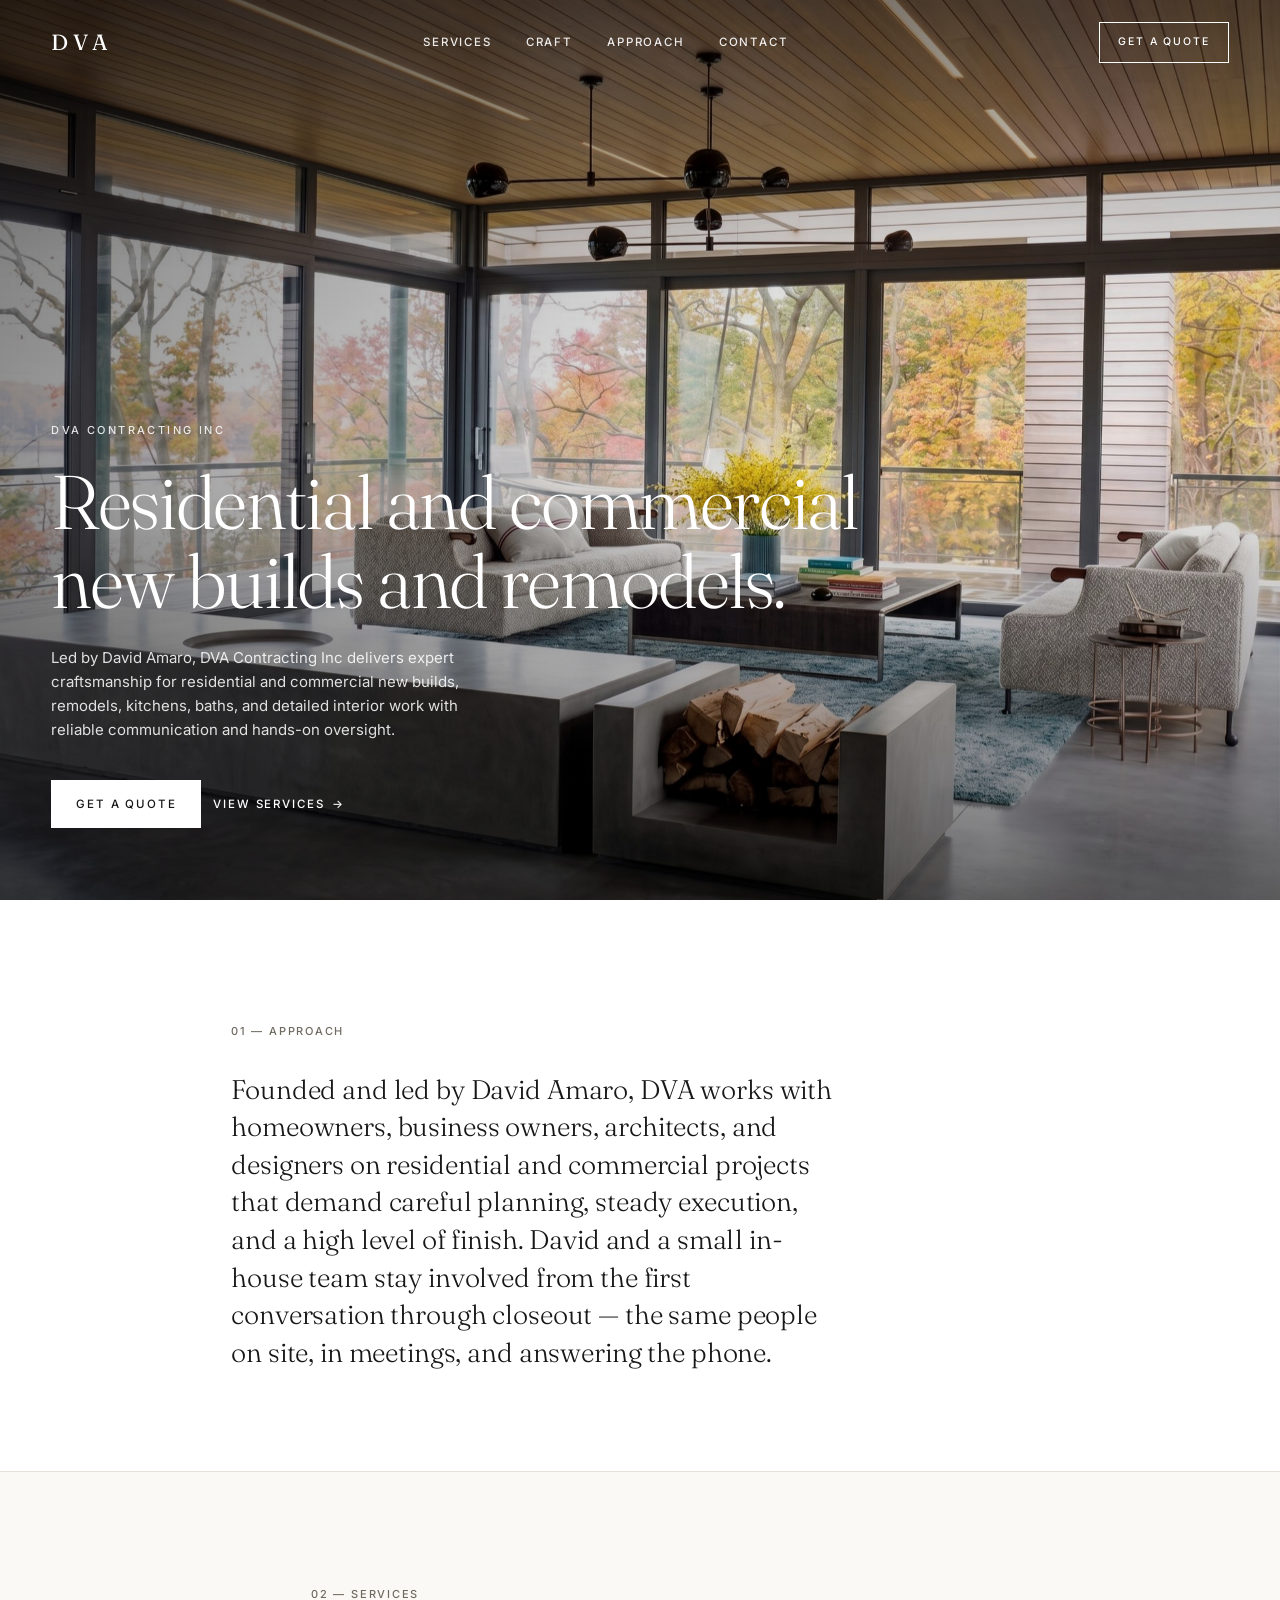
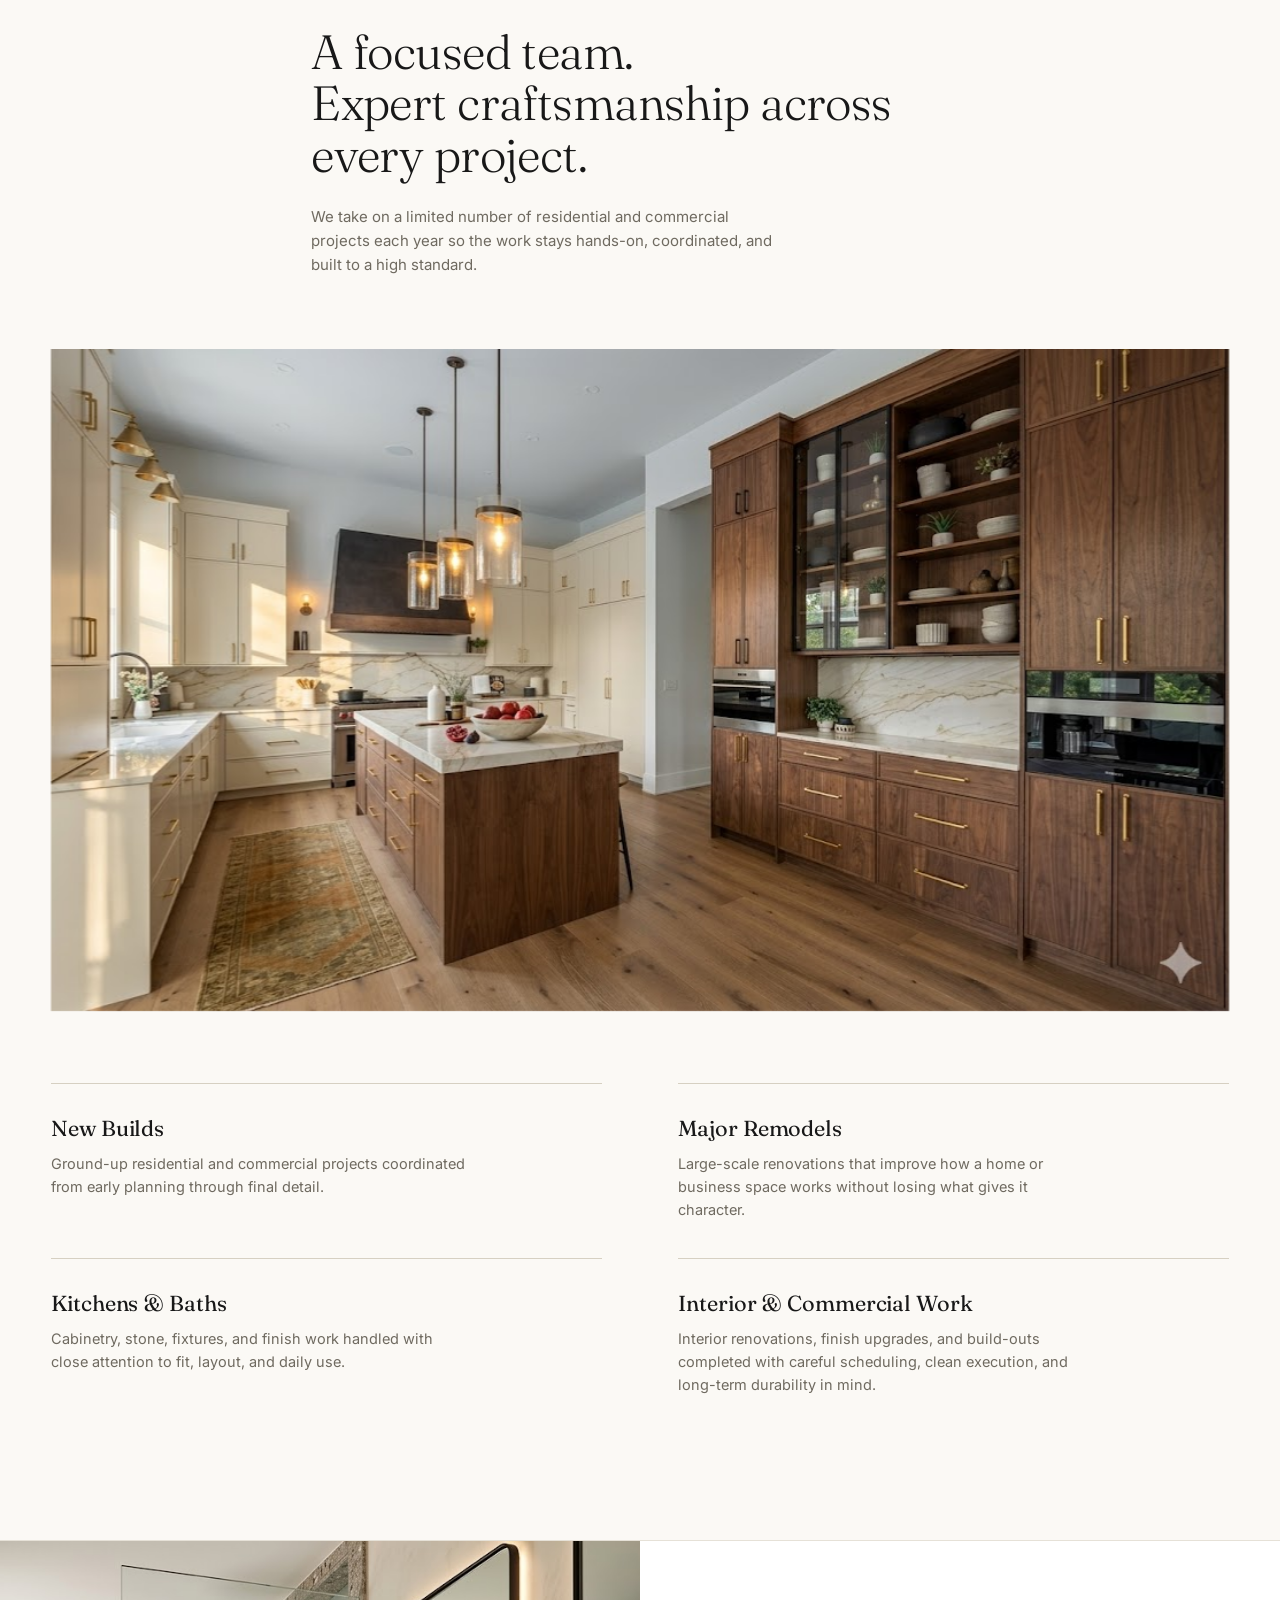
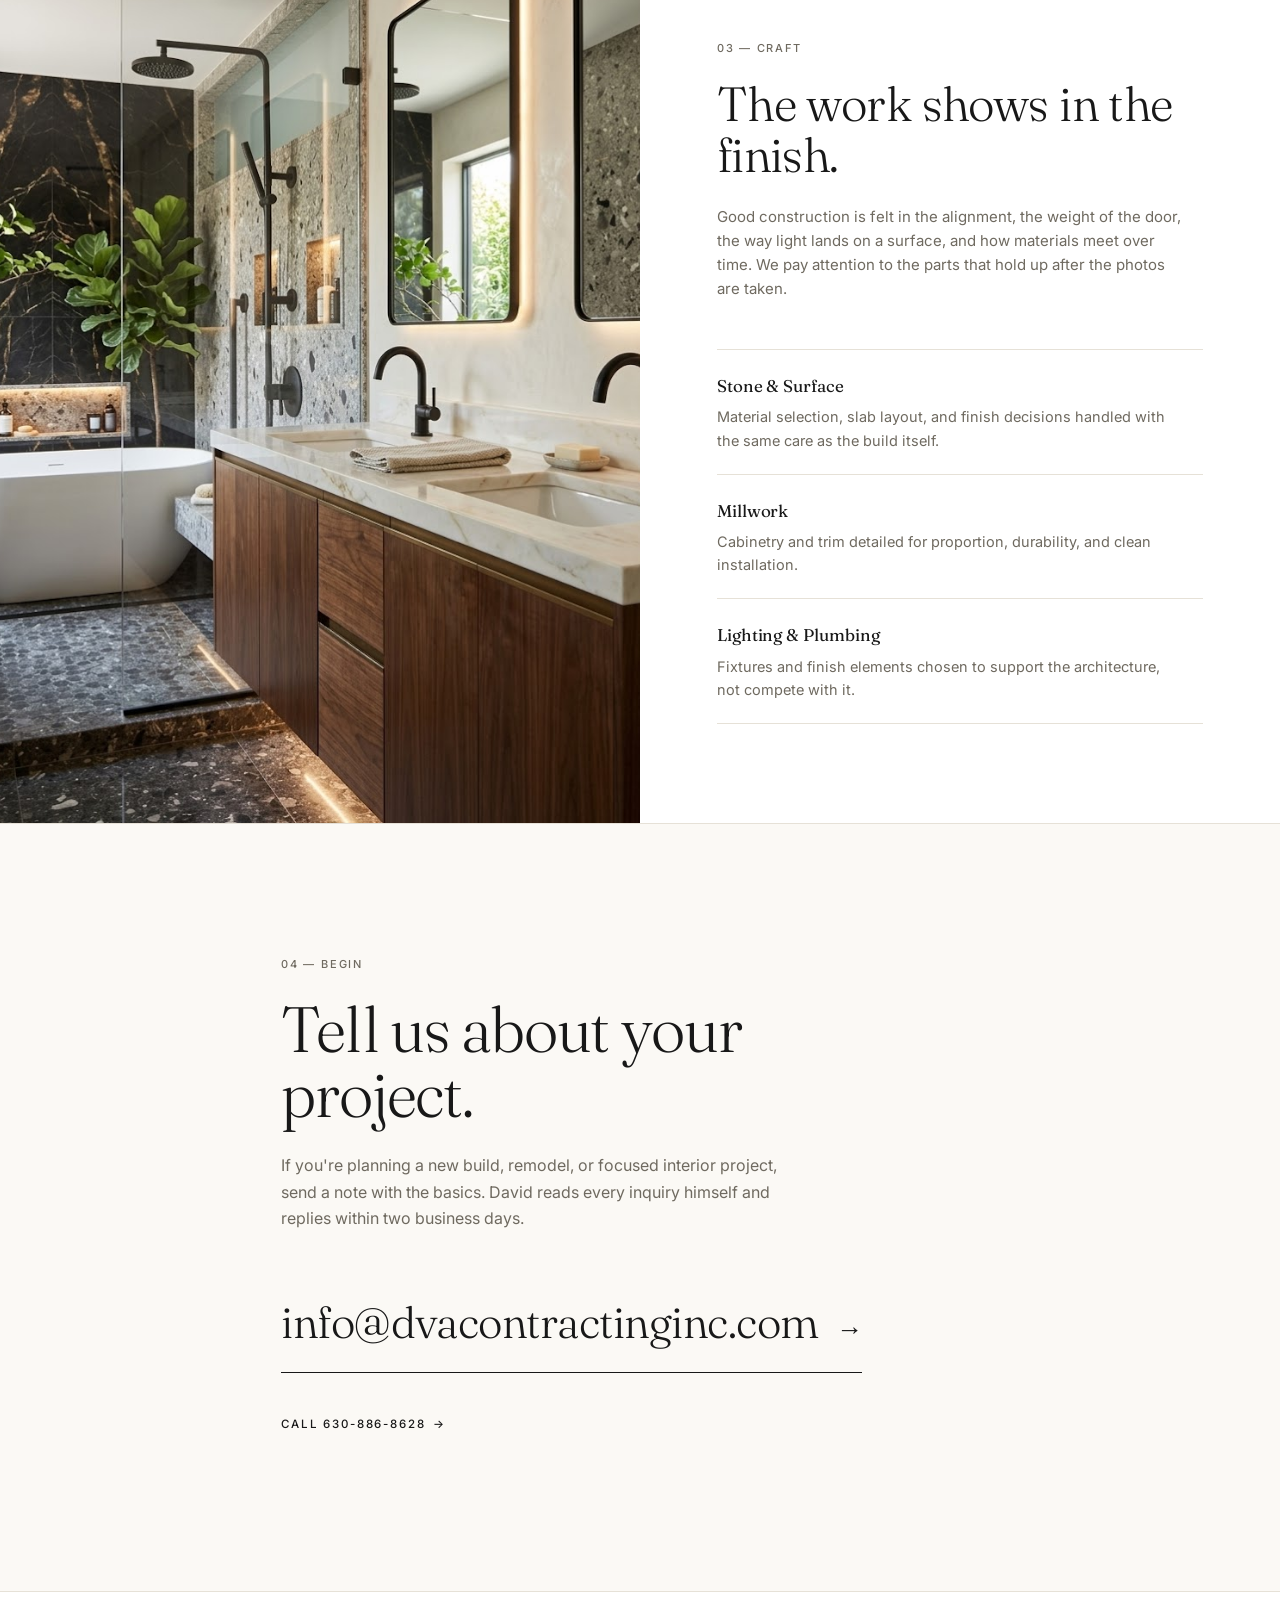
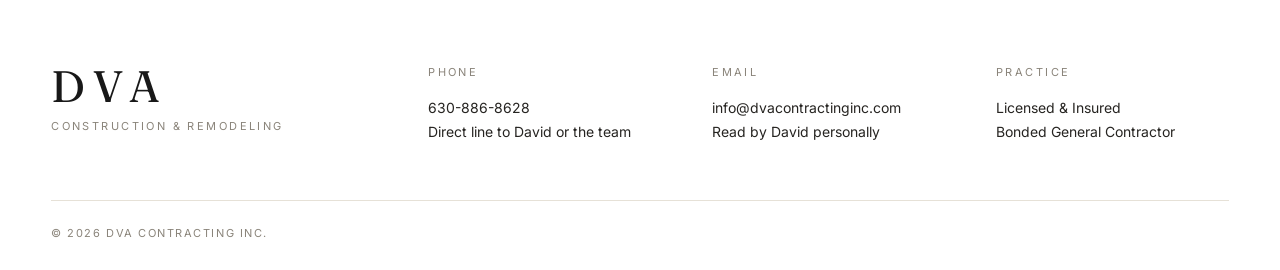
==== index.html @ dce41c26 "Cohesive copy + SEO pass — new builds, residential & commercial Copy - Remove all "custom home" / "c" ====
<!DOCTYPE html>
<html lang="en">
<head>
  <meta charset="UTF-8" />
  <meta name="viewport" content="width=device-width, initial-scale=1.0" />
  <meta name="theme-color" content="#ffffff" />
  <meta name="description" content="DVA Contracting Inc, led by David Amaro, delivers expert craftsmanship for residential and commercial new builds, remodels, kitchens, baths, and interior work with reliable communication and hands-on oversight." />
  <title>DVA Contracting Inc | New Builds, Remodels & Interior Work</title>

  <!-- Canonical + Social -->
  <link rel="canonical" href="https://www.dvacontractinginc.com/" />
  <meta property="og:type" content="website" />
  <meta property="og:title" content="DVA Contracting Inc | New Builds, Remodels & Interior Work" />
  <meta property="og:description" content="DVA Contracting Inc, led by David Amaro, delivers expert craftsmanship for residential and commercial new builds, remodels, kitchens, baths, and interior work with reliable communication and hands-on oversight." />
  <meta property="og:url" content="https://www.dvacontractinginc.com/" />
  <meta property="og:image" content="https://www.dvacontractinginc.com/images/hero.jpeg" />
  <meta name="twitter:card" content="summary_large_image" />
  <meta name="twitter:title" content="DVA Contracting Inc | New Builds, Remodels & Interior Work" />
  <meta name="twitter:description" content="DVA Contracting Inc, led by David Amaro, delivers expert craftsmanship for residential and commercial new builds, remodels, kitchens, baths, and interior work with reliable communication and hands-on oversight." />
  <meta name="twitter:image" content="https://www.dvacontractinginc.com/images/hero.jpeg" />

  <!-- Structured Data (GeneralContractor) -->
  <script type="application/ld+json">
  {
    "@context": "https://schema.org",
    "@type": "GeneralContractor",
    "@id": "https://www.dvacontractinginc.com/#business",
    "name": "DVA Contracting Inc",
    "url": "https://www.dvacontractinginc.com/",
    "telephone": "+1-630-886-8628",
    "email": "info@dvacontractinginc.com",
    "description": "DVA Contracting Inc delivers expert craftsmanship for residential and commercial new builds, remodels, kitchens, baths, and interior work with reliable communication and hands-on oversight.",
    "founder": {
      "@type": "Person",
      "name": "David Amaro"
    }
  }
  </script>

  <link rel="preconnect" href="https://fonts.googleapis.com" />
  <link rel="preconnect" href="https://fonts.gstatic.com" crossorigin />
  <link rel="stylesheet" href="https://fonts.googleapis.com/css2?family=Fraunces:opsz,wght@9..144,300;9..144,400&family=Inter:wght@400;500&display=swap" />

  <link rel="preload" as="image" href="images/hero.jpeg" />
  <link rel="stylesheet" href="styles.css" />
</head>
<body>

  <header class="nav" id="nav">
    <div class="nav__inner">
      <a href="#top" class="nav__brand" aria-label="DVA — Home">DVA</a>

      <nav class="nav__links" aria-label="Primary">
        <a href="#services">Services</a>
        <a href="#craft">Craft</a>
        <a href="#approach">Approach</a>
        <a href="#contact">Contact</a>
      </nav>

      <a href="#contact" class="nav__cta">Get a Quote</a>

      <button class="nav__toggle" id="navToggle" aria-label="Menu" aria-expanded="false">
        <span></span><span></span>
      </button>
    </div>
  </header>

  <main id="top">

    <!-- ─────────── HERO ─────────── -->
    <section class="hero">
      <div class="hero__media">
        <img src="images/hero.jpeg" alt="Modern living room with floor-to-ceiling windows, a warm wood ceiling, fireplace, and refined interior finishes." />
        <div class="hero__scrim" aria-hidden="true"></div>
      </div>

      <div class="hero__content">
        <span class="hero__eyebrow">DVA Contracting Inc</span>
        <h1 class="hero__title">Residential and commercial<br />new builds and remodels.</h1>
        <p class="hero__body">Led by David Amaro, DVA Contracting Inc delivers expert craftsmanship for residential and commercial new builds, remodels, kitchens, baths, and detailed interior work with reliable communication and hands-on oversight.</p>
        <div class="hero__ctas">
          <a href="#contact" class="btn">Get a Quote</a>
          <a href="#services" class="link-arrow link-arrow--light">View Services <span aria-hidden="true">→</span></a>
        </div>
      </div>
    </section>

    <!-- ─────────── APPROACH ─────────── -->
    <section class="studio" id="approach" data-reveal>
      <div class="studio__inner">
        <span class="eyebrow">01 — Approach</span>
        <p class="studio__body">Founded and led by David Amaro, DVA works with homeowners, business owners, architects, and designers on residential and commercial projects that demand careful planning, steady execution, and a high level of finish. David and a small in-house team stay involved from the first conversation through closeout — the same people on site, in meetings, and answering the phone.</p>
      </div>
    </section>

    <!-- ─────────── SERVICES ─────────── -->
    <section class="services" id="services">
      <header class="services__head" data-reveal>
        <span class="eyebrow">02 — Services</span>
        <h2 class="section-title">A focused team.<br />Expert craftsmanship across every project.</h2>
        <p class="lede">We take on a limited number of residential and commercial projects each year so the work stays hands-on, coordinated, and built to a high standard.</p>
      </header>

      <figure class="services__media" data-reveal>
        <img src="images/kitchen.jpeg" alt="Kitchen renovation with white cabinetry, warm wood accents, brass hardware, and stone surfaces." />
      </figure>

      <ul class="services__list" data-reveal>
        <li>
          <h3>New Builds</h3>
          <p>Ground-up residential and commercial projects coordinated from early planning through final detail.</p>
        </li>
        <li>
          <h3>Major Remodels</h3>
          <p>Large-scale renovations that improve how a home or business space works without losing what gives it character.</p>
        </li>
        <li>
          <h3>Kitchens &amp; Baths</h3>
          <p>Cabinetry, stone, fixtures, and finish work handled with close attention to fit, layout, and daily use.</p>
        </li>
        <li>
          <h3>Interior &amp; Commercial Work</h3>
          <p>Interior renovations, finish upgrades, and build-outs completed with careful scheduling, clean execution, and long-term durability in mind.</p>
        </li>
      </ul>
    </section>

    <!-- ─────────── CRAFT ─────────── -->
    <section class="craft" id="craft">
      <figure class="craft__media" data-reveal>
        <img src="images/bathroom.jpeg" alt="Bathroom remodel with a custom vanity, stone surfaces, a freestanding tub, and high-end fixtures." />
      </figure>

      <div class="craft__copy" data-reveal>
        <span class="eyebrow">03 — Craft</span>
        <h2 class="section-title">The work shows in the finish.</h2>
        <p class="lede">Good construction is felt in the alignment, the weight of the door, the way light lands on a surface, and how materials meet over time. We pay attention to the parts that hold up after the photos are taken.</p>

        <dl class="craft__list">
          <div>
            <dt>Stone &amp; Surface</dt>
            <dd>Material selection, slab layout, and finish decisions handled with the same care as the build itself.</dd>
          </div>
          <div>
            <dt>Millwork</dt>
            <dd>Cabinetry and trim detailed for proportion, durability, and clean installation.</dd>
          </div>
          <div>
            <dt>Lighting &amp; Plumbing</dt>
            <dd>Fixtures and finish elements chosen to support the architecture, not compete with it.</dd>
          </div>
        </dl>
      </div>
    </section>

    <!-- ─────────── CTA ─────────── -->
    <section class="cta" id="contact" data-reveal>
      <div class="cta__inner">
        <span class="eyebrow">04 — Begin</span>
        <h2 class="cta__title">Tell us about your project.</h2>
        <p class="cta__body">If you're planning a new build, remodel, or focused interior project, send a note with the basics. David reads every inquiry himself and replies within two business days.</p>

        <a href="mailto:info@dvacontractinginc.com" class="cta__mail">
          <span>info@dvacontractinginc.com</span>
          <span class="cta__arrow" aria-hidden="true">→</span>
        </a>

        <a href="tel:+16308868628" class="link-arrow cta__secondary">Call 630-886-8628 <span aria-hidden="true">→</span></a>
      </div>
    </section>

  </main>

  <!-- ─────────── FOOTER ─────────── -->
  <footer class="footer">
    <div class="footer__inner">
      <div class="footer__cols">
        <div class="footer__brandcol">
          <span class="footer__mark">DVA</span>
          <span class="footer__label-tag">Construction &amp; Remodeling</span>
        </div>
        <div>
          <span class="footer__label">Phone</span>
          <p>
            <a href="tel:+16308868628">630-886-8628</a><br />
            Direct line to David or the team
          </p>
        </div>
        <div>
          <span class="footer__label">Email</span>
          <p>
            <a href="mailto:info@dvacontractinginc.com">info@dvacontractinginc.com</a><br />
            Read by David personally
          </p>
        </div>
        <div>
          <span class="footer__label">Practice</span>
          <p>Licensed &amp; Insured<br />Bonded General Contractor</p>
        </div>
      </div>

      <div class="footer__base">
        <span>© <span id="year"></span> DVA Contracting Inc.</span>
      </div>
    </div>
  </footer>

  <script src="script.js"></script>
</body>
</html>
---- styles.css ----
/* ─────────────────────────────────────────────────────────
   DVA — Construction & Remodeling
   Architectural restraint. Black, white, and warm neutral.
   No theatrical italics. No accent-color emphasis. No card grids.
   ───────────────────────────────────────────────────────── */

:root {
  --c-bg:        #FFFFFF;
  --c-bg-warm:   #FBF9F5;   /* whisper-off-white for section variation */
  --c-ink:       #181818;   /* near-black headlines */
  --c-ink-soft:  #262421;   /* body */
  --c-mute:      #6F6A60;   /* secondary copy */
  --c-mute-2:    #8A847A;   /* labels */
  --c-rule:      #E6E1D7;   /* hairlines (warm) */
  --c-rule-2:    #D6D0C2;

  --ff-display:  "Fraunces", "Times New Roman", serif;
  --ff-body:     "Inter", -apple-system, BlinkMacSystemFont, "Segoe UI", Helvetica, Arial, sans-serif;

  --max:         1320px;
  --gutter:      clamp(24px, 4vw, 64px);

  --ease:        cubic-bezier(.2, .7, .2, 1);
  --ease-out:    cubic-bezier(.16, 1, .3, 1);
}

/* ───── Reset / Base ───── */
*, *::before, *::after { box-sizing: border-box; }
html { scroll-behavior: smooth; -webkit-text-size-adjust: 100%; }
body {
  margin: 0;
  background: var(--c-bg);
  color: var(--c-ink-soft);
  font-family: var(--ff-body);
  font-weight: 400;
  font-size: 16px;
  line-height: 1.6;
  -webkit-font-smoothing: antialiased;
  -moz-osx-font-smoothing: grayscale;
  text-rendering: optimizeLegibility;
  overflow-x: hidden;
}
img { max-width: 100%; display: block; }
a { color: inherit; text-decoration: none; }
button { font: inherit; cursor: pointer; }
h1, h2, h3, p, ul, ol, dl, dd, figure { margin: 0; }
ul, ol { padding: 0; list-style: none; }

::selection { background: var(--c-ink); color: var(--c-bg); }

/* ───── Section eyebrow + titles ───── */
.eyebrow {
  display: inline-block;
  font-family: var(--ff-body);
  font-size: 11px;
  font-weight: 500;
  letter-spacing: 0.16em;
  text-transform: uppercase;
  color: var(--c-mute);
}

.section-title {
  font-family: var(--ff-display);
  font-weight: 300;
  font-size: clamp(30px, 4vw, 48px);
  line-height: 1.08;
  letter-spacing: -0.012em;
  color: var(--c-ink);
  margin-top: 20px;
}

.lede {
  margin-top: 24px;
  font-size: clamp(15px, 1.1vw, 17px);
  line-height: 1.6;
  color: var(--c-mute);
  max-width: 52ch;
}

/* ───── Button + arrow link ───── */
.btn {
  display: inline-flex;
  align-items: center;
  gap: 10px;
  padding: 14px 24px;
  font-size: 11.5px;
  font-weight: 500;
  letter-spacing: 0.16em;
  text-transform: uppercase;
  border-radius: 0;
  border: 1px solid #fff;
  background: #fff;
  color: var(--c-ink);
  transition: background .3s var(--ease), color .3s var(--ease), border-color .3s var(--ease);
}
.btn:hover {
  background: transparent;
  color: #fff;
  border-color: #fff;
}

.link-arrow {
  display: inline-flex;
  align-items: center;
  gap: 8px;
  font-size: 11.5px;
  font-weight: 500;
  letter-spacing: 0.16em;
  text-transform: uppercase;
  padding: 14px 4px;
  position: relative;
  color: var(--c-ink);
}
.link-arrow::after {
  content: "";
  position: absolute;
  left: 4px; right: 4px; bottom: 8px;
  height: 1px;
  background: currentColor;
  transform: scaleX(0);
  transform-origin: left center;
  transition: transform .4s var(--ease);
}
.link-arrow:hover::after { transform: scaleX(1); }
.link-arrow span { transition: transform .35s var(--ease); display: inline-block; }
.link-arrow:hover span { transform: translateX(3px); }
.link-arrow--light { color: #fff; }

/* ─────────────────────────────────────────────────────────
   NAV
   ───────────────────────────────────────────────────────── */
.nav {
  position: fixed;
  inset: 0 0 auto 0;
  z-index: 50;
  padding: 22px 0;
  color: #fff;
  transition: background .35s var(--ease), color .35s var(--ease),
              padding .35s var(--ease), border-color .35s var(--ease);
  border-bottom: 1px solid transparent;
}
.nav.is-scrolled {
  background: rgba(255,255,255,0.95);
  color: var(--c-ink);
  backdrop-filter: saturate(160%) blur(14px);
  -webkit-backdrop-filter: saturate(160%) blur(14px);
  padding: 14px 0;
  border-bottom-color: var(--c-rule);
}

.nav__inner {
  max-width: var(--max);
  margin: 0 auto;
  padding: 0 var(--gutter);
  display: grid;
  grid-template-columns: auto 1fr auto;
  align-items: center;
  gap: 32px;
}

.nav__brand {
  font-family: var(--ff-display);
  font-weight: 400;
  font-size: 22px;
  letter-spacing: 0.22em;
  line-height: 1;
}

.nav__links {
  justify-self: center;
  display: flex;
  gap: 34px;
}
.nav__links a {
  font-size: 11.5px;
  letter-spacing: 0.16em;
  text-transform: uppercase;
  font-weight: 500;
  position: relative;
  padding: 6px 0;
  opacity: 0.9;
  transition: opacity .25s var(--ease);
}
.nav__links a::after {
  content: "";
  position: absolute;
  left: 0; right: 0; bottom: 0;
  height: 1px;
  background: currentColor;
  transform: scaleX(0);
  transform-origin: left center;
  transition: transform .35s var(--ease);
}
.nav__links a:hover { opacity: 1; }
.nav__links a:hover::after { transform: scaleX(1); }

.nav__cta {
  display: inline-flex;
  align-items: center;
  padding: 11px 18px;
  font-size: 10.5px;
  font-weight: 500;
  letter-spacing: 0.18em;
  text-transform: uppercase;
  border: 1px solid currentColor;
  border-radius: 0;
  transition: background .25s var(--ease), color .25s var(--ease);
}
.nav__cta:hover { background: currentColor; }
.nav.is-scrolled .nav__cta:hover { color: #fff; }
.nav:not(.is-scrolled) .nav__cta:hover { color: var(--c-ink); }

.nav__toggle {
  display: none;
  background: transparent;
  border: 0;
  width: 28px;
  height: 22px;
  position: relative;
  padding: 0;
}
.nav__toggle span {
  position: absolute;
  left: 0; right: 0;
  height: 1px;
  background: currentColor;
  transition: transform .35s var(--ease), top .35s var(--ease);
}
.nav__toggle span:nth-child(1) { top: 7px; }
.nav__toggle span:nth-child(2) { top: 15px; }
.nav.is-open .nav__toggle span:nth-child(1) { top: 11px; transform: rotate(45deg); }
.nav.is-open .nav__toggle span:nth-child(2) { top: 11px; transform: rotate(-45deg); }

/* ─────────────────────────────────────────────────────────
   HERO
   ───────────────────────────────────────────────────────── */
.hero {
  position: relative;
  min-height: 100svh;
  display: flex;
  align-items: flex-end;
  color: #fff;
  isolation: isolate;
  overflow: hidden;
}
.hero__media { position: absolute; inset: 0; z-index: -1; }
.hero__media img {
  width: 100%;
  height: 100%;
  object-fit: cover;
  object-position: center 55%;
  transform: scale(1.03);
  animation: heroIn 1.6s var(--ease-out) .15s forwards;
  will-change: transform;
}
@keyframes heroIn { to { transform: scale(1); } }

.hero__scrim {
  position: absolute;
  inset: 0;
  background:
    linear-gradient(180deg, rgba(0,0,0,0.50) 0%, rgba(0,0,0,0.10) 30%, rgba(0,0,0,0.0) 50%, rgba(0,0,0,0.55) 100%),
    linear-gradient(90deg, rgba(0,0,0,0.42) 0%, rgba(0,0,0,0.08) 50%, rgba(0,0,0,0) 75%);
}

.hero__content {
  max-width: var(--max);
  width: 100%;
  margin: 0 auto;
  padding: 0 var(--gutter) clamp(64px, 8vh, 104px);
  position: relative;
  z-index: 1;
}

.hero__eyebrow {
  display: inline-block;
  font-size: 11px;
  font-weight: 500;
  letter-spacing: 0.22em;
  text-transform: uppercase;
  color: rgba(255,255,255,0.85);
  animation: fadeUp 1s var(--ease-out) .3s both;
}

.hero__title {
  font-family: var(--ff-display);
  font-weight: 300;
  font-size: clamp(40px, 6vw, 76px);
  line-height: 1.04;
  letter-spacing: -0.018em;
  margin-top: 20px;
  max-width: 28ch;
  animation: fadeUp 1.1s var(--ease-out) .45s both;
}

.hero__body {
  margin-top: 26px;
  max-width: 46ch;
  font-size: clamp(15px, 1.05vw, 17px);
  line-height: 1.6;
  color: rgba(255,255,255,0.86);
  animation: fadeUp 1.1s var(--ease-out) .65s both;
}

.hero__ctas {
  margin-top: 38px;
  display: flex;
  align-items: center;
  gap: 8px;
  flex-wrap: wrap;
  animation: fadeUp 1.1s var(--ease-out) .85s both;
}

/* ─────────────────────────────────────────────────────────
   STUDIO (intro)
   ───────────────────────────────────────────────────────── */
.studio {
  padding: clamp(96px, 13vh, 160px) 0 clamp(80px, 11vh, 132px);
  background: var(--c-bg);
}
.studio__inner {
  max-width: 920px;
  margin: 0 auto;
  padding: 0 var(--gutter);
}
.studio__body {
  font-family: var(--ff-display);
  font-weight: 300;
  font-size: clamp(20px, 2.1vw, 28px);
  line-height: 1.4;
  letter-spacing: -0.005em;
  color: var(--c-ink);
  margin-top: 28px;
  max-width: 36ch;
}

/* ─────────────────────────────────────────────────────────
   SERVICES
   ───────────────────────────────────────────────────────── */
.services {
  padding: clamp(96px, 12vh, 144px) 0 clamp(96px, 12vh, 144px);
  background: var(--c-bg-warm);
  border-top: 1px solid var(--c-rule);
  border-bottom: 1px solid var(--c-rule);
}

.services__head {
  max-width: var(--max);
  margin: 0 auto clamp(56px, 8vh, 88px);
  padding: 0 var(--gutter);
  max-width: 760px;
}

.services__media {
  max-width: var(--max);
  margin: 0 auto clamp(56px, 8vh, 88px);
  padding: 0 var(--gutter);
}
.services__media img {
  width: 100%;
  aspect-ratio: 16 / 9;
  object-fit: cover;
}

.services__list {
  max-width: var(--max);
  margin: 0 auto;
  padding: 0 var(--gutter);
  display: grid;
  grid-template-columns: 1fr 1fr;
  column-gap: clamp(40px, 6vw, 80px);
  row-gap: 0;
}
.services__list li {
  padding: 32px 0 36px;
  border-top: 1px solid var(--c-rule-2);
}
.services__list h3 {
  font-family: var(--ff-display);
  font-weight: 400;
  font-size: clamp(20px, 1.7vw, 24px);
  line-height: 1.2;
  letter-spacing: -0.005em;
  color: var(--c-ink);
  margin: 0 0 10px;
}
.services__list p {
  color: var(--c-mute);
  font-size: 14.5px;
  line-height: 1.6;
  max-width: 46ch;
}

/* ─────────────────────────────────────────────────────────
   CRAFT — asymmetric split, image flush to edge
   ───────────────────────────────────────────────────────── */
.craft {
  background: var(--c-bg);
  display: grid;
  grid-template-columns: 1fr 1fr;
  align-items: stretch;
  min-height: 80vh;
}

.craft__media {
  position: relative;
  overflow: hidden;
}
.craft__media img {
  width: 100%;
  height: 100%;
  object-fit: cover;
  display: block;
}

.craft__copy {
  padding: clamp(72px, 11vh, 132px) clamp(40px, 6vw, 96px);
  display: flex;
  flex-direction: column;
  justify-content: center;
  max-width: 640px;
}

.craft__list {
  margin-top: 48px;
  display: grid;
  gap: 0;
}
.craft__list > div {
  padding: 22px 0;
  border-top: 1px solid var(--c-rule);
}
.craft__list > div:last-child {
  border-bottom: 1px solid var(--c-rule);
}
.craft__list dt {
  font-family: var(--ff-display);
  font-weight: 400;
  font-size: 17px;
  color: var(--c-ink);
  letter-spacing: -0.003em;
  margin-bottom: 6px;
}
.craft__list dd {
  color: var(--c-mute);
  font-size: 14.5px;
  line-height: 1.6;
  max-width: 50ch;
}

/* ─────────────────────────────────────────────────────────
   CTA — typographic close
   ───────────────────────────────────────────────────────── */
.cta {
  padding: clamp(96px, 14vh, 160px) 0 clamp(120px, 16vh, 180px);
  background: var(--c-bg-warm);
  border-top: 1px solid var(--c-rule);
}
.cta__inner {
  max-width: 820px;
  margin: 0 auto;
  padding: 0 var(--gutter);
}
.cta__title {
  font-family: var(--ff-display);
  font-weight: 300;
  font-size: clamp(36px, 5.2vw, 64px);
  line-height: 1.02;
  letter-spacing: -0.018em;
  color: var(--c-ink);
  margin-top: 20px;
  max-width: 14ch;
}
.cta__body {
  margin-top: 26px;
  color: var(--c-mute);
  max-width: 52ch;
  font-size: 16px;
  line-height: 1.65;
}

.cta__mail {
  display: inline-flex;
  align-items: baseline;
  gap: 18px;
  margin-top: 56px;
  font-family: var(--ff-display);
  font-weight: 300;
  font-size: clamp(28px, 3.6vw, 44px);
  letter-spacing: -0.012em;
  color: var(--c-ink);
  padding-bottom: 14px;
  border-bottom: 1px solid var(--c-ink);
  transition: color .25s var(--ease), border-color .25s var(--ease);
}
.cta__arrow {
  display: inline-block;
  transition: transform .35s var(--ease);
  font-size: 0.6em;
}
.cta__mail:hover .cta__arrow { transform: translateX(8px); }
.cta__mail:hover { color: var(--c-mute); border-color: var(--c-mute); }

.cta__secondary {
  display: inline-flex;
  margin-top: 28px;
  padding-left: 0;
}

/* ─────────────────────────────────────────────────────────
   FOOTER
   ───────────────────────────────────────────────────────── */
.footer {
  background: var(--c-bg);
  color: var(--c-ink-soft);
  border-top: 1px solid var(--c-rule);
}
.footer__inner {
  max-width: var(--max);
  margin: 0 auto;
  padding: 72px var(--gutter) 28px;
}

.footer__cols {
  display: grid;
  grid-template-columns: 1.4fr 1fr 1fr 1fr;
  gap: clamp(28px, 4vw, 64px);
  padding-bottom: 56px;
  border-bottom: 1px solid var(--c-rule);
}

.footer__brandcol {
  display: flex;
  flex-direction: column;
  gap: 10px;
}
.footer__mark {
  font-family: var(--ff-display);
  font-weight: 400;
  font-size: 44px;
  letter-spacing: 0.18em;
  line-height: 1;
  color: var(--c-ink);
}
.footer__label-tag {
  font-size: 11px;
  letter-spacing: 0.22em;
  text-transform: uppercase;
  color: var(--c-mute-2);
}

.footer__label {
  display: block;
  font-size: 11px;
  letter-spacing: 0.22em;
  text-transform: uppercase;
  color: var(--c-mute-2);
  margin-bottom: 14px;
}
.footer__cols p {
  font-size: 14px;
  line-height: 1.7;
  color: var(--c-ink-soft);
}
.footer__cols a {
  position: relative;
  transition: color .25s var(--ease);
}
.footer__cols a:hover { color: var(--c-ink); }

.footer__base {
  padding-top: 24px;
  display: flex;
  justify-content: flex-start;
  font-size: 11px;
  letter-spacing: 0.14em;
  text-transform: uppercase;
  color: var(--c-mute-2);
}

/* ─────────────────────────────────────────────────────────
   REVEAL (JS-gated so the page stays visible without JS)
   ───────────────────────────────────────────────────────── */
.js [data-reveal] {
  opacity: 0;
  transform: translateY(22px);
  transition: opacity .9s var(--ease-out), transform .9s var(--ease-out);
  will-change: opacity, transform;
}
.js [data-reveal].is-in {
  opacity: 1;
  transform: none;
}

@keyframes fadeUp {
  from { opacity: 0; transform: translateY(16px); }
  to   { opacity: 1; transform: none; }
}

/* ─────────────────────────────────────────────────────────
   RESPONSIVE
   ───────────────────────────────────────────────────────── */
@media (max-width: 960px) {
  .nav__links { display: none; }
  .nav__cta { display: none; }
  .nav__toggle { display: block; justify-self: end; }
  .nav__inner { grid-template-columns: auto 1fr; }

  .nav.is-open {
    background: rgba(255,255,255,0.98);
    color: var(--c-ink);
    backdrop-filter: blur(14px);
    -webkit-backdrop-filter: blur(14px);
  }
  .nav.is-open .nav__links {
    display: flex;
    position: absolute;
    top: 100%;
    left: 0; right: 0;
    flex-direction: column;
    gap: 0;
    padding: 16px var(--gutter) 28px;
    background: rgba(255,255,255,0.98);
    border-top: 1px solid var(--c-rule);
  }
  .nav.is-open .nav__links a {
    padding: 14px 0;
    border-bottom: 1px solid var(--c-rule);
    font-size: 13px;
  }

  .services__list { grid-template-columns: 1fr; column-gap: 0; }

  .craft {
    grid-template-columns: 1fr;
    min-height: 0;
  }
  .craft__media { order: -1; }
  .craft__media img { aspect-ratio: 4 / 5; height: auto; }
  .craft__copy { padding: clamp(64px, 9vh, 96px) var(--gutter); max-width: none; }

  .footer__cols {
    grid-template-columns: 1fr 1fr;
    row-gap: 40px;
  }
  .footer__brandcol { grid-column: 1 / -1; }
}

@media (max-width: 520px) {
  .hero__title { max-width: none; }
  .hero__ctas { gap: 4px; }
  .btn { padding: 13px 22px; }
  .footer__cols { grid-template-columns: 1fr; }
  .footer__mark { font-size: 36px; }
}

/* ───── Reduced Motion ───── */
@media (prefers-reduced-motion: reduce) {
  * { animation-duration: 0.001ms !important; animation-iteration-count: 1 !important; transition-duration: 0.001ms !important; scroll-behavior: auto !important; }
  .js [data-reveal] { opacity: 1; transform: none; }
}
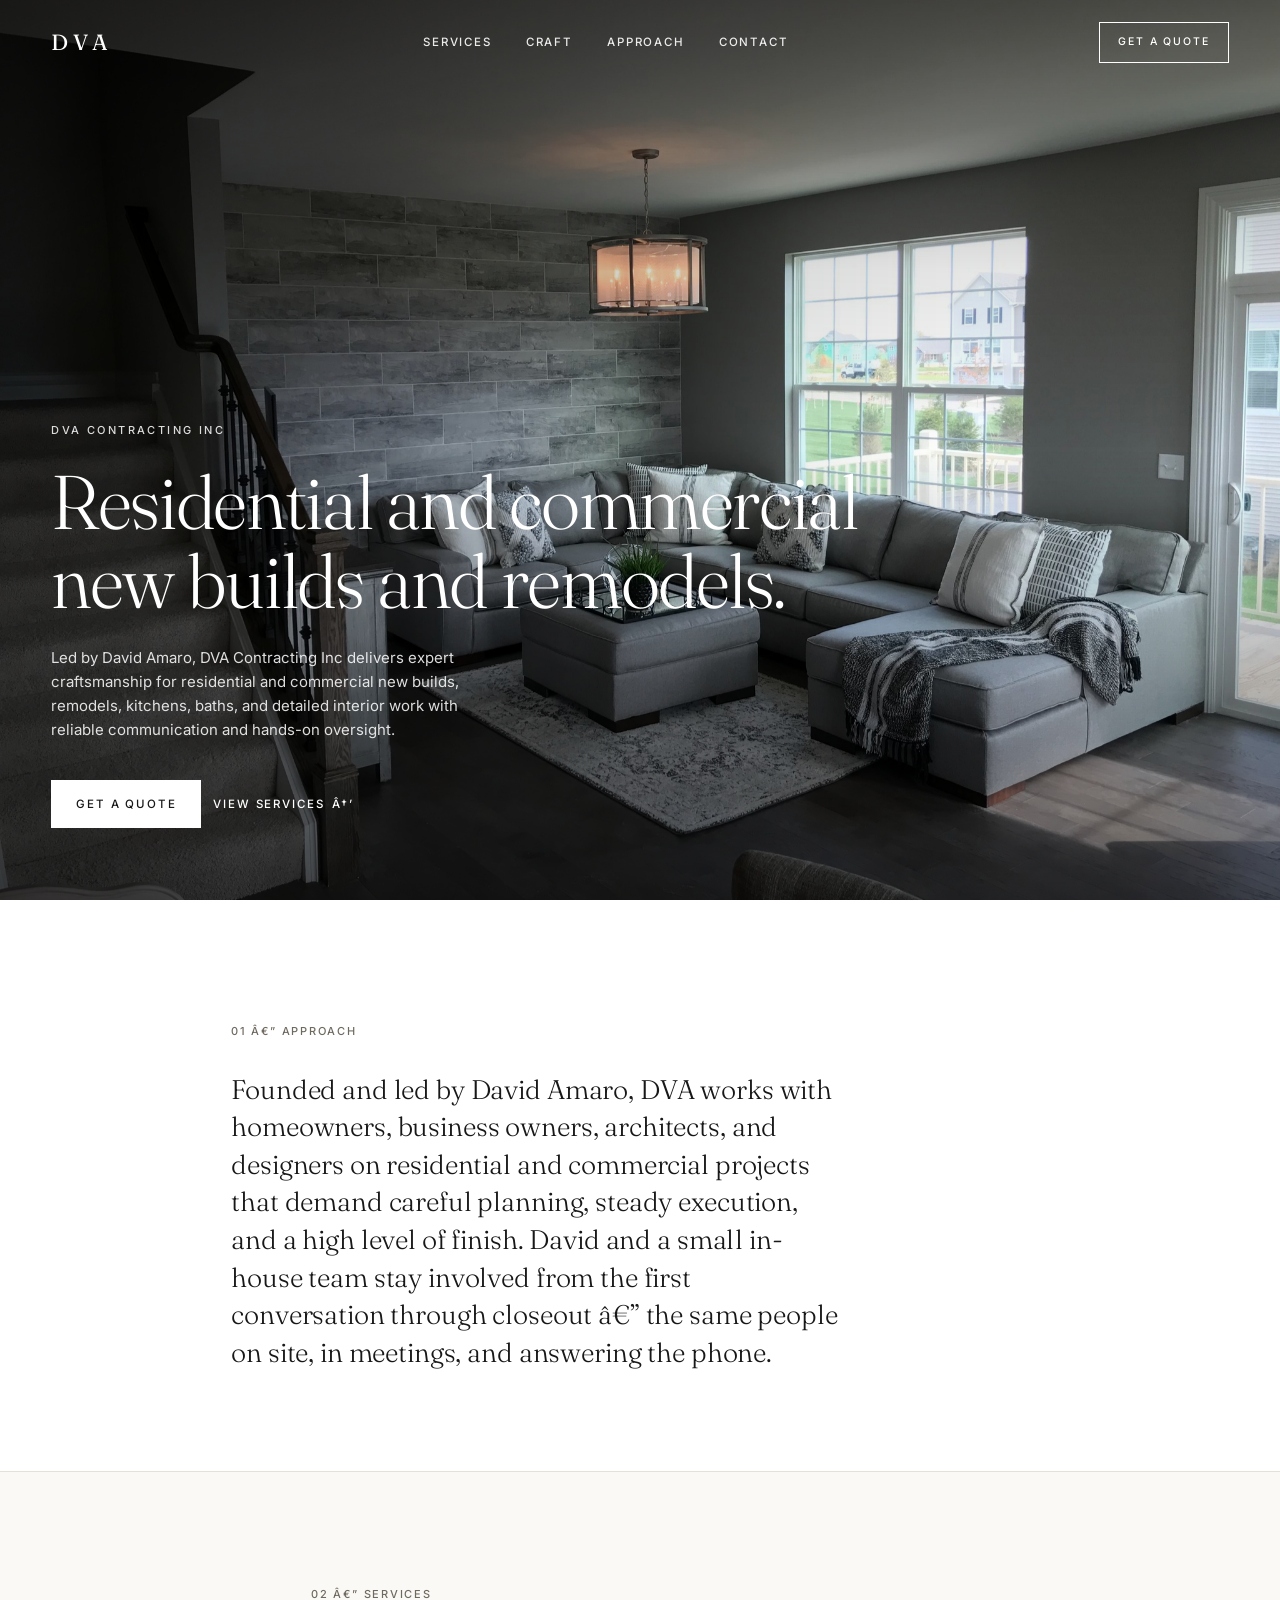
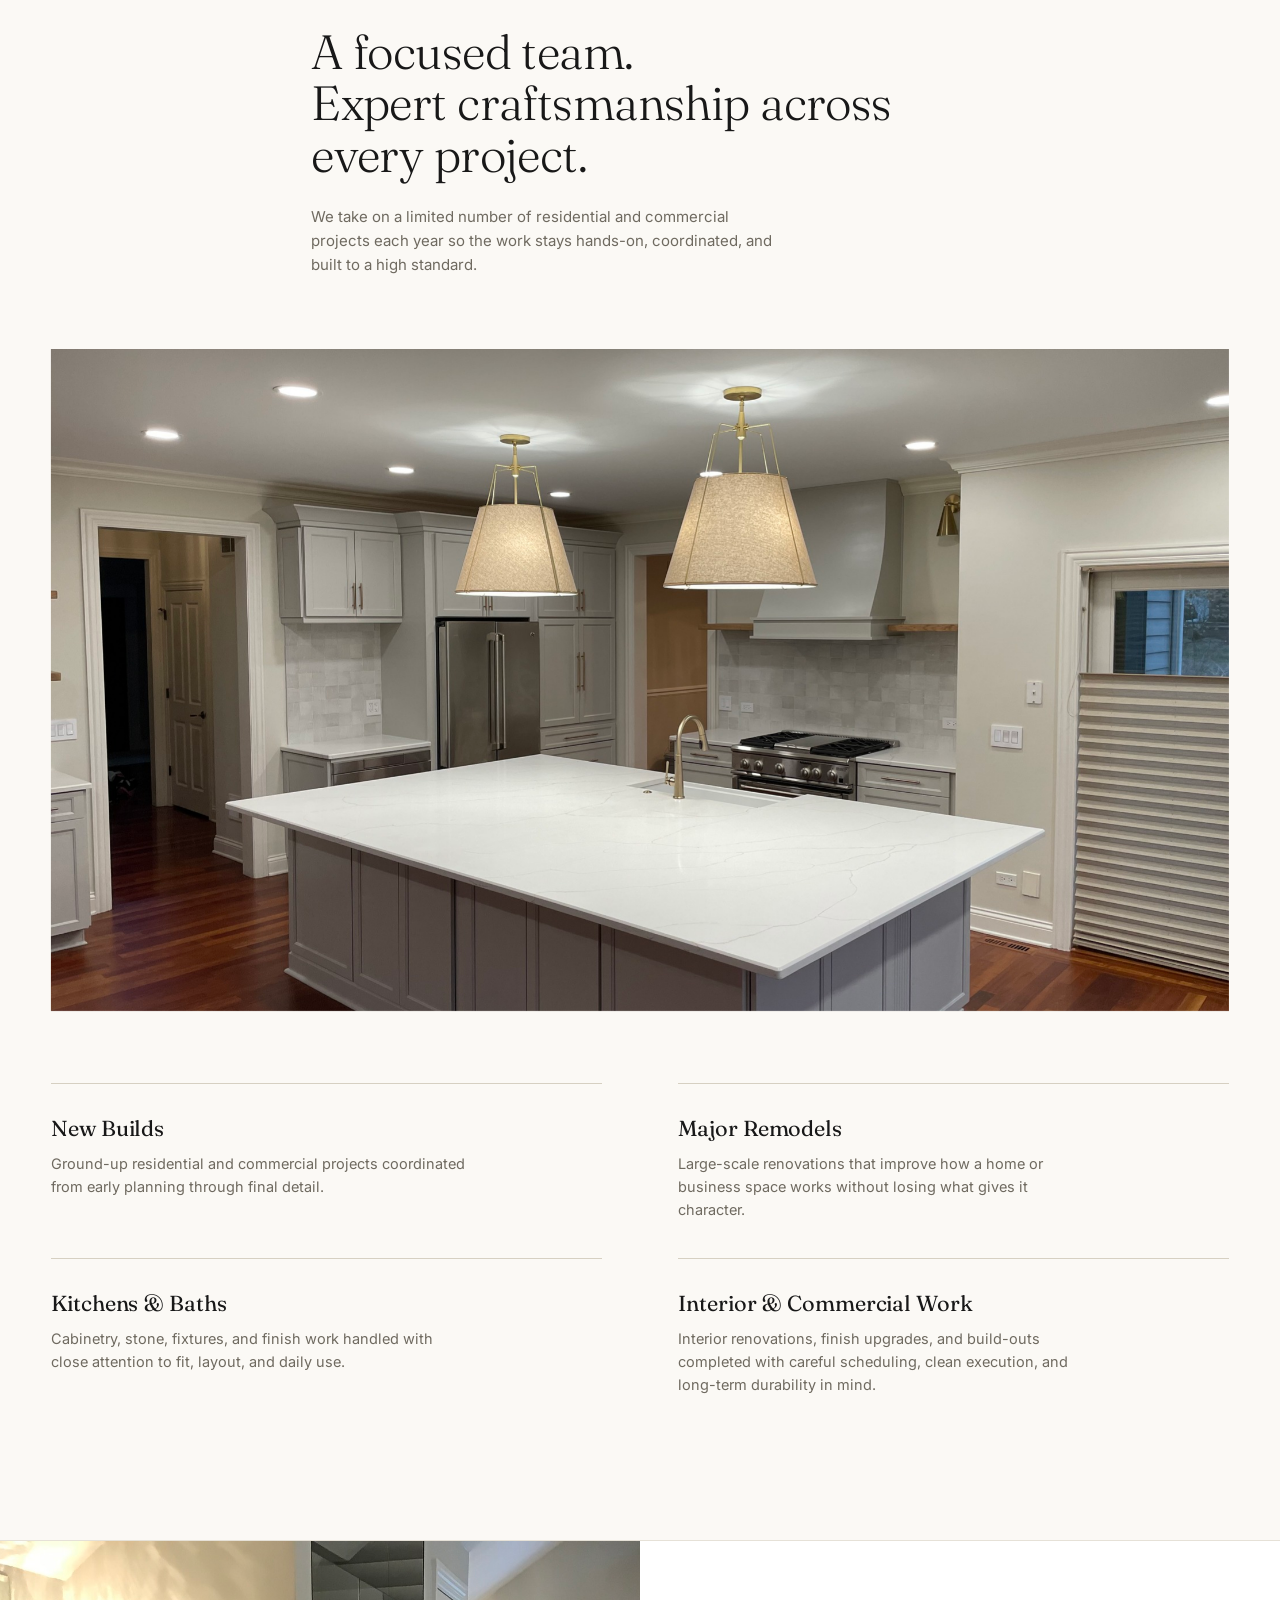
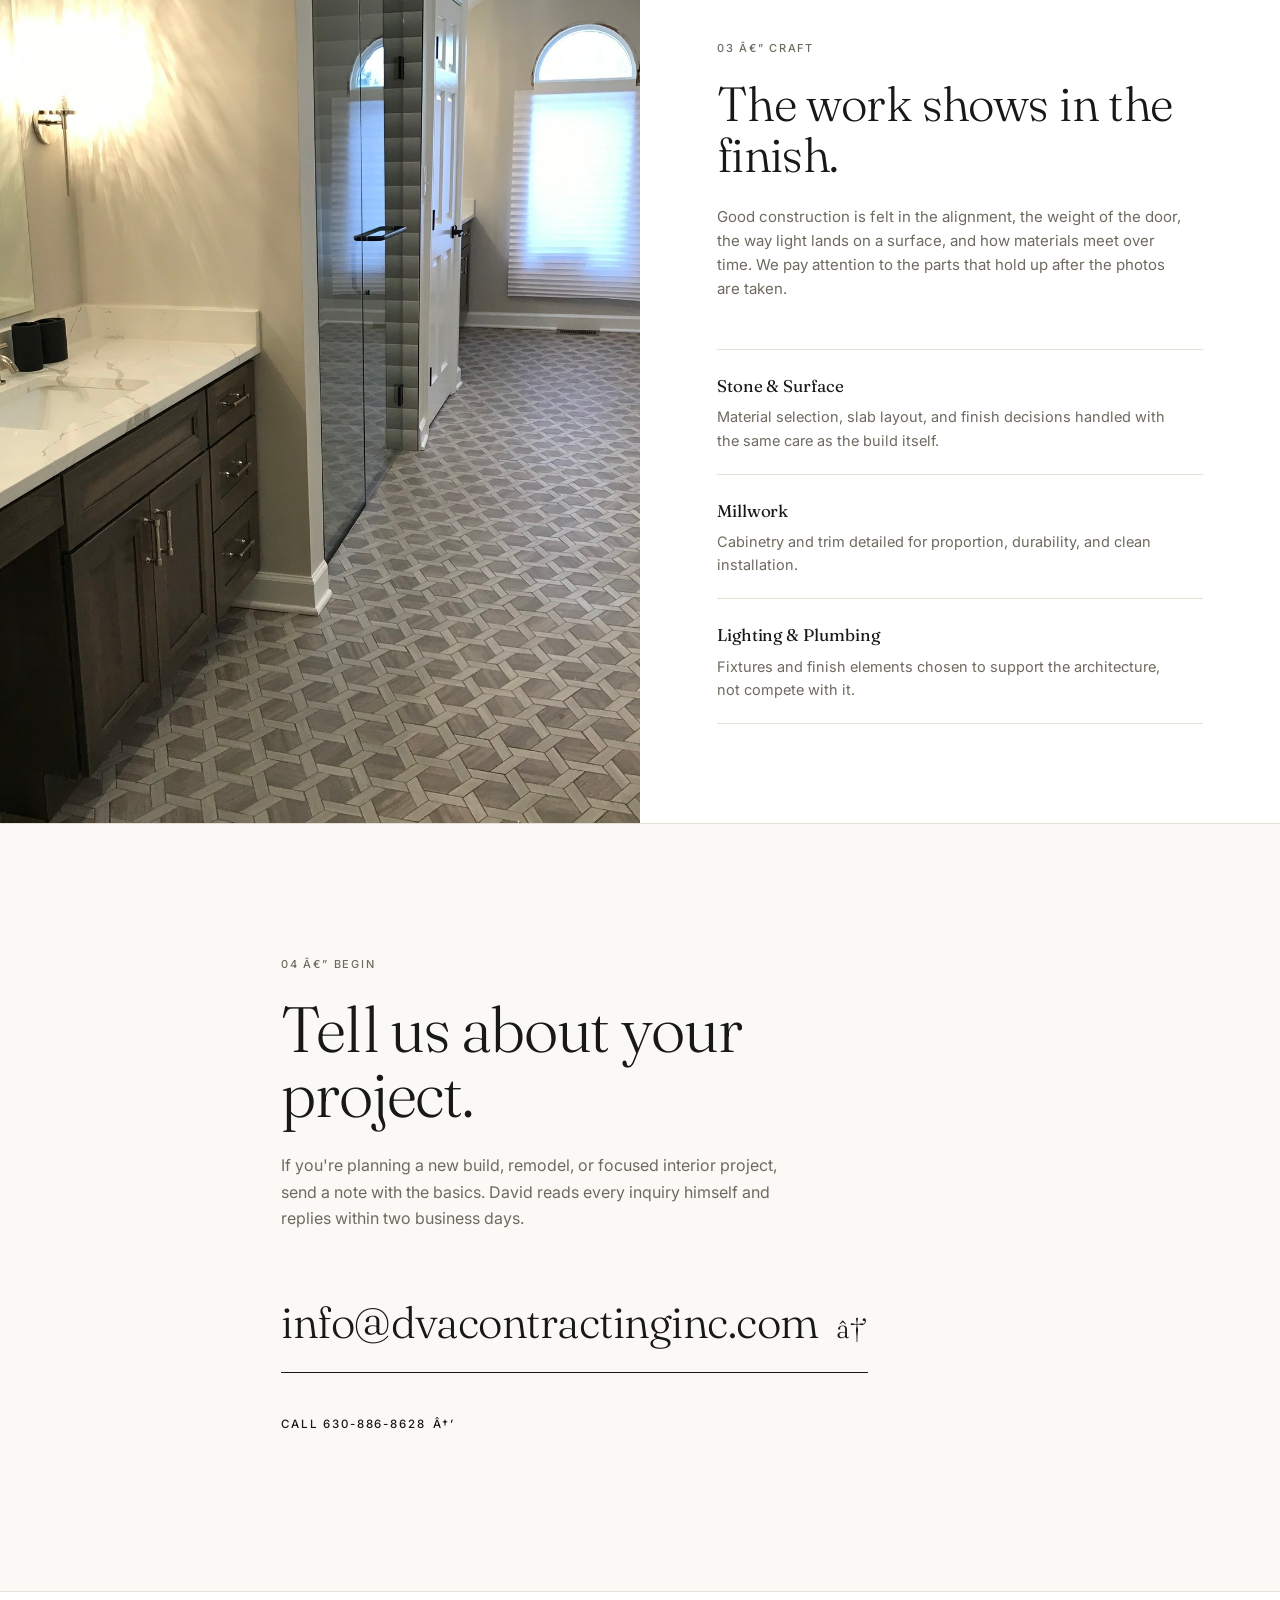
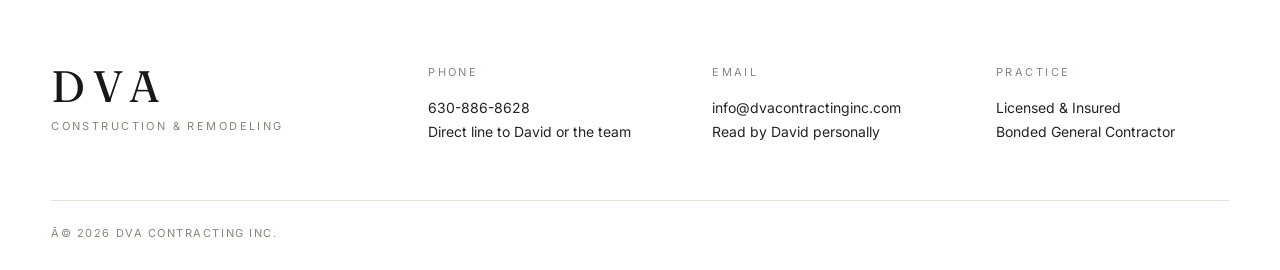
==== commit 16252edb: "Add services mega menu — commercial and residential columns with thumbnails" ====
--- a/index.html
+++ b/index.html
@@ -1,4 +1,4 @@
-<!DOCTYPE html>
+﻿<!DOCTYPE html>
 <html lang="en">
 <head>
   <meta charset="UTF-8" />
@@ -48,7 +48,7 @@
 
   <header class="nav" id="nav">
     <div class="nav__inner">
-      <a href="#top" class="nav__brand" aria-label="DVA — Home">DVA</a>
+      <a href="#top" class="nav__brand" aria-label="DVA â€” Home">DVA</a>
 
       <nav class="nav__links" aria-label="Primary">
         <a href="#services">Services</a>
@@ -67,7 +67,7 @@
 
   <main id="top">
 
-    <!-- ─────────── HERO ─────────── -->
+    <!-- â”€â”€â”€â”€â”€â”€â”€â”€â”€â”€â”€ HERO â”€â”€â”€â”€â”€â”€â”€â”€â”€â”€â”€ -->
     <section class="hero">
       <div class="hero__media">
         <img src="images/hero.jpeg" alt="Modern living room with floor-to-ceiling windows, a warm wood ceiling, fireplace, and refined interior finishes." />
@@ -80,23 +80,23 @@
         <p class="hero__body">Led by David Amaro, DVA Contracting Inc delivers expert craftsmanship for residential and commercial new builds, remodels, kitchens, baths, and detailed interior work with reliable communication and hands-on oversight.</p>
         <div class="hero__ctas">
           <a href="#contact" class="btn">Get a Quote</a>
-          <a href="#services" class="link-arrow link-arrow--light">View Services <span aria-hidden="true">→</span></a>
-        </div>
-      </div>
-    </section>
-
-    <!-- ─────────── APPROACH ─────────── -->
+          <a href="#services" class="link-arrow link-arrow--light">View Services <span aria-hidden="true">â†’</span></a>
+        </div>
+      </div>
+    </section>
+
+    <!-- â”€â”€â”€â”€â”€â”€â”€â”€â”€â”€â”€ APPROACH â”€â”€â”€â”€â”€â”€â”€â”€â”€â”€â”€ -->
     <section class="studio" id="approach" data-reveal>
       <div class="studio__inner">
-        <span class="eyebrow">01 — Approach</span>
-        <p class="studio__body">Founded and led by David Amaro, DVA works with homeowners, business owners, architects, and designers on residential and commercial projects that demand careful planning, steady execution, and a high level of finish. David and a small in-house team stay involved from the first conversation through closeout — the same people on site, in meetings, and answering the phone.</p>
-      </div>
-    </section>
-
-    <!-- ─────────── SERVICES ─────────── -->
+        <span class="eyebrow">01 â€” Approach</span>
+        <p class="studio__body">Founded and led by David Amaro, DVA works with homeowners, business owners, architects, and designers on residential and commercial projects that demand careful planning, steady execution, and a high level of finish. David and a small in-house team stay involved from the first conversation through closeout â€” the same people on site, in meetings, and answering the phone.</p>
+      </div>
+    </section>
+
+    <!-- â”€â”€â”€â”€â”€â”€â”€â”€â”€â”€â”€ SERVICES â”€â”€â”€â”€â”€â”€â”€â”€â”€â”€â”€ -->
     <section class="services" id="services">
       <header class="services__head" data-reveal>
-        <span class="eyebrow">02 — Services</span>
+        <span class="eyebrow">02 â€” Services</span>
         <h2 class="section-title">A focused team.<br />Expert craftsmanship across every project.</h2>
         <p class="lede">We take on a limited number of residential and commercial projects each year so the work stays hands-on, coordinated, and built to a high standard.</p>
       </header>
@@ -125,14 +125,14 @@
       </ul>
     </section>
 
-    <!-- ─────────── CRAFT ─────────── -->
+    <!-- â”€â”€â”€â”€â”€â”€â”€â”€â”€â”€â”€ CRAFT â”€â”€â”€â”€â”€â”€â”€â”€â”€â”€â”€ -->
     <section class="craft" id="craft">
       <figure class="craft__media" data-reveal>
         <img src="images/bathroom.jpeg" alt="Bathroom remodel with a custom vanity, stone surfaces, a freestanding tub, and high-end fixtures." />
       </figure>
 
       <div class="craft__copy" data-reveal>
-        <span class="eyebrow">03 — Craft</span>
+        <span class="eyebrow">03 â€” Craft</span>
         <h2 class="section-title">The work shows in the finish.</h2>
         <p class="lede">Good construction is felt in the alignment, the weight of the door, the way light lands on a surface, and how materials meet over time. We pay attention to the parts that hold up after the photos are taken.</p>
 
@@ -153,25 +153,25 @@
       </div>
     </section>
 
-    <!-- ─────────── CTA ─────────── -->
+    <!-- â”€â”€â”€â”€â”€â”€â”€â”€â”€â”€â”€ CTA â”€â”€â”€â”€â”€â”€â”€â”€â”€â”€â”€ -->
     <section class="cta" id="contact" data-reveal>
       <div class="cta__inner">
-        <span class="eyebrow">04 — Begin</span>
+        <span class="eyebrow">04 â€” Begin</span>
         <h2 class="cta__title">Tell us about your project.</h2>
         <p class="cta__body">If you're planning a new build, remodel, or focused interior project, send a note with the basics. David reads every inquiry himself and replies within two business days.</p>
 
         <a href="mailto:info@dvacontractinginc.com" class="cta__mail">
           <span>info@dvacontractinginc.com</span>
-          <span class="cta__arrow" aria-hidden="true">→</span>
+          <span class="cta__arrow" aria-hidden="true">â†’</span>
         </a>
 
-        <a href="tel:+16308868628" class="link-arrow cta__secondary">Call 630-886-8628 <span aria-hidden="true">→</span></a>
+        <a href="tel:+16308868628" class="link-arrow cta__secondary">Call 630-886-8628 <span aria-hidden="true">â†’</span></a>
       </div>
     </section>
 
   </main>
 
-  <!-- ─────────── FOOTER ─────────── -->
+  <!-- â”€â”€â”€â”€â”€â”€â”€â”€â”€â”€â”€ FOOTER â”€â”€â”€â”€â”€â”€â”€â”€â”€â”€â”€ -->
   <footer class="footer">
     <div class="footer__inner">
       <div class="footer__cols">
@@ -200,7 +200,7 @@
       </div>
 
       <div class="footer__base">
-        <span>© <span id="year"></span> DVA Contracting Inc.</span>
+        <span>Â© <span id="year"></span> DVA Contracting Inc.</span>
       </div>
     </div>
   </footer>
@@ -208,3 +208,4 @@
   <script src="script.js"></script>
 </body>
 </html>
+
--- a/styles.css
+++ b/styles.css
@@ -659,3 +659,213 @@
   * { animation-duration: 0.001ms !important; animation-iteration-count: 1 !important; transition-duration: 0.001ms !important; scroll-behavior: auto !important; }
   .js [data-reveal] { opacity: 1; transform: none; }
 }
+
+/* ─────────────────────────────────────────────────────────
+   MEGA MENU
+   ───────────────────────────────────────────────────────── */
+
+.nav__item {
+  position: static;
+}
+.nav__item--has-mega {
+  display: flex;
+  align-items: center;
+}
+.nav__mega-trigger {
+  display: inline-flex;
+  align-items: center;
+  gap: 5px;
+  font-size: 11.5px;
+  letter-spacing: 0.16em;
+  text-transform: uppercase;
+  font-weight: 500;
+  position: relative;
+  padding: 6px 0;
+  opacity: 0.9;
+  transition: opacity .25s var(--ease);
+  cursor: pointer;
+}
+.nav__mega-trigger::after {
+  content: "";
+  position: absolute;
+  left: 0; right: 18px; bottom: 0;
+  height: 1px;
+  background: currentColor;
+  transform: scaleX(0);
+  transform-origin: left center;
+  transition: transform .35s var(--ease);
+}
+.nav__mega-trigger:hover { opacity: 1; }
+.nav__mega-trigger:hover::after,
+.nav__item--has-mega.is-open .nav__mega-trigger::after { transform: scaleX(1); }
+
+.nav__chevron {
+  transition: transform .3s var(--ease);
+  flex-shrink: 0;
+}
+.nav__item--has-mega.is-open .nav__chevron {
+  transform: rotate(180deg);
+}
+
+.mega {
+  position: fixed;
+  top: 0;
+  left: 0;
+  right: 0;
+  background: #fff;
+  border-bottom: 1px solid var(--c-rule);
+  box-shadow: 0 24px 64px rgba(0,0,0,0.09);
+  z-index: 49;
+  padding-top: 80px;
+  opacity: 0;
+  transform: translateY(-8px);
+  transition: opacity .3s var(--ease-out), transform .3s var(--ease-out);
+  pointer-events: none;
+}
+.mega:not([hidden]) {
+  opacity: 1;
+  transform: translateY(0);
+  pointer-events: auto;
+}
+.mega[hidden] {
+  display: block;
+}
+.mega__inner {
+  max-width: var(--max);
+  margin: 0 auto;
+  padding: 48px var(--gutter) 52px;
+  display: grid;
+  grid-template-columns: 220px 1fr 1fr;
+  gap: clamp(32px, 5vw, 72px);
+}
+.mega__intro {
+  display: flex;
+  flex-direction: column;
+  gap: 16px;
+  padding-right: 24px;
+  border-right: 1px solid var(--c-rule);
+}
+.mega__tagline {
+  font-family: var(--ff-display);
+  font-weight: 300;
+  font-size: 18px;
+  line-height: 1.4;
+  letter-spacing: -0.005em;
+  color: var(--c-ink);
+  margin-top: 8px;
+}
+.mega__all {
+  display: inline-flex;
+  align-items: center;
+  gap: 8px;
+  font-size: 11px;
+  font-weight: 500;
+  letter-spacing: 0.16em;
+  text-transform: uppercase;
+  color: var(--c-mute);
+  margin-top: auto;
+  padding-top: 24px;
+  border-top: 1px solid var(--c-rule);
+  transition: color .25s var(--ease);
+}
+.mega__all:hover { color: var(--c-ink); }
+.mega__col-label {
+  display: block;
+  font-size: 11px;
+  font-weight: 500;
+  letter-spacing: 0.2em;
+  text-transform: uppercase;
+  color: var(--c-mute-2);
+  padding-bottom: 16px;
+  border-bottom: 1px solid var(--c-rule);
+  margin-bottom: 4px;
+}
+.mega__list {
+  display: flex;
+  flex-direction: column;
+  gap: 0;
+}
+.mega__item {
+  display: grid;
+  grid-template-columns: 56px 1fr;
+  gap: 14px;
+  align-items: center;
+  padding: 14px 0;
+  border-bottom: 1px solid var(--c-rule);
+  transition: background .2s var(--ease);
+  color: var(--c-ink-soft);
+}
+.mega__item:last-child { border-bottom: none; }
+.mega__item-img {
+  width: 56px;
+  height: 44px;
+  background-size: cover;
+  background-position: center;
+  flex-shrink: 0;
+  transition: opacity .3s var(--ease);
+}
+.mega__item:hover .mega__item-img { opacity: 0.8; }
+.mega__item-copy {
+  display: flex;
+  flex-direction: column;
+  gap: 3px;
+}
+.mega__item-copy strong {
+  font-family: var(--ff-display);
+  font-weight: 400;
+  font-size: 15px;
+  letter-spacing: -0.003em;
+  color: var(--c-ink);
+  transition: color .2s var(--ease);
+}
+.mega__item-copy span {
+  font-size: 12.5px;
+  line-height: 1.5;
+  color: var(--c-mute);
+}
+
+@media (max-width: 960px) {
+  .mega {
+    position: static;
+    box-shadow: none;
+    border-bottom: none;
+    padding-top: 0;
+    background: transparent;
+    transform: none;
+    opacity: 1;
+    pointer-events: auto;
+  }
+  .mega[hidden] { display: none; }
+  .mega__inner {
+    grid-template-columns: 1fr;
+    padding: 0 0 8px 0;
+    gap: 0;
+  }
+  .mega__intro { display: none; }
+  .mega__col-label {
+    font-size: 10px;
+    padding: 10px 0 8px;
+    margin-top: 4px;
+  }
+  .mega__item {
+    grid-template-columns: 40px 1fr;
+    gap: 10px;
+    padding: 10px 0;
+  }
+  .mega__item-img { width: 40px; height: 32px; }
+  .mega__item-copy strong { font-size: 13.5px; }
+  .mega__item-copy span { display: none; }
+  .nav__item--has-mega {
+    flex-direction: column;
+    align-items: flex-start;
+    width: 100%;
+  }
+  .nav__mega-trigger {
+    width: 100%;
+    justify-content: space-between;
+    padding: 14px 0;
+    border-bottom: 1px solid var(--c-rule);
+    font-size: 13px;
+  }
+  .nav__mega-trigger::after { display: none; }
+}
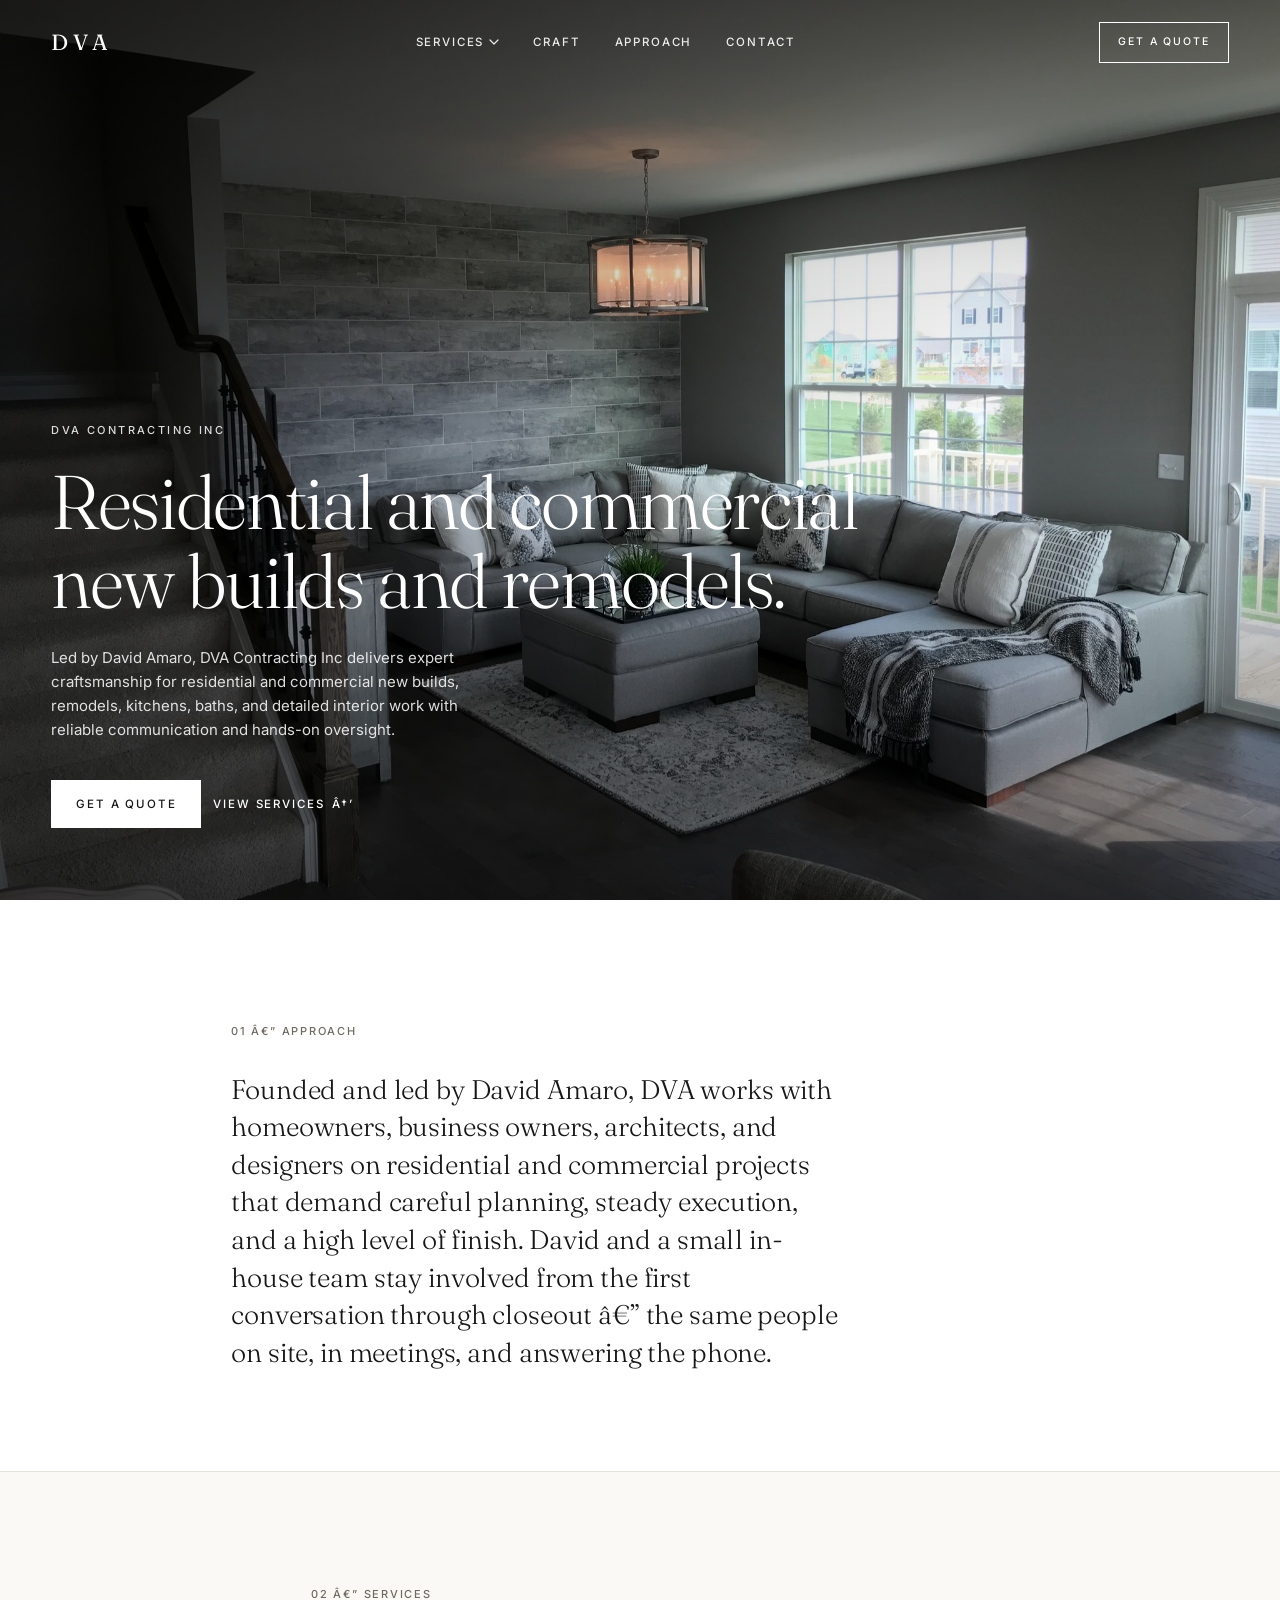
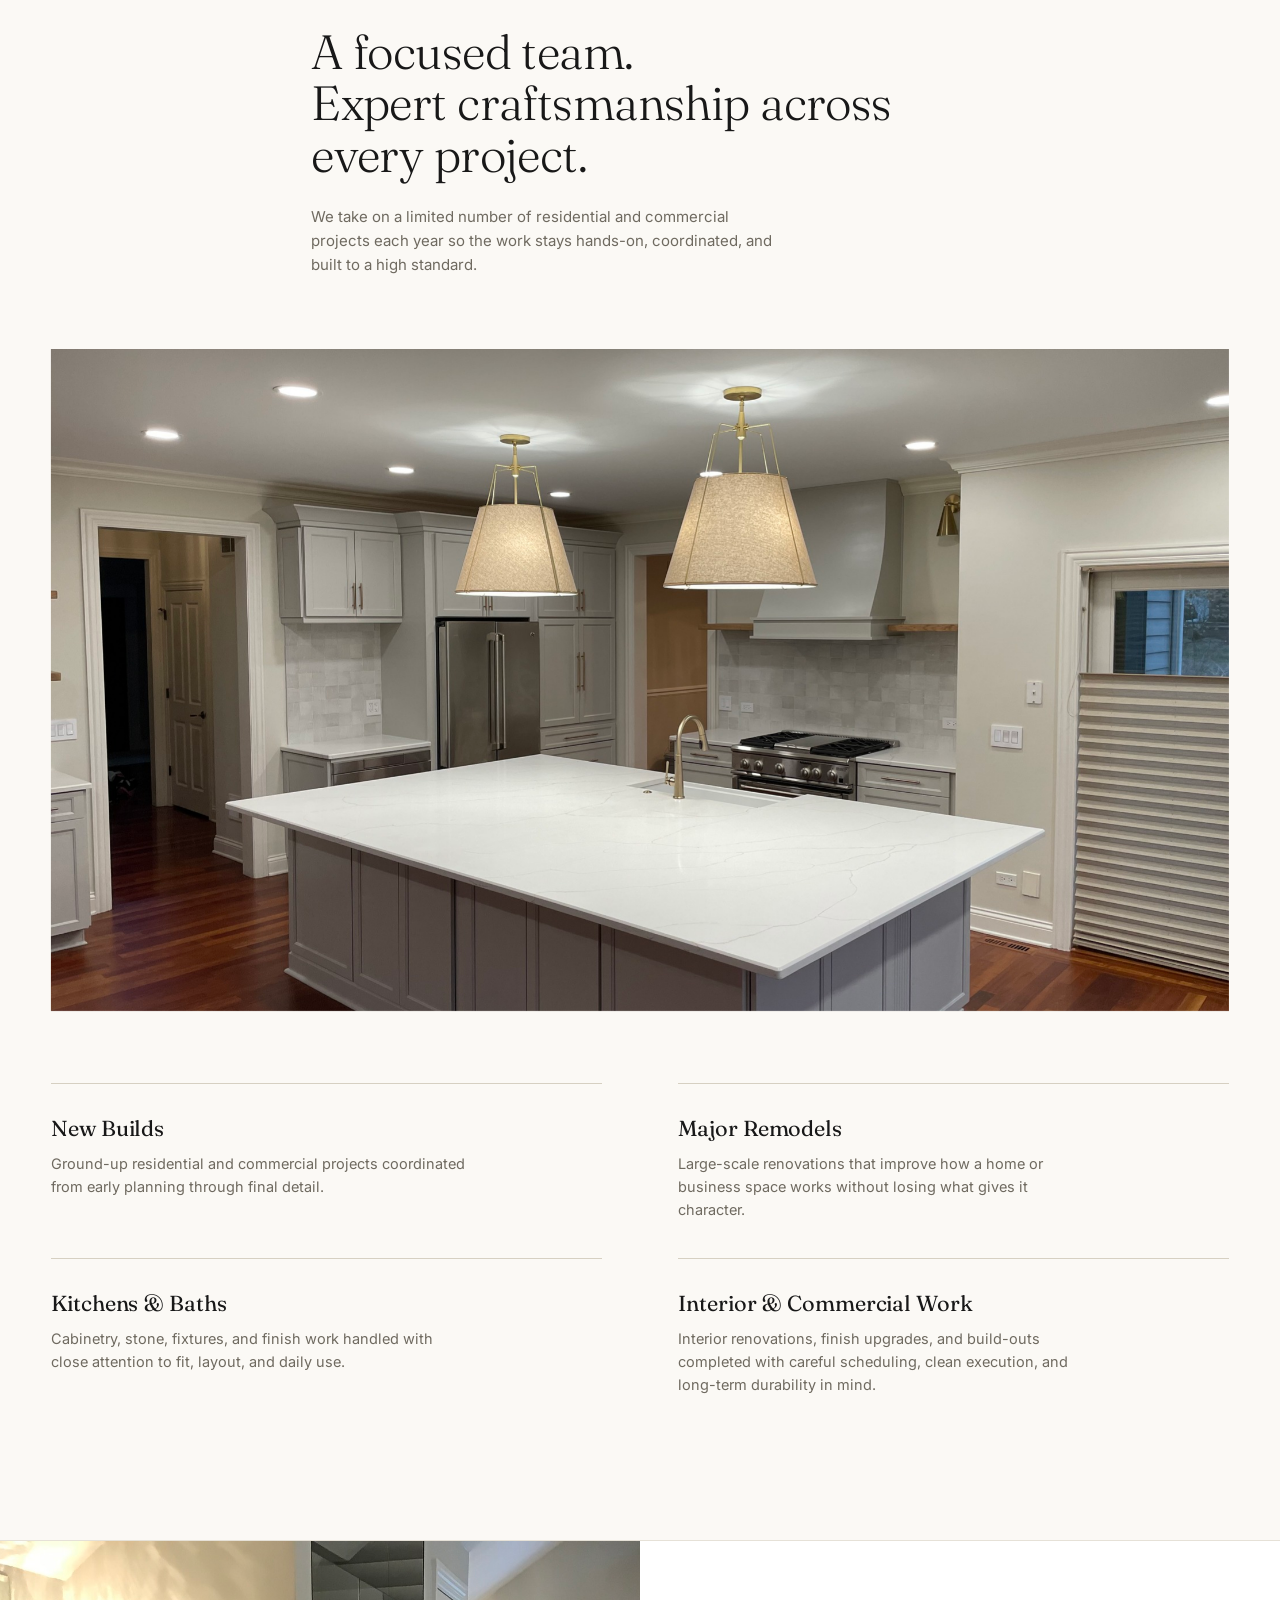
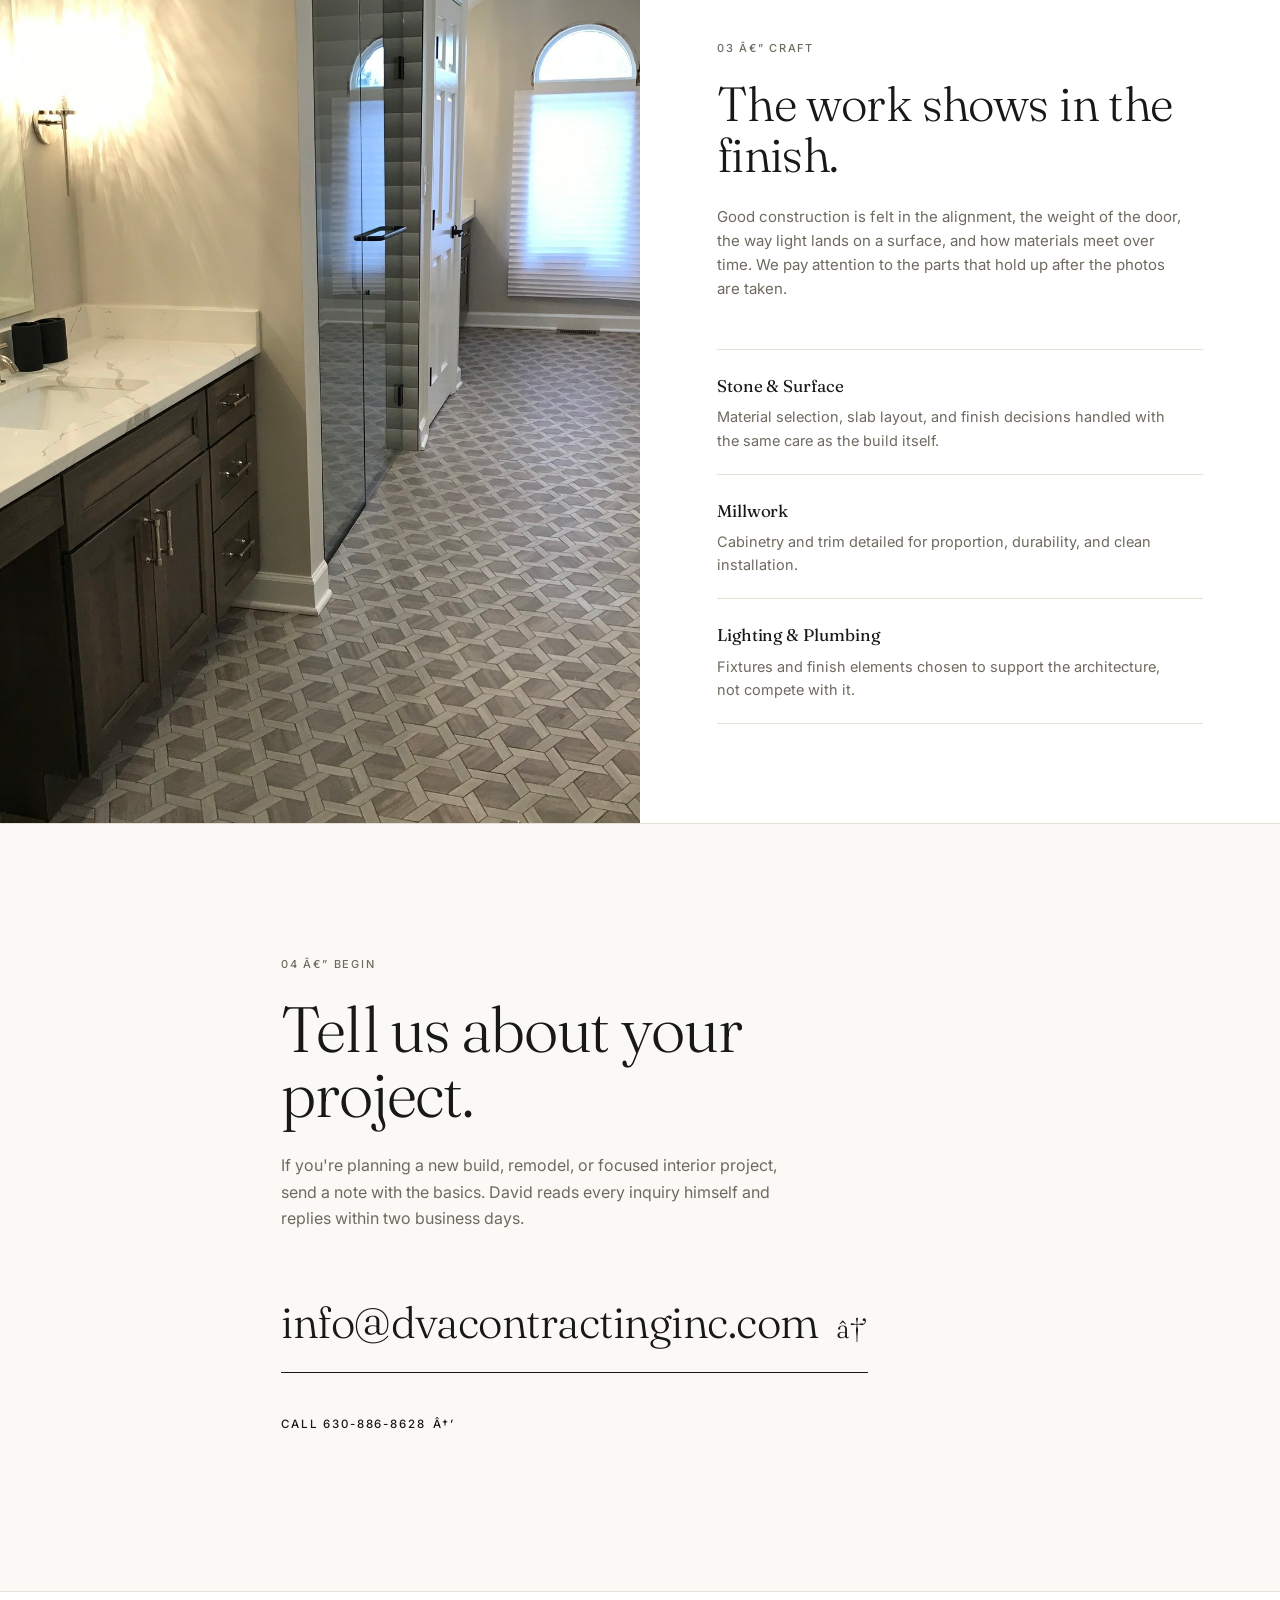
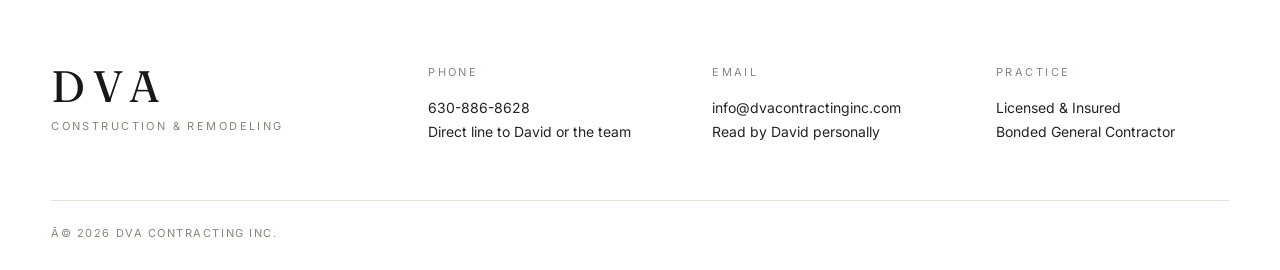
==== commit 6c9cc179: "Fix mega menu nav HTML" ====
--- a/index.html
+++ b/index.html
@@ -51,11 +51,43 @@
       <a href="#top" class="nav__brand" aria-label="DVA â€” Home">DVA</a>
 
       <nav class="nav__links" aria-label="Primary">
-        <a href="#services">Services</a>
-        <a href="#craft">Craft</a>
-        <a href="#approach">Approach</a>
-        <a href="#contact">Contact</a>
-      </nav>
+  <div class="nav__item nav__item--has-mega" id="servicesNav">
+    <a href="#services" class="nav__mega-trigger" aria-haspopup="true" aria-expanded="false" id="servicesTrigger">
+      Services
+      <svg class="nav__chevron" width="10" height="6" viewBox="0 0 10 6" fill="none" aria-hidden="true"><path d="M1 1l4 4 4-4" stroke="currentColor" stroke-width="1.2" stroke-linecap="round" stroke-linejoin="round"/></svg>
+    </a>
+    <div class="mega" id="megaMenu" role="region" aria-label="Services menu" hidden>
+      <div class="mega__inner">
+        <div class="mega__intro">
+          <span class="eyebrow">Our Work</span>
+          <p class="mega__tagline">Residential and commercial projects built with the same standard of care.</p>
+          <a href="#services" class="mega__all">View All Services <span aria-hidden="true">&#8594;</span></a>
+        </div>
+        <div class="mega__col">
+          <span class="mega__col-label">Commercial</span>
+          <ul class="mega__list">
+            <li><a href="#services" class="mega__item"><div class="mega__item-img" style="background-image:url(images/kitchen.jpeg)"></div><div class="mega__item-copy"><strong>New Commercial Builds</strong><span>Ground-up construction for business owners and developers.</span></div></a></li>
+            <li><a href="#services" class="mega__item"><div class="mega__item-img" style="background-image:url(images/hero.jpeg)"></div><div class="mega__item-copy"><strong>Tenant Improvements</strong><span>Interior build-outs and finish upgrades for commercial spaces.</span></div></a></li>
+            <li><a href="#services" class="mega__item"><div class="mega__item-img" style="background-image:url(images/bathroom.jpeg)"></div><div class="mega__item-copy"><strong>Commercial Remodels</strong><span>Large-scale renovations completed with minimal disruption.</span></div></a></li>
+            <li><a href="#services" class="mega__item"><div class="mega__item-img" style="background-image:url(images/kitchen.jpeg)"></div><div class="mega__item-copy"><strong>Office &amp; Retail Fit-Outs</strong><span>Custom layouts, millwork, and finishes for client-facing spaces.</span></div></a></li>
+          </ul>
+        </div>
+        <div class="mega__col">
+          <span class="mega__col-label">Residential</span>
+          <ul class="mega__list">
+            <li><a href="#services" class="mega__item"><div class="mega__item-img" style="background-image:url(images/hero.jpeg)"></div><div class="mega__item-copy"><strong>New Home Builds</strong><span>Custom residential construction from planning through closeout.</span></div></a></li>
+            <li><a href="#services" class="mega__item"><div class="mega__item-img" style="background-image:url(images/kitchen.jpeg)"></div><div class="mega__item-copy"><strong>Kitchen Remodels</strong><span>Cabinetry, stone, fixtures, and layout built to daily use.</span></div></a></li>
+            <li><a href="#services" class="mega__item"><div class="mega__item-img" style="background-image:url(images/bathroom.jpeg)"></div><div class="mega__item-copy"><strong>Bathroom Remodels</strong><span>Vanities, tilework, and fixtures handled with precision.</span></div></a></li>
+            <li><a href="#services" class="mega__item"><div class="mega__item-img" style="background-image:url(images/hero.jpeg)"></div><div class="mega__item-copy"><strong>Major Home Renovations</strong><span>Full-scale remodels that improve function without losing character.</span></div></a></li>
+          </ul>
+        </div>
+      </div>
+    </div>
+  </div>
+  <a href="#craft">Craft</a>
+  <a href="#approach">Approach</a>
+  <a href="#contact">Contact</a>
+</nav>
 
       <a href="#contact" class="nav__cta">Get a Quote</a>
 
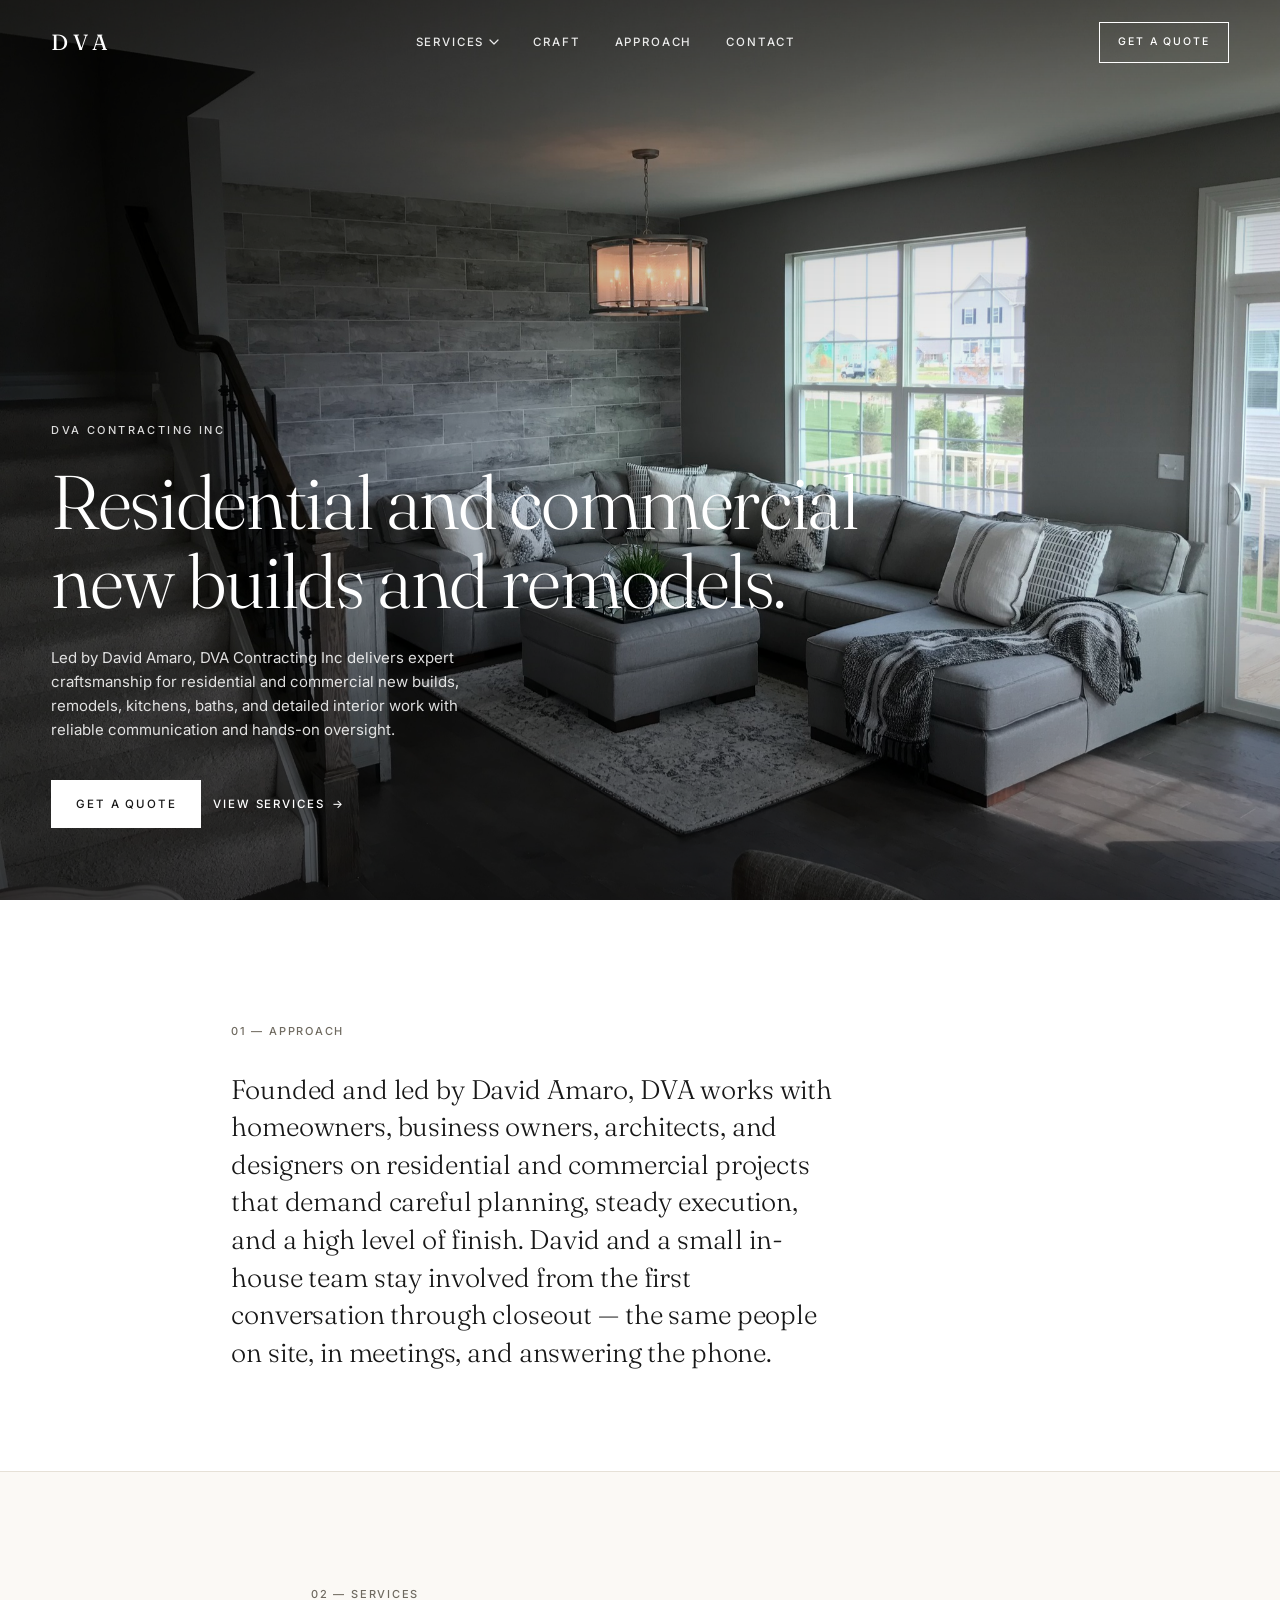
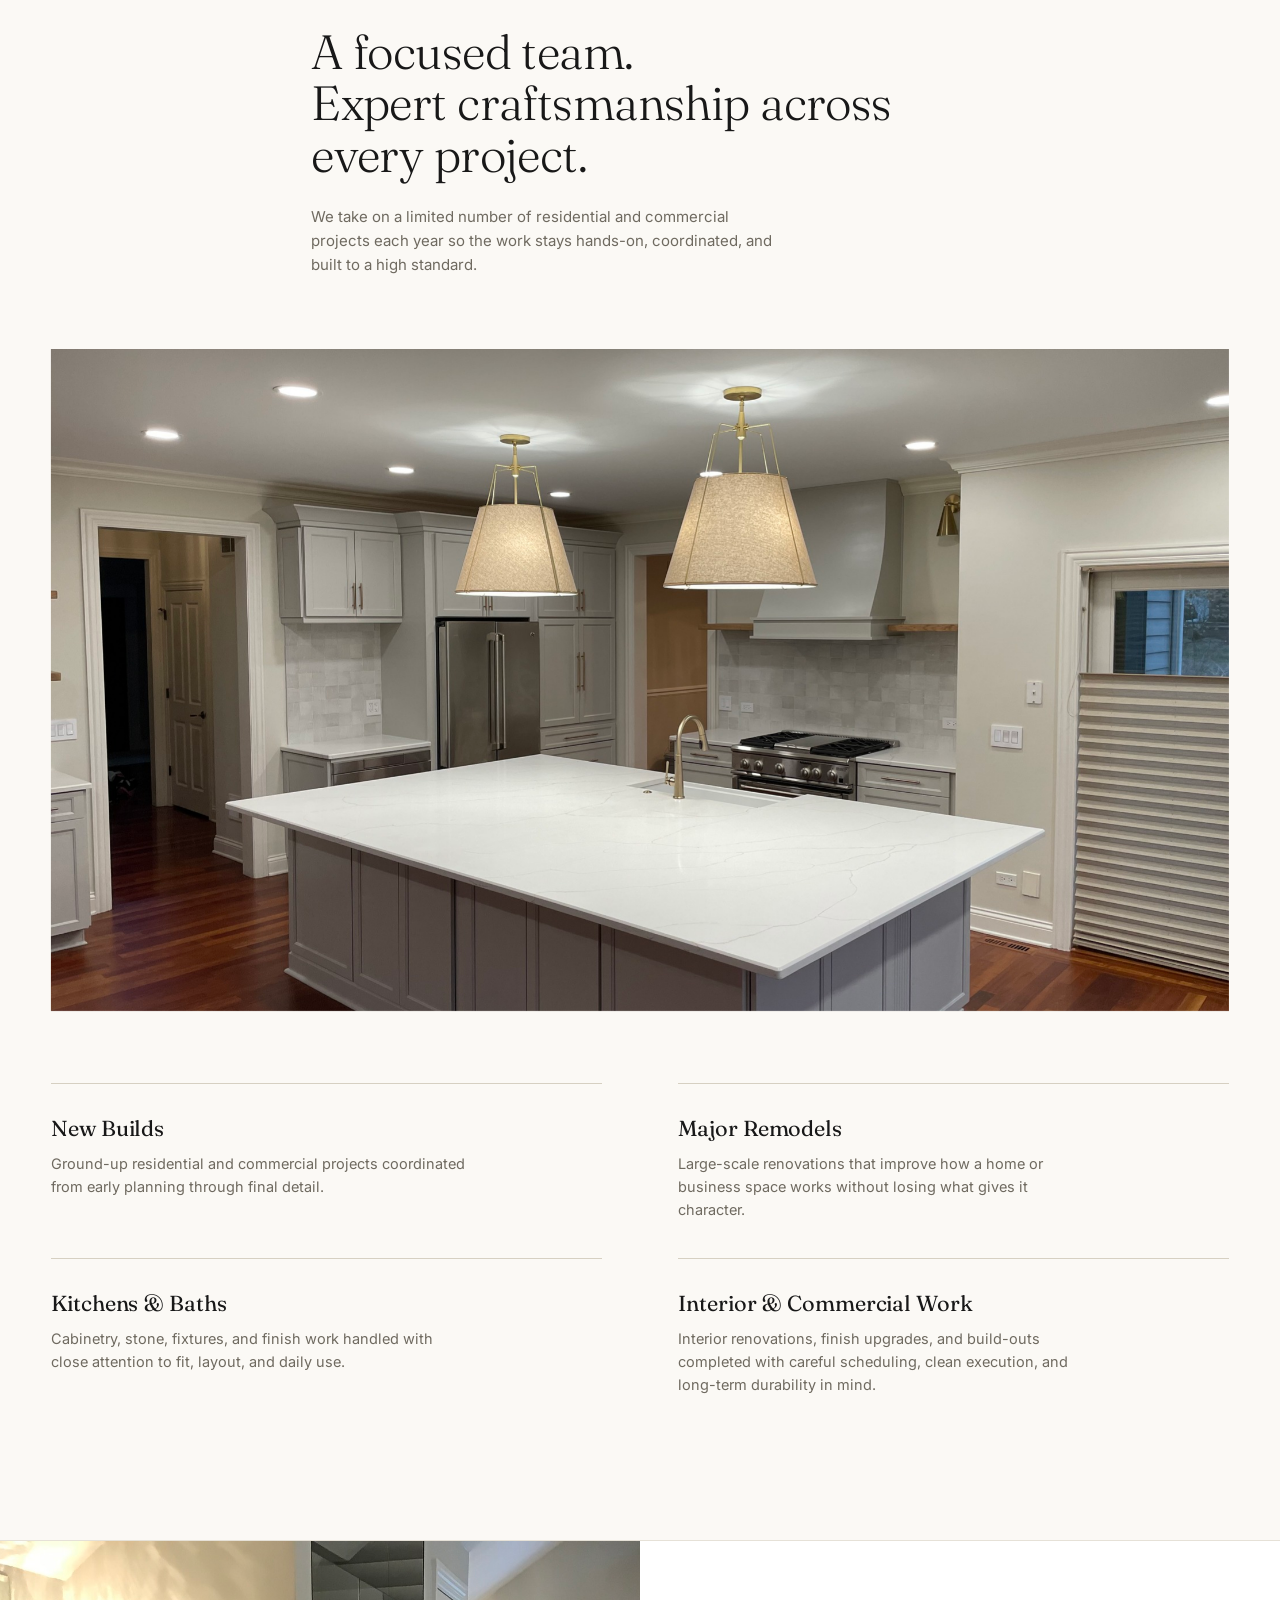
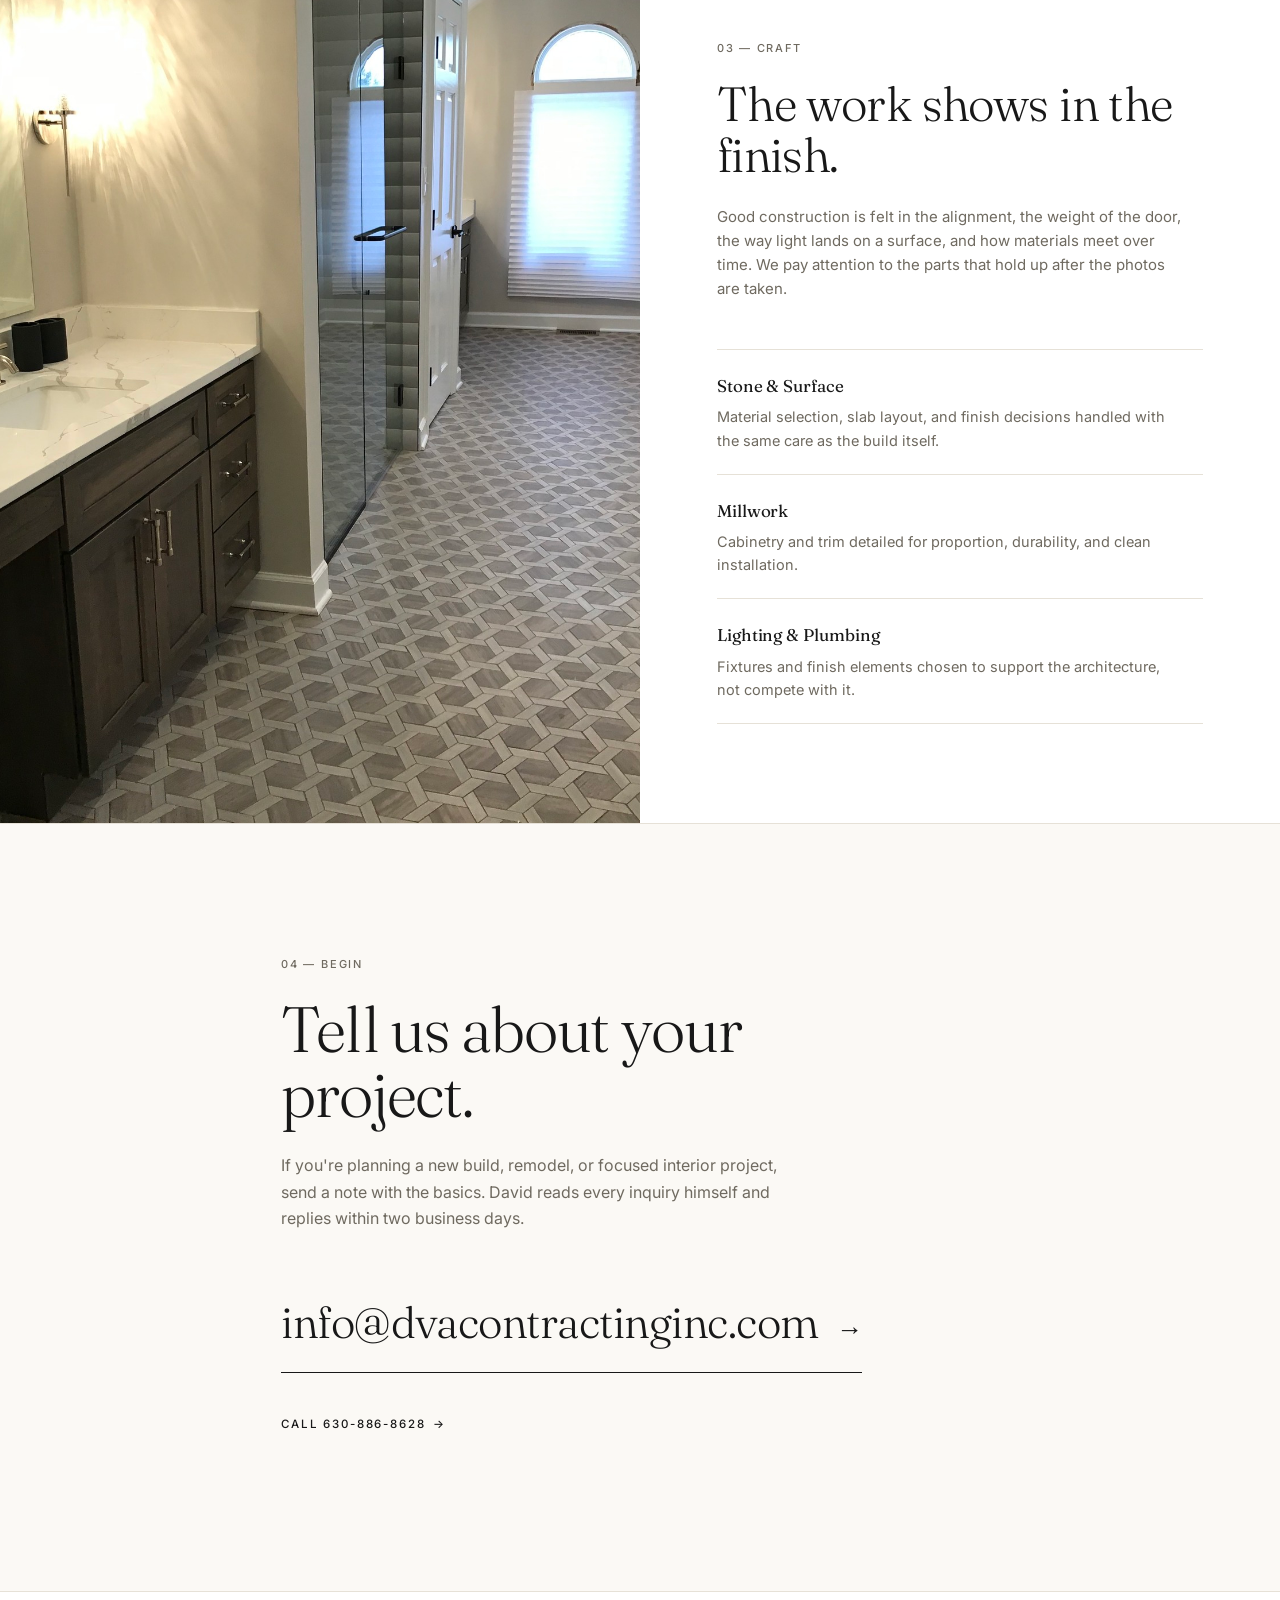
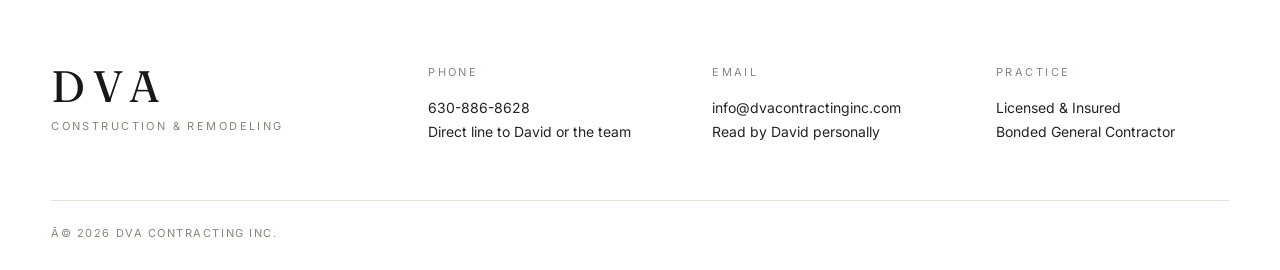
==== commit 8d6d473c: "Fix encoding on arrows and dashes" ====
--- a/index.html
+++ b/index.html
@@ -48,7 +48,7 @@
 
   <header class="nav" id="nav">
     <div class="nav__inner">
-      <a href="#top" class="nav__brand" aria-label="DVA â€” Home">DVA</a>
+      <a href="#top" class="nav__brand" aria-label="DVA &#8212; Home">DVA</a>
 
       <nav class="nav__links" aria-label="Primary">
   <div class="nav__item nav__item--has-mega" id="servicesNav">
@@ -56,32 +56,8 @@
       Services
       <svg class="nav__chevron" width="10" height="6" viewBox="0 0 10 6" fill="none" aria-hidden="true"><path d="M1 1l4 4 4-4" stroke="currentColor" stroke-width="1.2" stroke-linecap="round" stroke-linejoin="round"/></svg>
     </a>
-    <div class="mega" id="megaMenu" role="region" aria-label="Services menu" hidden>
-      <div class="mega__inner">
-        <div class="mega__intro">
-          <span class="eyebrow">Our Work</span>
-          <p class="mega__tagline">Residential and commercial projects built with the same standard of care.</p>
-          <a href="#services" class="mega__all">View All Services <span aria-hidden="true">&#8594;</span></a>
-        </div>
-        <div class="mega__col">
-          <span class="mega__col-label">Commercial</span>
-          <ul class="mega__list">
-            <li><a href="#services" class="mega__item"><div class="mega__item-img" style="background-image:url(images/kitchen.jpeg)"></div><div class="mega__item-copy"><strong>New Commercial Builds</strong><span>Ground-up construction for business owners and developers.</span></div></a></li>
-            <li><a href="#services" class="mega__item"><div class="mega__item-img" style="background-image:url(images/hero.jpeg)"></div><div class="mega__item-copy"><strong>Tenant Improvements</strong><span>Interior build-outs and finish upgrades for commercial spaces.</span></div></a></li>
-            <li><a href="#services" class="mega__item"><div class="mega__item-img" style="background-image:url(images/bathroom.jpeg)"></div><div class="mega__item-copy"><strong>Commercial Remodels</strong><span>Large-scale renovations completed with minimal disruption.</span></div></a></li>
-            <li><a href="#services" class="mega__item"><div class="mega__item-img" style="background-image:url(images/kitchen.jpeg)"></div><div class="mega__item-copy"><strong>Office &amp; Retail Fit-Outs</strong><span>Custom layouts, millwork, and finishes for client-facing spaces.</span></div></a></li>
-          </ul>
-        </div>
-        <div class="mega__col">
-          <span class="mega__col-label">Residential</span>
-          <ul class="mega__list">
-            <li><a href="#services" class="mega__item"><div class="mega__item-img" style="background-image:url(images/hero.jpeg)"></div><div class="mega__item-copy"><strong>New Home Builds</strong><span>Custom residential construction from planning through closeout.</span></div></a></li>
-            <li><a href="#services" class="mega__item"><div class="mega__item-img" style="background-image:url(images/kitchen.jpeg)"></div><div class="mega__item-copy"><strong>Kitchen Remodels</strong><span>Cabinetry, stone, fixtures, and layout built to daily use.</span></div></a></li>
-            <li><a href="#services" class="mega__item"><div class="mega__item-img" style="background-image:url(images/bathroom.jpeg)"></div><div class="mega__item-copy"><strong>Bathroom Remodels</strong><span>Vanities, tilework, and fixtures handled with precision.</span></div></a></li>
-            <li><a href="#services" class="mega__item"><div class="mega__item-img" style="background-image:url(images/hero.jpeg)"></div><div class="mega__item-copy"><strong>Major Home Renovations</strong><span>Full-scale remodels that improve function without losing character.</span></div></a></li>
-          </ul>
-        </div>
-      </div>
+    <div class="nav__dropdown" id="servicesDropdown" hidden>
+      <a href="residential.html">Residential</a>
     </div>
   </div>
   <a href="#craft">Craft</a>
@@ -112,7 +88,7 @@
         <p class="hero__body">Led by David Amaro, DVA Contracting Inc delivers expert craftsmanship for residential and commercial new builds, remodels, kitchens, baths, and detailed interior work with reliable communication and hands-on oversight.</p>
         <div class="hero__ctas">
           <a href="#contact" class="btn">Get a Quote</a>
-          <a href="#services" class="link-arrow link-arrow--light">View Services <span aria-hidden="true">â†’</span></a>
+          <a href="#services" class="link-arrow link-arrow--light">View Services <span aria-hidden="true">&#8594;</span></a>
         </div>
       </div>
     </section>
@@ -120,15 +96,15 @@
     <!-- â”€â”€â”€â”€â”€â”€â”€â”€â”€â”€â”€ APPROACH â”€â”€â”€â”€â”€â”€â”€â”€â”€â”€â”€ -->
     <section class="studio" id="approach" data-reveal>
       <div class="studio__inner">
-        <span class="eyebrow">01 â€” Approach</span>
-        <p class="studio__body">Founded and led by David Amaro, DVA works with homeowners, business owners, architects, and designers on residential and commercial projects that demand careful planning, steady execution, and a high level of finish. David and a small in-house team stay involved from the first conversation through closeout â€” the same people on site, in meetings, and answering the phone.</p>
+        <span class="eyebrow">01 &#8212; Approach</span>
+        <p class="studio__body">Founded and led by David Amaro, DVA works with homeowners, business owners, architects, and designers on residential and commercial projects that demand careful planning, steady execution, and a high level of finish. David and a small in-house team stay involved from the first conversation through closeout &#8212; the same people on site, in meetings, and answering the phone.</p>
       </div>
     </section>
 
     <!-- â”€â”€â”€â”€â”€â”€â”€â”€â”€â”€â”€ SERVICES â”€â”€â”€â”€â”€â”€â”€â”€â”€â”€â”€ -->
     <section class="services" id="services">
       <header class="services__head" data-reveal>
-        <span class="eyebrow">02 â€” Services</span>
+        <span class="eyebrow">02 &#8212; Services</span>
         <h2 class="section-title">A focused team.<br />Expert craftsmanship across every project.</h2>
         <p class="lede">We take on a limited number of residential and commercial projects each year so the work stays hands-on, coordinated, and built to a high standard.</p>
       </header>
@@ -164,7 +140,7 @@
       </figure>
 
       <div class="craft__copy" data-reveal>
-        <span class="eyebrow">03 â€” Craft</span>
+        <span class="eyebrow">03 &#8212; Craft</span>
         <h2 class="section-title">The work shows in the finish.</h2>
         <p class="lede">Good construction is felt in the alignment, the weight of the door, the way light lands on a surface, and how materials meet over time. We pay attention to the parts that hold up after the photos are taken.</p>
 
@@ -188,16 +164,16 @@
     <!-- â”€â”€â”€â”€â”€â”€â”€â”€â”€â”€â”€ CTA â”€â”€â”€â”€â”€â”€â”€â”€â”€â”€â”€ -->
     <section class="cta" id="contact" data-reveal>
       <div class="cta__inner">
-        <span class="eyebrow">04 â€” Begin</span>
+        <span class="eyebrow">04 &#8212; Begin</span>
         <h2 class="cta__title">Tell us about your project.</h2>
         <p class="cta__body">If you're planning a new build, remodel, or focused interior project, send a note with the basics. David reads every inquiry himself and replies within two business days.</p>
 
         <a href="mailto:info@dvacontractinginc.com" class="cta__mail">
           <span>info@dvacontractinginc.com</span>
-          <span class="cta__arrow" aria-hidden="true">â†’</span>
+          <span class="cta__arrow" aria-hidden="true">&#8594;</span>
         </a>
 
-        <a href="tel:+16308868628" class="link-arrow cta__secondary">Call 630-886-8628 <span aria-hidden="true">â†’</span></a>
+        <a href="tel:+16308868628" class="link-arrow cta__secondary">Call 630-886-8628 <span aria-hidden="true">&#8594;</span></a>
       </div>
     </section>
 
--- a/styles.css
+++ b/styles.css
@@ -868,4 +868,33 @@
     font-size: 13px;
   }
   .nav__mega-trigger::after { display: none; }
-}
+
+/* ── Simple Services Dropdown ── */
+.nav__dropdown {
+  position: absolute;
+  top: 100%;
+  left: 0;
+  background: #fff;
+  border: 1px solid var(--c-rule);
+  box-shadow: 0 8px 32px rgba(0,0,0,0.08);
+  min-width: 180px;
+  z-index: 100;
+  padding: 8px 0;
+}
+.nav__dropdown[hidden] { display: none; }
+.nav__dropdown a {
+  display: block;
+  padding: 12px 20px;
+  font-size: 11.5px;
+  font-weight: 500;
+  letter-spacing: 0.14em;
+  text-transform: uppercase;
+  color: var(--c-ink);
+  transition: background .2s var(--ease);
+}
+.nav__dropdown a:hover { background: var(--c-bg-warm); }
+
+.nav__item--has-mega {
+  position: relative;
+}
+}
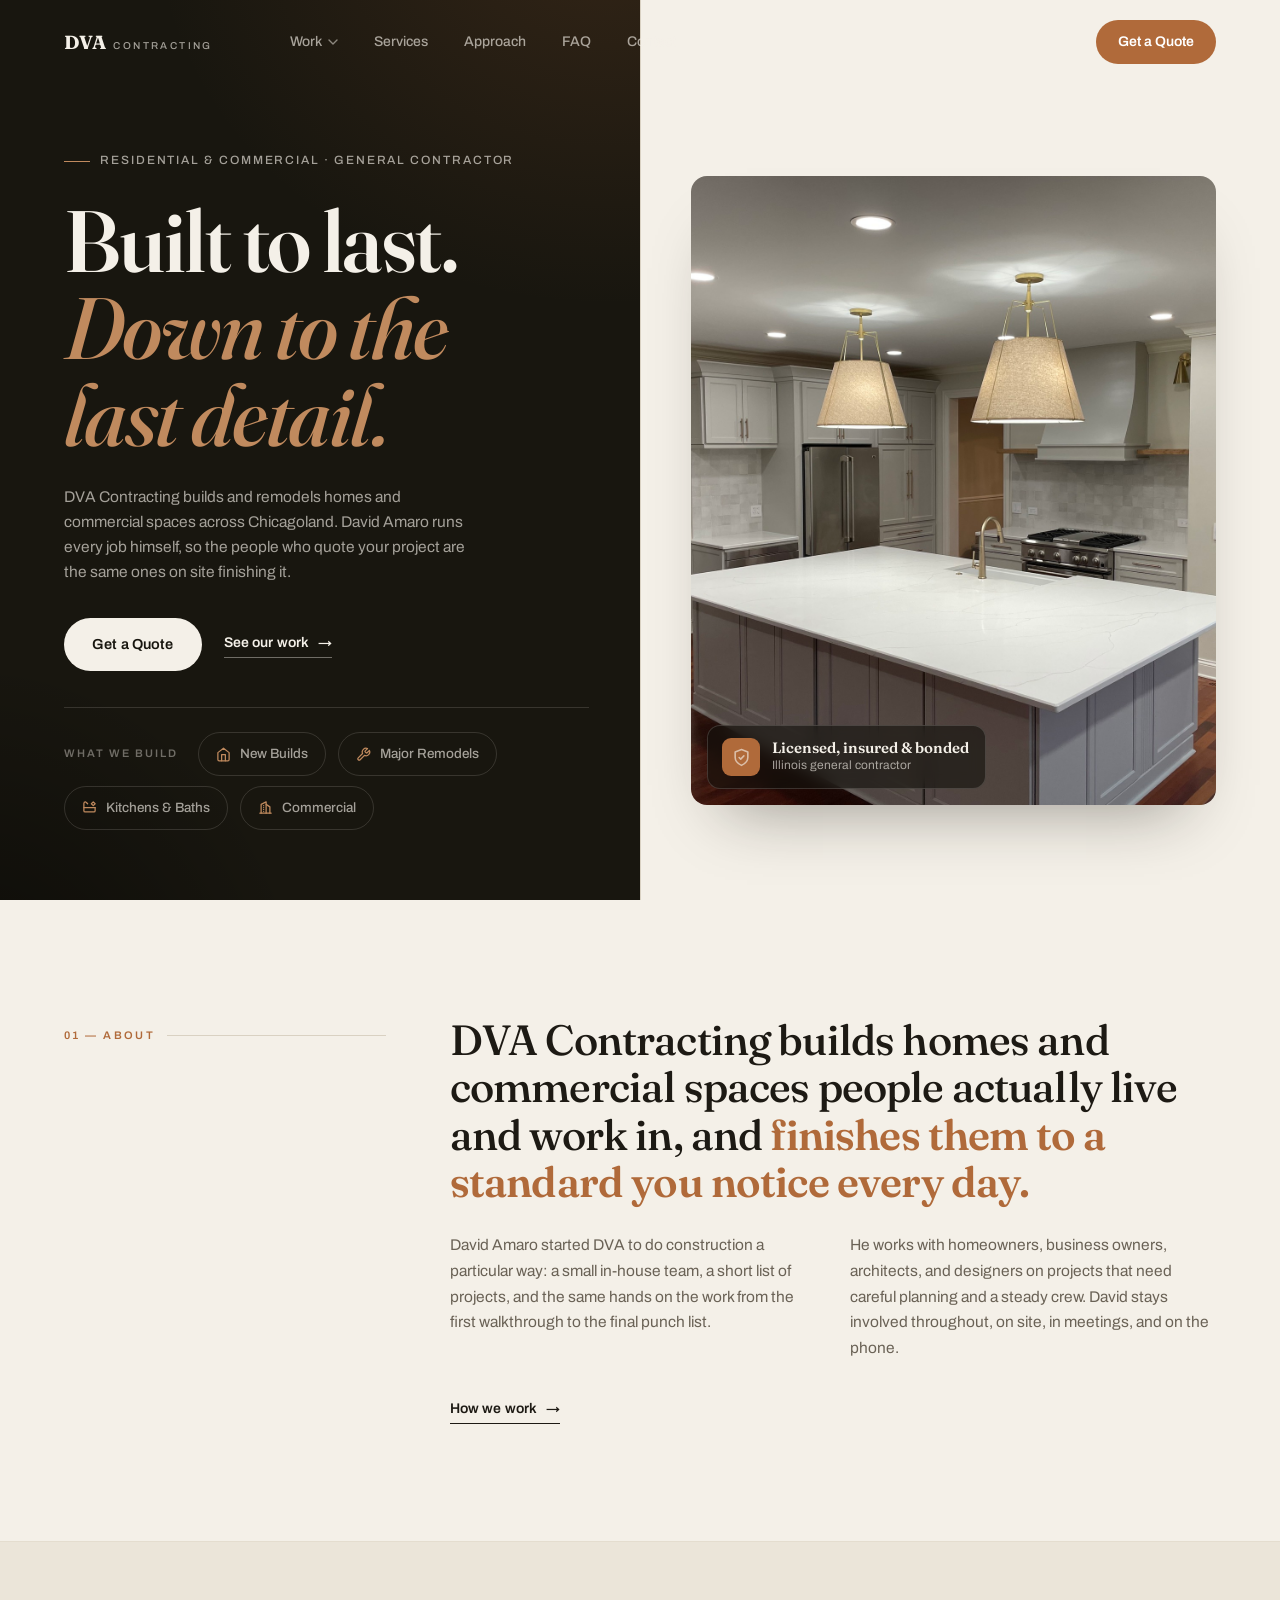
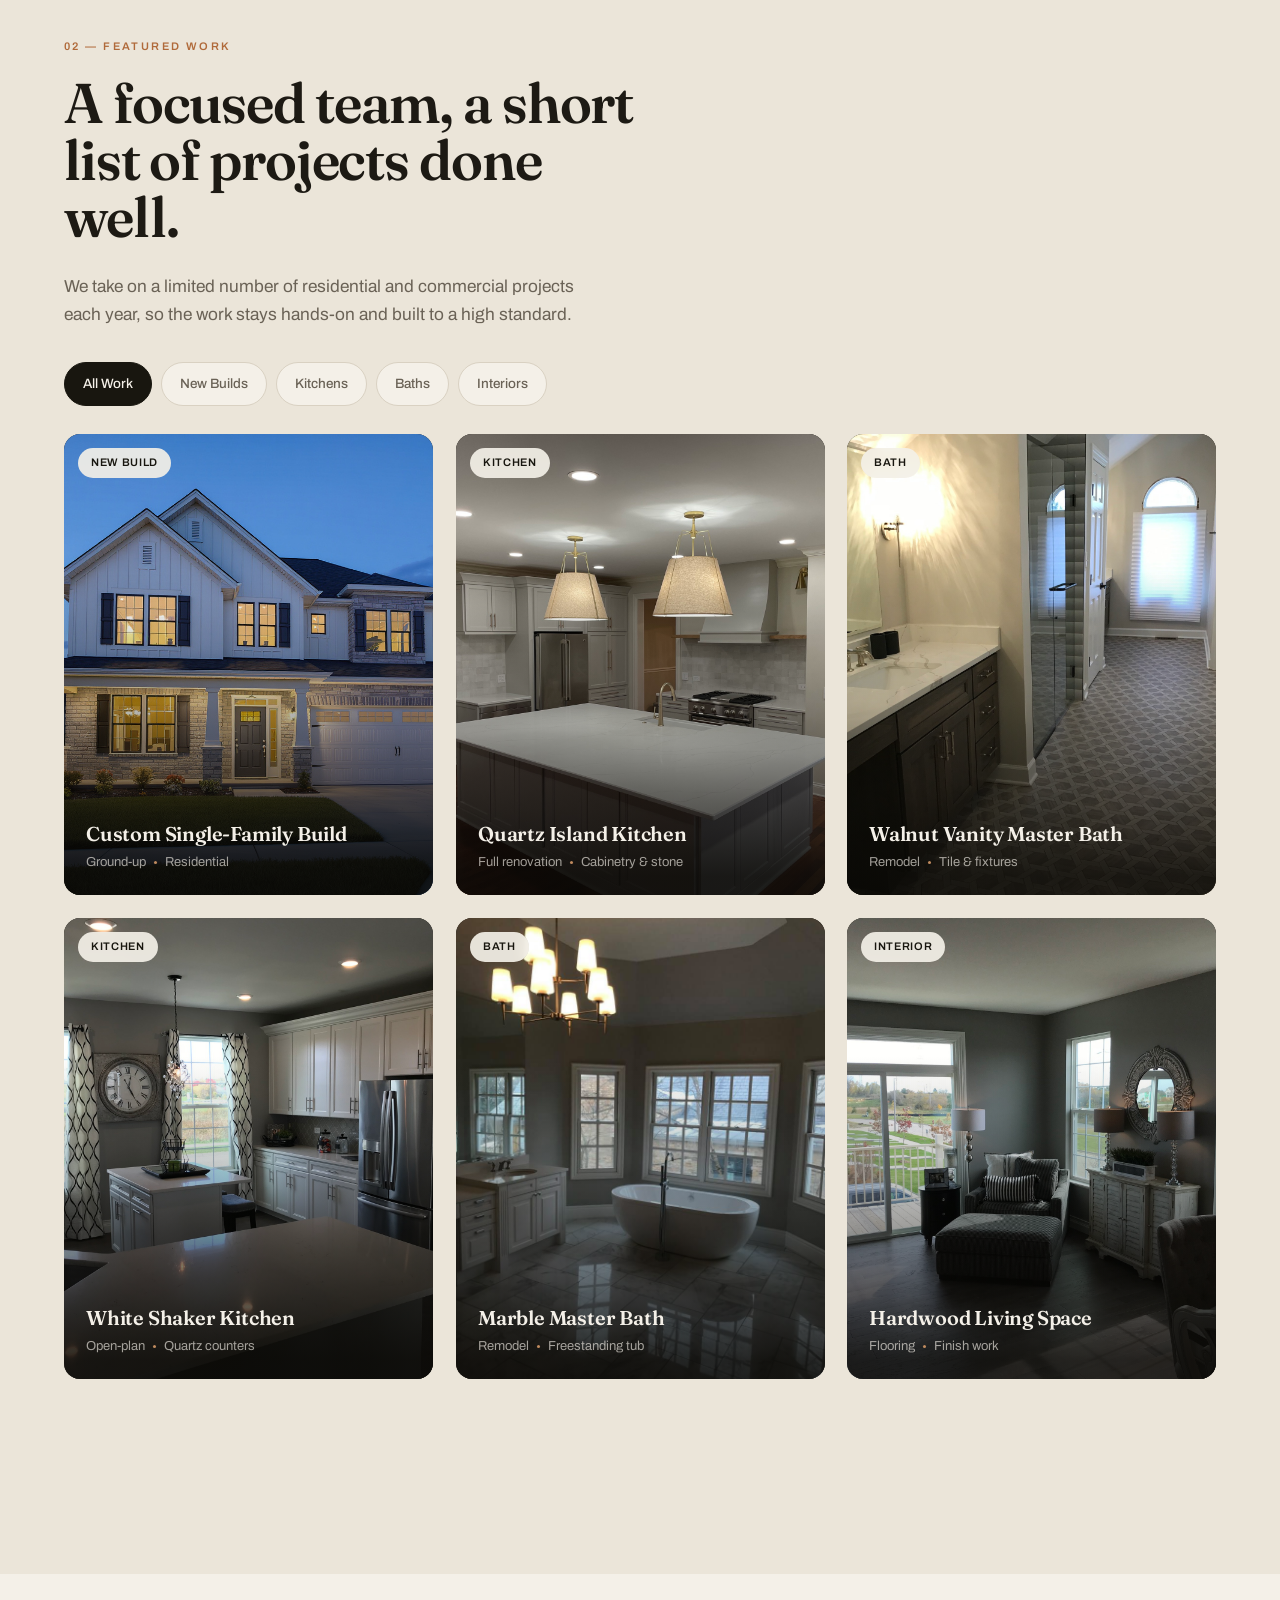
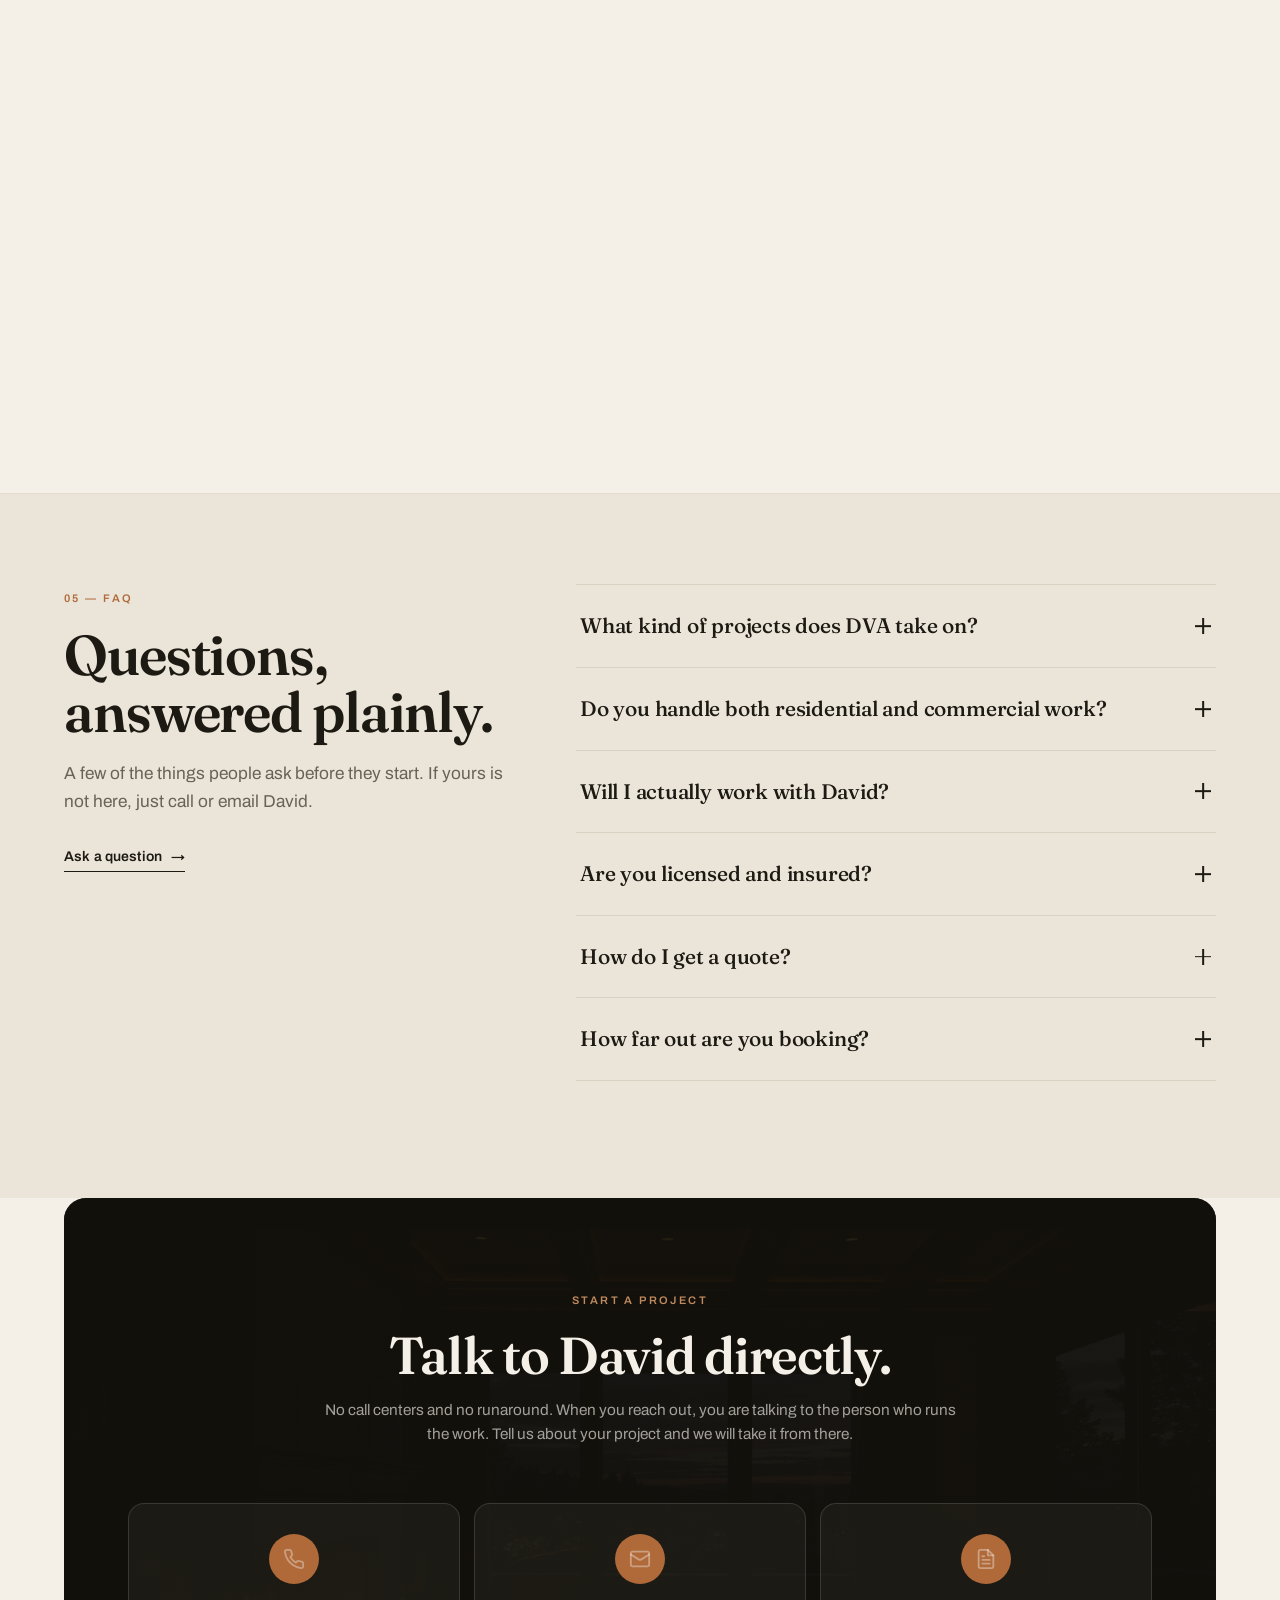
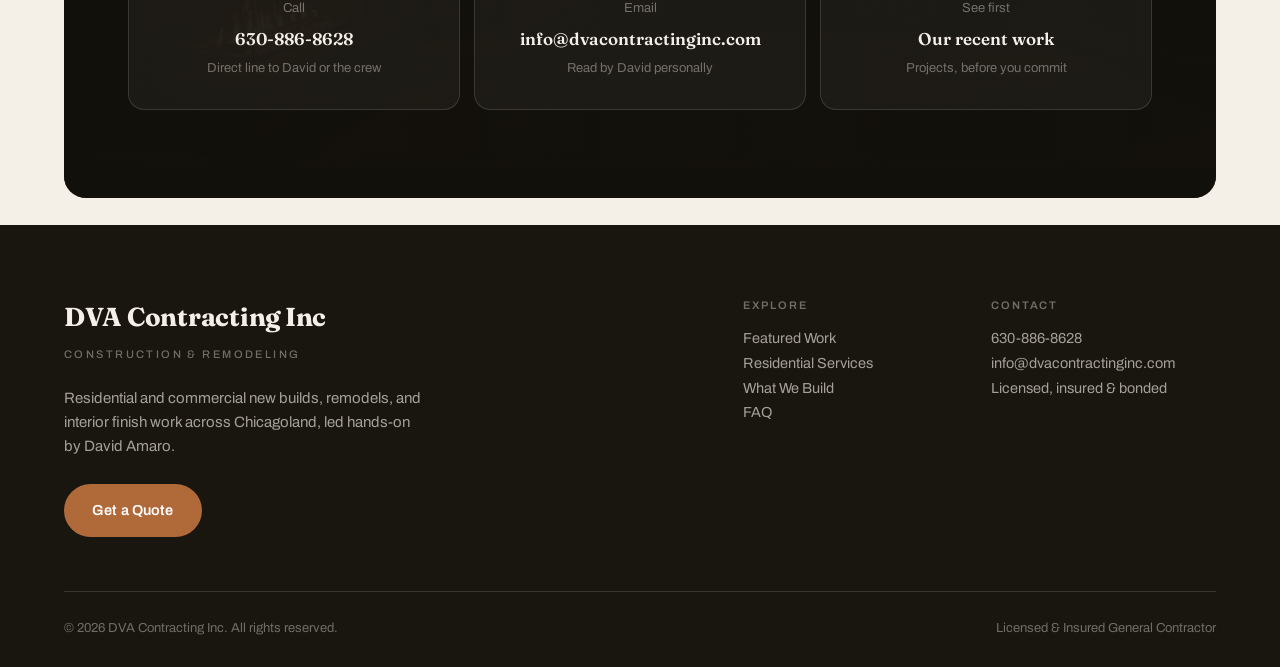
==== commit 59b7e8e2: "Redesign: editorial split-hero homepage (Fraunces + Archivo) Rebuild the DVA Contracting site in an " ====
--- a/index.html
+++ b/index.html
@@ -1,23 +1,23 @@
-﻿<!DOCTYPE html>
+<!DOCTYPE html>
 <html lang="en">
 <head>
   <meta charset="UTF-8" />
   <meta name="viewport" content="width=device-width, initial-scale=1.0" />
-  <meta name="theme-color" content="#ffffff" />
-  <meta name="description" content="DVA Contracting Inc, led by David Amaro, delivers expert craftsmanship for residential and commercial new builds, remodels, kitchens, baths, and interior work with reliable communication and hands-on oversight." />
+  <meta name="theme-color" content="#18160f" />
+  <meta name="description" content="DVA Contracting Inc, led by David Amaro, builds and remodels homes and commercial spaces across Chicagoland — new builds, major remodels, kitchens, baths, and interior finish work, with the same people on site from quote to closeout." />
   <title>DVA Contracting Inc | New Builds, Remodels & Interior Work</title>
 
   <!-- Canonical + Social -->
   <link rel="canonical" href="https://www.dvacontractinginc.com/" />
   <meta property="og:type" content="website" />
   <meta property="og:title" content="DVA Contracting Inc | New Builds, Remodels & Interior Work" />
-  <meta property="og:description" content="DVA Contracting Inc, led by David Amaro, delivers expert craftsmanship for residential and commercial new builds, remodels, kitchens, baths, and interior work with reliable communication and hands-on oversight." />
+  <meta property="og:description" content="Residential and commercial new builds, remodels, kitchens, baths, and interior finish work — led hands-on by David Amaro." />
   <meta property="og:url" content="https://www.dvacontractinginc.com/" />
-  <meta property="og:image" content="https://www.dvacontractinginc.com/images/hero.jpeg" />
+  <meta property="og:image" content="https://www.dvacontractinginc.com/images/gen_exterior.jpg" />
   <meta name="twitter:card" content="summary_large_image" />
   <meta name="twitter:title" content="DVA Contracting Inc | New Builds, Remodels & Interior Work" />
-  <meta name="twitter:description" content="DVA Contracting Inc, led by David Amaro, delivers expert craftsmanship for residential and commercial new builds, remodels, kitchens, baths, and interior work with reliable communication and hands-on oversight." />
-  <meta name="twitter:image" content="https://www.dvacontractinginc.com/images/hero.jpeg" />
+  <meta name="twitter:description" content="Residential and commercial new builds, remodels, kitchens, baths, and interior finish work — led hands-on by David Amaro." />
+  <meta name="twitter:image" content="https://www.dvacontractinginc.com/images/gen_exterior.jpg" />
 
   <!-- Structured Data (GeneralContractor) -->
   <script type="application/ld+json">
@@ -29,41 +29,42 @@
     "url": "https://www.dvacontractinginc.com/",
     "telephone": "+1-630-886-8628",
     "email": "info@dvacontractinginc.com",
-    "description": "DVA Contracting Inc delivers expert craftsmanship for residential and commercial new builds, remodels, kitchens, baths, and interior work with reliable communication and hands-on oversight.",
-    "founder": {
-      "@type": "Person",
-      "name": "David Amaro"
-    }
+    "image": "https://www.dvacontractinginc.com/images/gen_exterior.jpg",
+    "description": "DVA Contracting Inc builds and remodels residential and commercial spaces — new builds, remodels, kitchens, baths, and interior finish work — led hands-on by David Amaro.",
+    "founder": { "@type": "Person", "name": "David Amaro" }
   }
   </script>
 
   <link rel="preconnect" href="https://fonts.googleapis.com" />
   <link rel="preconnect" href="https://fonts.gstatic.com" crossorigin />
-  <link rel="stylesheet" href="https://fonts.googleapis.com/css2?family=Fraunces:opsz,wght@9..144,300;9..144,400&family=Inter:wght@400;500&display=swap" />
-
-  <link rel="preload" as="image" href="images/hero.jpeg" />
+  <link rel="stylesheet" href="https://fonts.googleapis.com/css2?family=Archivo:wght@400;500;600&family=Fraunces:opsz,wght@9..144,400;9..144,500;9..144,600;9..144,700&display=swap" />
+
+  <link rel="preload" as="image" href="images/kitchen.jpeg" />
   <link rel="stylesheet" href="styles.css" />
 </head>
 <body>
 
+  <!-- ─────────────── NAV ─────────────── -->
   <header class="nav" id="nav">
     <div class="nav__inner">
-      <a href="#top" class="nav__brand" aria-label="DVA &#8212; Home">DVA</a>
+      <a href="#top" class="nav__brand" aria-label="DVA Contracting — Home"><b>DVA</b><i>Contracting</i></a>
 
       <nav class="nav__links" aria-label="Primary">
-  <div class="nav__item nav__item--has-mega" id="servicesNav">
-    <a href="#services" class="nav__mega-trigger" aria-haspopup="true" aria-expanded="false" id="servicesTrigger">
-      Services
-      <svg class="nav__chevron" width="10" height="6" viewBox="0 0 10 6" fill="none" aria-hidden="true"><path d="M1 1l4 4 4-4" stroke="currentColor" stroke-width="1.2" stroke-linecap="round" stroke-linejoin="round"/></svg>
-    </a>
-    <div class="nav__dropdown" id="servicesDropdown" hidden>
-      <a href="residential.html">Residential</a>
-    </div>
-  </div>
-  <a href="#craft">Craft</a>
-  <a href="#approach">Approach</a>
-  <a href="#contact">Contact</a>
-</nav>
+        <div class="nav__item nav__item--has-mega" id="servicesNav">
+          <a href="#work" class="nav__mega-trigger" aria-haspopup="true" aria-expanded="false" id="servicesTrigger">
+            Work
+            <svg class="nav__chevron" width="10" height="6" viewBox="0 0 10 6" fill="none" aria-hidden="true"><path d="M1 1l4 4 4-4" stroke="currentColor" stroke-width="1.4" stroke-linecap="round" stroke-linejoin="round"/></svg>
+          </a>
+          <div class="nav__dropdown" id="servicesDropdown" hidden>
+            <a href="#work">Featured Projects</a>
+            <a href="residential.html">Residential Services</a>
+          </div>
+        </div>
+        <a href="#services">Services</a>
+        <a href="#approach">Approach</a>
+        <a href="#faq">FAQ</a>
+        <a href="#contact">Contact</a>
+      </nav>
 
       <a href="#contact" class="nav__cta">Get a Quote</a>
 
@@ -75,140 +76,350 @@
 
   <main id="top">
 
-    <!-- â”€â”€â”€â”€â”€â”€â”€â”€â”€â”€â”€ HERO â”€â”€â”€â”€â”€â”€â”€â”€â”€â”€â”€ -->
+    <!-- ─────────────── HERO ─────────────── -->
     <section class="hero">
-      <div class="hero__media">
-        <img src="images/hero.jpeg" alt="Modern living room with floor-to-ceiling windows, a warm wood ceiling, fireplace, and refined interior finishes." />
-        <div class="hero__scrim" aria-hidden="true"></div>
-      </div>
-
-      <div class="hero__content">
-        <span class="hero__eyebrow">DVA Contracting Inc</span>
-        <h1 class="hero__title">Residential and commercial<br />new builds and remodels.</h1>
-        <p class="hero__body">Led by David Amaro, DVA Contracting Inc delivers expert craftsmanship for residential and commercial new builds, remodels, kitchens, baths, and detailed interior work with reliable communication and hands-on oversight.</p>
-        <div class="hero__ctas">
-          <a href="#contact" class="btn">Get a Quote</a>
-          <a href="#services" class="link-arrow link-arrow--light">View Services <span aria-hidden="true">&#8594;</span></a>
-        </div>
-      </div>
-    </section>
-
-    <!-- â”€â”€â”€â”€â”€â”€â”€â”€â”€â”€â”€ APPROACH â”€â”€â”€â”€â”€â”€â”€â”€â”€â”€â”€ -->
-    <section class="studio" id="approach" data-reveal>
-      <div class="studio__inner">
-        <span class="eyebrow">01 &#8212; Approach</span>
-        <p class="studio__body">Founded and led by David Amaro, DVA works with homeowners, business owners, architects, and designers on residential and commercial projects that demand careful planning, steady execution, and a high level of finish. David and a small in-house team stay involved from the first conversation through closeout &#8212; the same people on site, in meetings, and answering the phone.</p>
-      </div>
-    </section>
-
-    <!-- â”€â”€â”€â”€â”€â”€â”€â”€â”€â”€â”€ SERVICES â”€â”€â”€â”€â”€â”€â”€â”€â”€â”€â”€ -->
-    <section class="services" id="services">
-      <header class="services__head" data-reveal>
-        <span class="eyebrow">02 &#8212; Services</span>
-        <h2 class="section-title">A focused team.<br />Expert craftsmanship across every project.</h2>
-        <p class="lede">We take on a limited number of residential and commercial projects each year so the work stays hands-on, coordinated, and built to a high standard.</p>
-      </header>
-
-      <figure class="services__media" data-reveal>
-        <img src="images/kitchen.jpeg" alt="Kitchen renovation with white cabinetry, warm wood accents, brass hardware, and stone surfaces." />
-      </figure>
-
-      <ul class="services__list" data-reveal>
-        <li>
-          <h3>New Builds</h3>
-          <p>Ground-up residential and commercial projects coordinated from early planning through final detail.</p>
-        </li>
-        <li>
-          <h3>Major Remodels</h3>
-          <p>Large-scale renovations that improve how a home or business space works without losing what gives it character.</p>
-        </li>
-        <li>
-          <h3>Kitchens &amp; Baths</h3>
-          <p>Cabinetry, stone, fixtures, and finish work handled with close attention to fit, layout, and daily use.</p>
-        </li>
-        <li>
-          <h3>Interior &amp; Commercial Work</h3>
-          <p>Interior renovations, finish upgrades, and build-outs completed with careful scheduling, clean execution, and long-term durability in mind.</p>
-        </li>
-      </ul>
-    </section>
-
-    <!-- â”€â”€â”€â”€â”€â”€â”€â”€â”€â”€â”€ CRAFT â”€â”€â”€â”€â”€â”€â”€â”€â”€â”€â”€ -->
+      <div class="hero__panel hero__panel--dark">
+        <div class="hero__copy">
+          <span class="hero__eyebrow">Residential &amp; Commercial · General Contractor</span>
+          <h1 class="hero__title">Built to last.<br /><em>Down to the<br />last detail.</em></h1>
+          <p class="hero__body">DVA Contracting builds and remodels homes and commercial spaces across Chicagoland. David Amaro runs every job himself, so the people who quote your project are the same ones on site finishing it.</p>
+          <div class="hero__ctas">
+            <a href="#contact" class="btn">Get a Quote</a>
+            <a href="#work" class="link-arrow link-arrow--light">See our work <span aria-hidden="true">&#8594;</span></a>
+          </div>
+
+          <div class="hero__bar">
+            <span class="hero__bar-label">What we build</span>
+            <span class="hero__chip"><svg viewBox="0 0 24 24" fill="none" stroke="currentColor" stroke-width="2" stroke-linecap="round" stroke-linejoin="round"><path d="m3 9 9-7 9 7v11a2 2 0 0 1-2 2H5a2 2 0 0 1-2-2z"/><path d="M9 22V12h6v10"/></svg>New Builds</span>
+            <span class="hero__chip"><svg viewBox="0 0 24 24" fill="none" stroke="currentColor" stroke-width="2" stroke-linecap="round" stroke-linejoin="round"><path d="M14.7 6.3a1 1 0 0 0 0 1.4l1.6 1.6a1 1 0 0 0 1.4 0l3.77-3.77a6 6 0 0 1-7.94 7.94l-6.91 6.91a2.12 2.12 0 0 1-3-3l6.91-6.91a6 6 0 0 1 7.94-7.94l-3.76 3.76z"/></svg>Major Remodels</span>
+            <span class="hero__chip"><svg viewBox="0 0 24 24" fill="none" stroke="currentColor" stroke-width="2" stroke-linecap="round" stroke-linejoin="round"><path d="M9 6 6.5 3.5a1.5 1.5 0 0 0-1-.5C4 3 3 4 3 5.5V17a2 2 0 0 0 2 2h14a2 2 0 0 0 2-2v-5"/><path d="M3 12h18"/><path d="m18 3-3 3 3 3 3-3z"/></svg>Kitchens &amp; Baths</span>
+            <span class="hero__chip"><svg viewBox="0 0 24 24" fill="none" stroke="currentColor" stroke-width="2" stroke-linecap="round" stroke-linejoin="round"><path d="M3 21h18"/><path d="M5 21V7l8-4v18"/><path d="M19 21V11l-6-4"/><path d="M9 9v.01M9 12v.01M9 15v.01M9 18v.01"/></svg>Commercial</span>
+          </div>
+        </div>
+      </div>
+
+      <div class="hero__panel hero__panel--light">
+        <figure class="hero__media">
+          <img src="images/kitchen.jpeg" alt="Kitchen remodel by DVA Contracting with a large quartz island, custom grey cabinetry, brass pendant lighting, and hardwood floors." />
+          <div class="hero__stat">
+            <span class="hero__stat-ic" aria-hidden="true">
+              <svg viewBox="0 0 24 24" fill="none" stroke="currentColor" stroke-width="2" stroke-linecap="round" stroke-linejoin="round"><path d="M12 22s8-4 8-10V5l-8-3-8 3v7c0 6 8 10 8 10z"/><path d="m9 12 2 2 4-4"/></svg>
+            </span>
+            <span>
+              <b>Licensed, insured &amp; bonded</b>
+              <span>Illinois general contractor</span>
+            </span>
+          </div>
+        </figure>
+      </div>
+    </section>
+
+    <!-- ─────────────── ABOUT ─────────────── -->
+    <section class="about" id="approach" data-reveal>
+      <div class="about__inner">
+        <div class="about__tag"><span class="eyebrow">01 — About</span></div>
+        <div>
+          <p class="about__statement">DVA Contracting builds homes and commercial spaces people actually live and work in, and <b>finishes them to a standard you notice every day.</b></p>
+          <div class="about__body" data-reveal-stagger>
+            <p>David Amaro started DVA to do construction a particular way: a small in-house team, a short list of projects, and the same hands on the work from the first walkthrough to the final punch list.</p>
+            <p>He works with homeowners, business owners, architects, and designers on projects that need careful planning and a steady crew. David stays involved throughout, on site, in meetings, and on the phone.</p>
+          </div>
+          <div class="about__cta">
+            <a href="#services" class="link-arrow">How we work <span aria-hidden="true">&#8594;</span></a>
+          </div>
+        </div>
+      </div>
+    </section>
+
+    <!-- ─────────────── WORK ─────────────── -->
+    <section class="work" id="work">
+      <div class="work__inner">
+        <header class="work__head" data-reveal>
+          <div class="work__head-l">
+            <span class="eyebrow">02 — Featured Work</span>
+            <h2 class="section-title">A focused team, a short<br />list of projects done well.</h2>
+          </div>
+          <p class="lede">We take on a limited number of residential and commercial projects each year, so the work stays hands-on and built to a high standard.</p>
+        </header>
+
+        <div class="work__filters" id="workFilters" data-reveal>
+          <button class="work__filter is-active" data-filter="all">All Work</button>
+          <button class="work__filter" data-filter="new">New Builds</button>
+          <button class="work__filter" data-filter="kitchens">Kitchens</button>
+          <button class="work__filter" data-filter="baths">Baths</button>
+          <button class="work__filter" data-filter="interiors">Interiors</button>
+        </div>
+
+        <div class="work__grid" id="workGrid" data-reveal-stagger>
+          <article class="work-card" data-cat="new">
+            <img src="images/gen_exterior.jpg" alt="Newly built two-story home with board-and-batten siding, stone accents, and warm interior lights at dusk." />
+            <div class="work-card__scrim"></div>
+            <span class="work-card__tag">New Build</span>
+            <div class="work-card__body">
+              <h3 class="work-card__title">Custom Single-Family Build</h3>
+              <p class="work-card__meta">Ground-up <span class="dot"></span> Residential</p>
+            </div>
+          </article>
+
+          <article class="work-card" data-cat="kitchens">
+            <img src="images/kitchen.jpeg" alt="Kitchen with oversized quartz island, custom grey cabinetry, and brass pendant lighting." />
+            <div class="work-card__scrim"></div>
+            <span class="work-card__tag">Kitchen</span>
+            <div class="work-card__body">
+              <h3 class="work-card__title">Quartz Island Kitchen</h3>
+              <p class="work-card__meta">Full renovation <span class="dot"></span> Cabinetry &amp; stone</p>
+            </div>
+          </article>
+
+          <article class="work-card" data-cat="baths">
+            <img src="images/bathroom.jpeg" alt="Bathroom remodel with dark walnut vanity, quartz counter, glass shower, and geometric tile floor." />
+            <div class="work-card__scrim"></div>
+            <span class="work-card__tag">Bath</span>
+            <div class="work-card__body">
+              <h3 class="work-card__title">Walnut Vanity Master Bath</h3>
+              <p class="work-card__meta">Remodel <span class="dot"></span> Tile &amp; fixtures</p>
+            </div>
+          </article>
+
+          <article class="work-card" data-cat="kitchens">
+            <img src="images/res_kitchen.jpg" alt="White shaker kitchen with quartz counters and stainless appliances in a bright open layout." />
+            <div class="work-card__scrim"></div>
+            <span class="work-card__tag">Kitchen</span>
+            <div class="work-card__body">
+              <h3 class="work-card__title">White Shaker Kitchen</h3>
+              <p class="work-card__meta">Open-plan <span class="dot"></span> Quartz counters</p>
+            </div>
+          </article>
+
+          <article class="work-card" data-cat="baths">
+            <img src="images/res_bathroom.jpg" alt="Master bathroom with polished marble floor, freestanding soaking tub, and custom white vanity." />
+            <div class="work-card__scrim"></div>
+            <span class="work-card__tag">Bath</span>
+            <div class="work-card__body">
+              <h3 class="work-card__title">Marble Master Bath</h3>
+              <p class="work-card__meta">Remodel <span class="dot"></span> Freestanding tub</p>
+            </div>
+          </article>
+
+          <article class="work-card" data-cat="interiors">
+            <img src="images/flooring_3.jpg" alt="Living space with dark hardwood flooring, large windows, and clean transitions." />
+            <div class="work-card__scrim"></div>
+            <span class="work-card__tag">Interior</span>
+            <div class="work-card__body">
+              <h3 class="work-card__title">Hardwood Living Space</h3>
+              <p class="work-card__meta">Flooring <span class="dot"></span> Finish work</p>
+            </div>
+          </article>
+        </div>
+
+        <div class="work__foot" data-reveal>
+          <a href="residential.html" class="btn btn--ink">View all residential work <span aria-hidden="true">&#8594;</span></a>
+        </div>
+      </div>
+    </section>
+
+    <!-- ─────────────── SERVICES (mission split) ─────────────── -->
+    <section class="mission" id="services">
+      <div class="mission__inner">
+        <div class="mission__copy" data-reveal>
+          <span class="eyebrow">03 — Services</span>
+          <h2 class="section-title">Wherever we build,<br />we build it to last.</h2>
+          <p class="lede">Good construction shows up in the small things: how a door swings, how tile meets at a corner, how the work holds up after the photos are taken. That is the part we pay attention to.</p>
+          <dl class="mission__list" data-reveal-stagger>
+            <div>
+              <span class="mission__num">01</span>
+              <div>
+                <dt>New Builds</dt>
+                <dd>Ground-up residential and commercial projects, coordinated from early planning through final detail.</dd>
+              </div>
+            </div>
+            <div>
+              <span class="mission__num">02</span>
+              <div>
+                <dt>Major Remodels</dt>
+                <dd>Larger renovations that change how a home or business space works, without losing what gave it character.</dd>
+              </div>
+            </div>
+            <div>
+              <span class="mission__num">03</span>
+              <div>
+                <dt>Kitchens &amp; Baths</dt>
+                <dd>Cabinetry, stone, tile, and fixtures handled with close attention to fit, layout, and daily use.</dd>
+              </div>
+            </div>
+            <div>
+              <span class="mission__num">04</span>
+              <div>
+                <dt>Interior &amp; Commercial</dt>
+                <dd>Finish upgrades and build-outs scheduled cleanly and built to hold up over the long run.</dd>
+              </div>
+            </div>
+          </dl>
+        </div>
+
+        <figure class="mission__media" data-reveal>
+          <img src="images/res_bathroom.jpg" alt="Finished master bathroom with marble tile floor and freestanding tub by DVA Contracting." />
+          <div class="mission__badge">
+            <b>One crew</b>
+            <span>Quote to closeout</span>
+          </div>
+        </figure>
+      </div>
+    </section>
+
+    <!-- ─────────────── TESTIMONIAL ─────────────── -->
+    <section class="quote" data-reveal>
+      <div class="quote__inner">
+        <div class="quote__bg">
+          <img src="images/hero.jpeg" alt="" aria-hidden="true" />
+        </div>
+        <div class="quote__content">
+          <span class="quote__mark" aria-hidden="true">&ldquo;</span>
+          <p class="quote__text">They treated our remodel like it was their own house. The crew showed up when they said they would, the work was clean, and David picked up the phone every time we had a question.</p>
+          <div class="quote__foot">
+            <div class="quote__stars" aria-label="5 out of 5 stars">
+              <svg viewBox="0 0 24 24" fill="currentColor"><path d="m12 2 3 6.6 7.3.7-5.4 4.9 1.5 7.1L12 18l-6.4 3.3 1.5-7.1L1.7 9.3 9 8.6z"/></svg>
+              <svg viewBox="0 0 24 24" fill="currentColor"><path d="m12 2 3 6.6 7.3.7-5.4 4.9 1.5 7.1L12 18l-6.4 3.3 1.5-7.1L1.7 9.3 9 8.6z"/></svg>
+              <svg viewBox="0 0 24 24" fill="currentColor"><path d="m12 2 3 6.6 7.3.7-5.4 4.9 1.5 7.1L12 18l-6.4 3.3 1.5-7.1L1.7 9.3 9 8.6z"/></svg>
+              <svg viewBox="0 0 24 24" fill="currentColor"><path d="m12 2 3 6.6 7.3.7-5.4 4.9 1.5 7.1L12 18l-6.4 3.3 1.5-7.1L1.7 9.3 9 8.6z"/></svg>
+              <svg viewBox="0 0 24 24" fill="currentColor"><path d="m12 2 3 6.6 7.3.7-5.4 4.9 1.5 7.1L12 18l-6.4 3.3 1.5-7.1L1.7 9.3 9 8.6z"/></svg>
+            </div>
+            <span class="quote__by"><b>Homeowner</b>Kitchen &amp; bath remodel · Naperville</span>
+          </div>
+        </div>
+      </div>
+    </section>
+
+    <!-- ─────────────── CRAFT ─────────────── -->
     <section class="craft" id="craft">
-      <figure class="craft__media" data-reveal>
-        <img src="images/bathroom.jpeg" alt="Bathroom remodel with a custom vanity, stone surfaces, a freestanding tub, and high-end fixtures." />
-      </figure>
-
-      <div class="craft__copy" data-reveal>
-        <span class="eyebrow">03 &#8212; Craft</span>
-        <h2 class="section-title">The work shows in the finish.</h2>
-        <p class="lede">Good construction is felt in the alignment, the weight of the door, the way light lands on a surface, and how materials meet over time. We pay attention to the parts that hold up after the photos are taken.</p>
-
-        <dl class="craft__list">
-          <div>
-            <dt>Stone &amp; Surface</dt>
-            <dd>Material selection, slab layout, and finish decisions handled with the same care as the build itself.</dd>
-          </div>
-          <div>
-            <dt>Millwork</dt>
-            <dd>Cabinetry and trim detailed for proportion, durability, and clean installation.</dd>
-          </div>
-          <div>
-            <dt>Lighting &amp; Plumbing</dt>
-            <dd>Fixtures and finish elements chosen to support the architecture, not compete with it.</dd>
-          </div>
-        </dl>
-      </div>
-    </section>
-
-    <!-- â”€â”€â”€â”€â”€â”€â”€â”€â”€â”€â”€ CTA â”€â”€â”€â”€â”€â”€â”€â”€â”€â”€â”€ -->
-    <section class="cta" id="contact" data-reveal>
-      <div class="cta__inner">
-        <span class="eyebrow">04 &#8212; Begin</span>
-        <h2 class="cta__title">Tell us about your project.</h2>
-        <p class="cta__body">If you're planning a new build, remodel, or focused interior project, send a note with the basics. David reads every inquiry himself and replies within two business days.</p>
-
-        <a href="mailto:info@dvacontractinginc.com" class="cta__mail">
-          <span>info@dvacontractinginc.com</span>
-          <span class="cta__arrow" aria-hidden="true">&#8594;</span>
-        </a>
-
-        <a href="tel:+16308868628" class="link-arrow cta__secondary">Call 630-886-8628 <span aria-hidden="true">&#8594;</span></a>
+      <div class="craft__inner">
+        <header class="craft__head" data-reveal>
+          <span class="eyebrow">04 — Craft</span>
+          <h2 class="section-title">The work shows<br />in the finish.</h2>
+          <p class="lede">The selections and detailing get the same care as the structure behind them. That is what carries a project from finished to done well.</p>
+        </header>
+        <div class="craft__grid" data-reveal-stagger>
+          <div class="craft__item">
+            <h3>Stone &amp; Surface</h3>
+            <p>Material selection, slab layout, and finish decisions handled with the same care as the build itself.</p>
+          </div>
+          <div class="craft__item">
+            <h3>Millwork</h3>
+            <p>Cabinetry and trim detailed for proportion, durability, and a clean, square installation.</p>
+          </div>
+          <div class="craft__item">
+            <h3>Lighting &amp; Plumbing</h3>
+            <p>Fixtures and finish elements chosen to support the architecture rather than compete with it.</p>
+          </div>
+        </div>
+      </div>
+    </section>
+
+    <!-- ─────────────── FAQ ─────────────── -->
+    <section class="faq" id="faq">
+      <div class="faq__inner">
+        <div class="faq__head" data-reveal>
+          <span class="eyebrow">05 — FAQ</span>
+          <h2 class="section-title">Questions,<br />answered plainly.</h2>
+          <p class="lede">A few of the things people ask before they start. If yours is not here, just call or email David.</p>
+          <a href="#contact" class="link-arrow faq__more">Ask a question <span aria-hidden="true">&#8594;</span></a>
+        </div>
+
+        <div class="faq__list" id="faqList" data-reveal>
+          <div class="faq__item">
+            <button class="faq__q">What kind of projects does DVA take on?<span class="faq__icon" aria-hidden="true"></span></button>
+            <div class="faq__a"><div class="faq__a-inner"><p>New builds, major remodels, kitchens and baths, and interior finish work, for both homes and commercial spaces. We keep the project list short on purpose so each one gets real attention.</p></div></div>
+          </div>
+          <div class="faq__item">
+            <button class="faq__q">Do you handle both residential and commercial work?<span class="faq__icon" aria-hidden="true"></span></button>
+            <div class="faq__a"><div class="faq__a-inner"><p>Yes. The work runs from custom homes and full remodels to commercial interior build-outs and finish upgrades. The same crew and the same standard apply either way.</p></div></div>
+          </div>
+          <div class="faq__item">
+            <button class="faq__q">Will I actually work with David?<span class="faq__icon" aria-hidden="true"></span></button>
+            <div class="faq__a"><div class="faq__a-inner"><p>You will. David walks the project, puts together the quote, and stays involved through closeout. The person you talk to up front is the one running the work on site.</p></div></div>
+          </div>
+          <div class="faq__item">
+            <button class="faq__q">Are you licensed and insured?<span class="faq__icon" aria-hidden="true"></span></button>
+            <div class="faq__a"><div class="faq__a-inner"><p>DVA Contracting is a licensed, insured, and bonded general contractor. We are glad to share details when we talk about your project.</p></div></div>
+          </div>
+          <div class="faq__item">
+            <button class="faq__q">How do I get a quote?<span class="faq__icon" aria-hidden="true"></span></button>
+            <div class="faq__a"><div class="faq__a-inner"><p>Send a short note with the basics of your project, or call. David reads every inquiry himself and gets back to you within two business days to set up a walkthrough.</p></div></div>
+          </div>
+          <div class="faq__item">
+            <button class="faq__q">How far out are you booking?<span class="faq__icon" aria-hidden="true"></span></button>
+            <div class="faq__a"><div class="faq__a-inner"><p>It depends on the size of the job and the time of year. Reach out early with your timeline and we will be straight with you about when we can start.</p></div></div>
+          </div>
+        </div>
+      </div>
+    </section>
+
+    <!-- ─────────────── CONTACT BAND ─────────────── -->
+    <section class="contact" id="contact" data-reveal>
+      <div class="contact__inner">
+        <div class="contact__bg"><img src="images/gen_band.jpg" alt="" aria-hidden="true" /></div>
+        <div class="contact__top">
+          <span class="eyebrow eyebrow--dark">Start a project</span>
+          <h2 class="contact__title">Talk to David directly.</h2>
+          <p class="contact__sub">No call centers and no runaround. When you reach out, you are talking to the person who runs the work. Tell us about your project and we will take it from there.</p>
+        </div>
+        <div class="contact__cards" data-reveal-stagger>
+          <a class="contact-card" href="tel:+16308868628">
+            <span class="contact-card__ic" aria-hidden="true"><svg viewBox="0 0 24 24" fill="none" stroke="currentColor" stroke-width="2" stroke-linecap="round" stroke-linejoin="round"><path d="M22 16.92v3a2 2 0 0 1-2.18 2 19.79 19.79 0 0 1-8.63-3.07 19.5 19.5 0 0 1-6-6 19.79 19.79 0 0 1-3.07-8.67A2 2 0 0 1 4.11 2h3a2 2 0 0 1 2 1.72c.13.96.36 1.9.7 2.81a2 2 0 0 1-.45 2.11L8.09 9.91a16 16 0 0 0 6 6l1.27-1.27a2 2 0 0 1 2.11-.45c.9.34 1.85.57 2.81.7A2 2 0 0 1 22 16.92z"/></svg></span>
+            <span>Call</span>
+            <b>630-886-8628</b>
+            <span>Direct line to David or the crew</span>
+          </a>
+          <a class="contact-card" href="mailto:info@dvacontractinginc.com">
+            <span class="contact-card__ic" aria-hidden="true"><svg viewBox="0 0 24 24" fill="none" stroke="currentColor" stroke-width="2" stroke-linecap="round" stroke-linejoin="round"><rect x="2" y="4" width="20" height="16" rx="2"/><path d="m22 7-8.97 5.7a1.94 1.94 0 0 1-2.06 0L2 7"/></svg></span>
+            <span>Email</span>
+            <b>info@dvacontractinginc.com</b>
+            <span>Read by David personally</span>
+          </a>
+          <a class="contact-card" href="#work">
+            <span class="contact-card__ic" aria-hidden="true"><svg viewBox="0 0 24 24" fill="none" stroke="currentColor" stroke-width="2" stroke-linecap="round" stroke-linejoin="round"><path d="M14 2H6a2 2 0 0 0-2 2v16a2 2 0 0 0 2 2h12a2 2 0 0 0 2-2V8z"/><path d="M14 2v6h6"/><path d="M16 13H8M16 17H8M10 9H8"/></svg></span>
+            <span>See first</span>
+            <b>Our recent work</b>
+            <span>Projects, before you commit</span>
+          </a>
+        </div>
       </div>
     </section>
 
   </main>
 
-  <!-- â”€â”€â”€â”€â”€â”€â”€â”€â”€â”€â”€ FOOTER â”€â”€â”€â”€â”€â”€â”€â”€â”€â”€â”€ -->
+  <!-- ─────────────── FOOTER ─────────────── -->
   <footer class="footer">
     <div class="footer__inner">
-      <div class="footer__cols">
-        <div class="footer__brandcol">
-          <span class="footer__mark">DVA</span>
-          <span class="footer__label-tag">Construction &amp; Remodeling</span>
-        </div>
+      <div class="footer__top">
         <div>
-          <span class="footer__label">Phone</span>
-          <p>
-            <a href="tel:+16308868628">630-886-8628</a><br />
-            Direct line to David or the team
-          </p>
-        </div>
-        <div>
-          <span class="footer__label">Email</span>
-          <p>
-            <a href="mailto:info@dvacontractinginc.com">info@dvacontractinginc.com</a><br />
-            Read by David personally
-          </p>
-        </div>
-        <div>
-          <span class="footer__label">Practice</span>
-          <p>Licensed &amp; Insured<br />Bonded General Contractor</p>
-        </div>
-      </div>
-
+          <span class="footer__brand">DVA Contracting Inc<i>Construction &amp; Remodeling</i></span>
+          <p class="footer__pitch">Residential and commercial new builds, remodels, and interior finish work across Chicagoland, led hands-on by David Amaro.</p>
+          <a href="#contact" class="btn btn--clay footer__cta">Get a Quote</a>
+        </div>
+        <div class="footer__cols">
+          <div>
+            <span class="footer__label">Explore</span>
+            <p>
+              <a href="#work">Featured Work</a><br />
+              <a href="residential.html">Residential Services</a><br />
+              <a href="#services">What We Build</a><br />
+              <a href="#faq">FAQ</a>
+            </p>
+          </div>
+          <div>
+            <span class="footer__label">Contact</span>
+            <p>
+              <a href="tel:+16308868628">630-886-8628</a><br />
+              <a href="mailto:info@dvacontractinginc.com">info@dvacontractinginc.com</a><br />
+              Licensed, insured &amp; bonded
+            </p>
+          </div>
+        </div>
+      </div>
       <div class="footer__base">
-        <span>Â© <span id="year"></span> DVA Contracting Inc.</span>
+        <span>© <span id="year"></span> DVA Contracting Inc. All rights reserved.</span>
+        <span>Licensed &amp; Insured General Contractor</span>
       </div>
     </div>
   </footer>
@@ -216,4 +427,3 @@
   <script src="script.js"></script>
 </body>
 </html>
-
--- a/styles.css
+++ b/styles.css
@@ -1,900 +1,1026 @@
-/* ─────────────────────────────────────────────────────────
-   DVA — Construction & Remodeling
-   Architectural restraint. Black, white, and warm neutral.
-   No theatrical italics. No accent-color emphasis. No card grids.
-   ───────────────────────────────────────────────────────── */
-
+/* ============================================================
+   DVA Contracting Inc — Redesign
+   Aesthetic: editorial / architectural minimalism
+   Dark charcoal ↔ warm paper rhythm, oversized display type
+   ============================================================ */
+
+/* ---------- Tokens ---------- */
 :root {
-  --c-bg:        #FFFFFF;
-  --c-bg-warm:   #FBF9F5;   /* whisper-off-white for section variation */
-  --c-ink:       #181818;   /* near-black headlines */
-  --c-ink-soft:  #262421;   /* body */
-  --c-mute:      #6F6A60;   /* secondary copy */
-  --c-mute-2:    #8A847A;   /* labels */
-  --c-rule:      #E6E1D7;   /* hairlines (warm) */
-  --c-rule-2:    #D6D0C2;
-
-  --ff-display:  "Fraunces", "Times New Roman", serif;
-  --ff-body:     "Inter", -apple-system, BlinkMacSystemFont, "Segoe UI", Helvetica, Arial, sans-serif;
-
-  --max:         1320px;
-  --gutter:      clamp(24px, 4vw, 64px);
-
-  --ease:        cubic-bezier(.2, .7, .2, 1);
-  --ease-out:    cubic-bezier(.16, 1, .3, 1);
-}
-
-/* ───── Reset / Base ───── */
+  --ink:        #18160f;   /* near-black, warm */
+  --ink-2:      #211e17;
+  --ink-3:      #2c281f;
+  --paper:      #f4f0e8;   /* warm off-white */
+  --paper-2:    #ebe5d9;
+  --paper-3:    #e2dbcc;
+
+  --text:       #1d1a14;   /* body on light */
+  --text-dim:   #6a6256;
+  --text-faint: #948b7c;
+
+  --on-dark:        #f4f0e8;
+  --on-dark-dim:    rgba(244, 240, 232, 0.64);
+  --on-dark-faint:  rgba(244, 240, 232, 0.40);
+
+  --line:       #d9d1c2;
+  --line-soft:  #e4ddcf;
+  --line-dark:  rgba(244, 240, 232, 0.14);
+
+  --clay:       #b06a3a;   /* sienna accent — wood / craft */
+  --clay-soft:  #c08a5e;
+
+  --ff-display: 'Fraunces', Georgia, serif;
+  --ff-body:    'Archivo', system-ui, sans-serif;
+
+  --max: 1280px;
+  --gutter: clamp(20px, 5vw, 72px);
+
+  --ease: cubic-bezier(0.22, 1, 0.36, 1);
+  --ease-out: cubic-bezier(0.16, 1, 0.3, 1);
+}
+
+/* ---------- Reset ---------- */
 *, *::before, *::after { box-sizing: border-box; }
+* { margin: 0; padding: 0; }
 html { scroll-behavior: smooth; -webkit-text-size-adjust: 100%; }
+@media (prefers-reduced-motion: reduce) {
+  html { scroll-behavior: auto; }
+  *, *::before, *::after { animation-duration: .01ms !important; transition-duration: .01ms !important; }
+}
+
 body {
-  margin: 0;
-  background: var(--c-bg);
-  color: var(--c-ink-soft);
   font-family: var(--ff-body);
-  font-weight: 400;
+  background: var(--paper);
+  color: var(--text);
   font-size: 16px;
   line-height: 1.6;
   -webkit-font-smoothing: antialiased;
-  -moz-osx-font-smoothing: grayscale;
   text-rendering: optimizeLegibility;
   overflow-x: hidden;
 }
-img { max-width: 100%; display: block; }
+
+img { display: block; max-width: 100%; height: auto; }
 a { color: inherit; text-decoration: none; }
-button { font: inherit; cursor: pointer; }
-h1, h2, h3, p, ul, ol, dl, dd, figure { margin: 0; }
-ul, ol { padding: 0; list-style: none; }
-
-::selection { background: var(--c-ink); color: var(--c-bg); }
-
-/* ───── Section eyebrow + titles ───── */
+ul { list-style: none; }
+button { font: inherit; color: inherit; background: none; border: none; cursor: pointer; }
+:focus-visible { outline: 2px solid var(--clay); outline-offset: 3px; border-radius: 2px; }
+
+/* ---------- Shared type ---------- */
 .eyebrow {
   display: inline-block;
   font-family: var(--ff-body);
   font-size: 11px;
+  font-weight: 600;
+  letter-spacing: 0.22em;
+  text-transform: uppercase;
+  color: var(--clay);
+}
+.eyebrow--dark { color: var(--clay-soft); }
+
+.section-title {
+  font-family: var(--ff-display);
+  font-weight: 600;
+  font-size: clamp(30px, 4.4vw, 56px);
+  line-height: 1.02;
+  letter-spacing: -0.02em;
+  color: var(--text);
+}
+
+.lede {
+  font-size: clamp(16px, 1.35vw, 19px);
+  line-height: 1.6;
+  color: var(--text-dim);
+  max-width: 54ch;
+}
+
+.link-arrow {
+  display: inline-flex;
+  align-items: center;
+  gap: 9px;
+  font-weight: 600;
+  font-size: 14px;
+  letter-spacing: 0.01em;
+  color: var(--text);
+  padding-bottom: 3px;
+  border-bottom: 1.5px solid currentColor;
+  transition: gap .3s var(--ease), color .25s var(--ease);
+}
+.link-arrow span { transition: transform .3s var(--ease); }
+.link-arrow:hover { gap: 14px; color: var(--clay); }
+.link-arrow:hover span { transform: translateX(3px); }
+.link-arrow--light { color: var(--on-dark); border-color: var(--on-dark-faint); }
+.link-arrow--light:hover { color: #fff; }
+
+/* ---------- Buttons ---------- */
+.btn {
+  display: inline-flex;
+  align-items: center;
+  justify-content: center;
+  gap: 10px;
+  font-weight: 600;
+  font-size: 14.5px;
+  letter-spacing: 0.01em;
+  padding: 15px 28px;
+  border-radius: 100px;
+  background: var(--paper);
+  color: var(--ink);
+  transition: transform .3s var(--ease), background .3s var(--ease), color .3s var(--ease), box-shadow .3s var(--ease);
+  will-change: transform;
+}
+.btn:hover { transform: translateY(-2px); box-shadow: 0 14px 30px -12px rgba(0,0,0,.45); }
+.btn--ink { background: var(--ink); color: var(--on-dark); }
+.btn--ink:hover { background: var(--clay); color: #fff; }
+.btn--ghost {
+  background: transparent;
+  color: var(--on-dark);
+  box-shadow: inset 0 0 0 1.5px var(--on-dark-faint);
+}
+.btn--ghost:hover { background: rgba(244,240,232,.08); box-shadow: inset 0 0 0 1.5px var(--on-dark-dim); }
+.btn--clay { background: var(--clay); color: #fff; }
+.btn--clay:hover { background: #9a5a2e; }
+
+/* ============================================================
+   NAV
+   ============================================================ */
+.nav {
+  position: fixed;
+  inset: 0 0 auto 0;
+  z-index: 100;
+  transition: background .4s var(--ease), backdrop-filter .4s var(--ease), box-shadow .4s var(--ease), border-color .4s var(--ease);
+  border-bottom: 1px solid transparent;
+}
+.nav__inner {
+  max-width: var(--max);
+  margin: 0 auto;
+  padding: 20px var(--gutter);
+  display: flex;
+  align-items: center;
+  justify-content: flex-start;
+  gap: 24px;
+}
+.nav__brand {
+  font-family: var(--ff-display);
+  font-weight: 700;
+  font-size: 19px;
+  letter-spacing: -0.01em;
+  color: var(--on-dark);
+  display: inline-flex;
+  align-items: baseline;
+  gap: 8px;
+  transition: color .3s var(--ease);
+}
+.nav__brand b { font-weight: 700; }
+.nav__brand i {
+  font-style: normal;
+  font-family: var(--ff-body);
+  font-weight: 500;
+  font-size: 10px;
+  letter-spacing: 0.24em;
+  text-transform: uppercase;
+  color: var(--on-dark-dim);
+}
+.nav__links {
+  display: flex;
+  align-items: center;
+  gap: 6px;
+  margin-left: clamp(14px, 3vw, 40px);
+  margin-right: 0;
+}
+.nav__links a, .nav__mega-trigger {
+  display: inline-flex;
+  align-items: center;
+  gap: 6px;
+  font-size: 14px;
+  font-weight: 500;
+  color: var(--on-dark-dim);
+  padding: 9px 15px;
+  border-radius: 100px;
+  transition: color .25s var(--ease), background .25s var(--ease);
+}
+.nav__links a:hover, .nav__mega-trigger:hover { color: var(--on-dark); background: rgba(244,240,232,.07); }
+.nav__item--has-mega { position: relative; }
+.nav__chevron { transition: transform .3s var(--ease); opacity: .8; }
+.nav__item--has-mega:hover .nav__chevron { transform: rotate(180deg); }
+.nav__dropdown {
+  position: absolute;
+  top: calc(100% + 8px);
+  left: 0;
+  min-width: 200px;
+  background: var(--ink-2);
+  border: 1px solid var(--line-dark);
+  border-radius: 14px;
+  padding: 8px;
+  box-shadow: 0 24px 50px -20px rgba(0,0,0,.6);
+  opacity: 0;
+  visibility: hidden;
+  transform: translateY(6px);
+  transition: opacity .25s var(--ease), transform .25s var(--ease), visibility .25s;
+}
+.nav__item--has-mega:hover .nav__dropdown,
+.nav__dropdown:hover { opacity: 1; visibility: visible; transform: translateY(0); }
+.nav__dropdown a {
+  display: block;
+  padding: 11px 14px;
+  border-radius: 9px;
+  font-size: 14px;
+  color: var(--on-dark-dim);
+  background: transparent;
+}
+.nav__dropdown a:hover { color: var(--on-dark); background: rgba(244,240,232,.06); }
+.nav__cta {
+  display: inline-flex;
+  align-items: center;
+  margin-left: auto;
+  padding: 11px 22px;
+  border-radius: 100px;
+  font-size: 14px;
+  font-weight: 600;
+  background: var(--clay);
+  color: #fff;
+  transition: background .3s var(--ease), color .3s var(--ease), transform .3s var(--ease);
+}
+.nav__cta:hover { background: #9a5a2e; transform: translateY(-1px); }
+
+/* scrolled state */
+.nav.is-scrolled {
+  background: rgba(20, 18, 13, 0.82);
+  backdrop-filter: saturate(160%) blur(14px);
+  -webkit-backdrop-filter: saturate(160%) blur(14px);
+  border-bottom-color: var(--line-dark);
+}
+
+.nav__toggle { display: none; }
+
+/* ============================================================
+   HERO
+   ============================================================ */
+.hero {
+  position: relative;
+  min-height: 100vh;
+  display: grid;
+  grid-template-columns: 1fr 1fr;
+  overflow: hidden;
+}
+/* vertical divider down the middle */
+.hero::after {
+  content: "";
+  position: absolute;
+  top: 0; bottom: 0; left: 50%;
+  width: 1px;
+  background: var(--line);
+  transform: translateX(-0.5px);
+  z-index: 3;
+}
+.hero__panel {
+  position: relative;
+  display: flex;
+  align-items: center;
+}
+.hero__panel--dark {
+  background: var(--ink);
+  color: var(--on-dark);
+  justify-content: flex-end;
+  padding: clamp(116px, 15vh, 168px) clamp(36px, 4vw, 60px) clamp(40px, 6vh, 60px) var(--gutter);
+}
+.hero__panel--dark::before {  /* warm glow */
+  content: "";
+  position: absolute; inset: 0; pointer-events: none;
+  background:
+    radial-gradient(130% 80% at 95% -10%, rgba(176,106,58,.18), transparent 55%),
+    radial-gradient(90% 70% at -5% 115%, rgba(0,0,0,.5), transparent 60%);
+}
+.hero__panel--light {
+  background: var(--paper);
+  justify-content: flex-start;
+  padding: clamp(116px, 15vh, 168px) var(--gutter) clamp(40px, 6vh, 60px) clamp(36px, 4vw, 60px);
+}
+.hero__copy {
+  position: relative;
+  width: 100%;
+  max-width: 600px;
+  display: flex;
+  flex-direction: column;
+}
+.hero__eyebrow {
+  display: inline-flex;
+  align-items: center;
+  gap: 10px;
+  font-size: 12px;
   font-weight: 500;
   letter-spacing: 0.16em;
   text-transform: uppercase;
-  color: var(--c-mute);
-}
-
-.section-title {
-  font-family: var(--ff-display);
-  font-weight: 300;
-  font-size: clamp(30px, 4vw, 48px);
-  line-height: 1.08;
-  letter-spacing: -0.012em;
-  color: var(--c-ink);
-  margin-top: 20px;
-}
-
-.lede {
-  margin-top: 24px;
-  font-size: clamp(15px, 1.1vw, 17px);
-  line-height: 1.6;
-  color: var(--c-mute);
-  max-width: 52ch;
-}
-
-/* ───── Button + arrow link ───── */
-.btn {
-  display: inline-flex;
-  align-items: center;
-  gap: 10px;
-  padding: 14px 24px;
-  font-size: 11.5px;
+  color: var(--on-dark-dim);
+  margin-bottom: 26px;
+}
+.hero__eyebrow::before {
+  content: ""; width: 26px; height: 1px; background: var(--clay-soft);
+}
+.hero__title {
+  font-family: var(--ff-display);
+  font-weight: 600;
+  font-size: clamp(44px, 6.8vw, 96px);
+  line-height: 1.0;
+  letter-spacing: -0.018em;
+  color: var(--on-dark);
+}
+.hero__title em {
+  font-style: italic;
   font-weight: 500;
-  letter-spacing: 0.16em;
-  text-transform: uppercase;
-  border-radius: 0;
-  border: 1px solid #fff;
-  background: #fff;
-  color: var(--c-ink);
-  transition: background .3s var(--ease), color .3s var(--ease), border-color .3s var(--ease);
-}
-.btn:hover {
-  background: transparent;
-  color: #fff;
-  border-color: #fff;
-}
-
-.link-arrow {
-  display: inline-flex;
-  align-items: center;
-  gap: 8px;
-  font-size: 11.5px;
-  font-weight: 500;
-  letter-spacing: 0.16em;
-  text-transform: uppercase;
-  padding: 14px 4px;
-  position: relative;
-  color: var(--c-ink);
-}
-.link-arrow::after {
-  content: "";
-  position: absolute;
-  left: 4px; right: 4px; bottom: 8px;
-  height: 1px;
-  background: currentColor;
-  transform: scaleX(0);
-  transform-origin: left center;
-  transition: transform .4s var(--ease);
-}
-.link-arrow:hover::after { transform: scaleX(1); }
-.link-arrow span { transition: transform .35s var(--ease); display: inline-block; }
-.link-arrow:hover span { transform: translateX(3px); }
-.link-arrow--light { color: #fff; }
-
-/* ─────────────────────────────────────────────────────────
-   NAV
-   ───────────────────────────────────────────────────────── */
-.nav {
-  position: fixed;
-  inset: 0 0 auto 0;
-  z-index: 50;
-  padding: 22px 0;
-  color: #fff;
-  transition: background .35s var(--ease), color .35s var(--ease),
-              padding .35s var(--ease), border-color .35s var(--ease);
-  border-bottom: 1px solid transparent;
-}
-.nav.is-scrolled {
-  background: rgba(255,255,255,0.95);
-  color: var(--c-ink);
-  backdrop-filter: saturate(160%) blur(14px);
-  -webkit-backdrop-filter: saturate(160%) blur(14px);
-  padding: 14px 0;
-  border-bottom-color: var(--c-rule);
-}
-
-.nav__inner {
-  max-width: var(--max);
-  margin: 0 auto;
-  padding: 0 var(--gutter);
-  display: grid;
-  grid-template-columns: auto 1fr auto;
-  align-items: center;
-  gap: 32px;
-}
-
-.nav__brand {
-  font-family: var(--ff-display);
-  font-weight: 400;
-  font-size: 22px;
-  letter-spacing: 0.22em;
-  line-height: 1;
-}
-
-.nav__links {
-  justify-self: center;
-  display: flex;
-  gap: 34px;
-}
-.nav__links a {
-  font-size: 11.5px;
-  letter-spacing: 0.16em;
-  text-transform: uppercase;
-  font-weight: 500;
-  position: relative;
-  padding: 6px 0;
-  opacity: 0.9;
-  transition: opacity .25s var(--ease);
-}
-.nav__links a::after {
-  content: "";
-  position: absolute;
-  left: 0; right: 0; bottom: 0;
-  height: 1px;
-  background: currentColor;
-  transform: scaleX(0);
-  transform-origin: left center;
-  transition: transform .35s var(--ease);
-}
-.nav__links a:hover { opacity: 1; }
-.nav__links a:hover::after { transform: scaleX(1); }
-
-.nav__cta {
-  display: inline-flex;
-  align-items: center;
-  padding: 11px 18px;
-  font-size: 10.5px;
-  font-weight: 500;
-  letter-spacing: 0.18em;
-  text-transform: uppercase;
-  border: 1px solid currentColor;
-  border-radius: 0;
-  transition: background .25s var(--ease), color .25s var(--ease);
-}
-.nav__cta:hover { background: currentColor; }
-.nav.is-scrolled .nav__cta:hover { color: #fff; }
-.nav:not(.is-scrolled) .nav__cta:hover { color: var(--c-ink); }
-
-.nav__toggle {
-  display: none;
-  background: transparent;
-  border: 0;
-  width: 28px;
-  height: 22px;
-  position: relative;
-  padding: 0;
-}
-.nav__toggle span {
-  position: absolute;
-  left: 0; right: 0;
-  height: 1px;
-  background: currentColor;
-  transition: transform .35s var(--ease), top .35s var(--ease);
-}
-.nav__toggle span:nth-child(1) { top: 7px; }
-.nav__toggle span:nth-child(2) { top: 15px; }
-.nav.is-open .nav__toggle span:nth-child(1) { top: 11px; transform: rotate(45deg); }
-.nav.is-open .nav__toggle span:nth-child(2) { top: 11px; transform: rotate(-45deg); }
-
-/* ─────────────────────────────────────────────────────────
-   HERO
-   ───────────────────────────────────────────────────────── */
-.hero {
-  position: relative;
-  min-height: 100svh;
-  display: flex;
-  align-items: flex-end;
-  color: #fff;
-  isolation: isolate;
-  overflow: hidden;
-}
-.hero__media { position: absolute; inset: 0; z-index: -1; }
-.hero__media img {
-  width: 100%;
-  height: 100%;
-  object-fit: cover;
-  object-position: center 55%;
-  transform: scale(1.03);
-  animation: heroIn 1.6s var(--ease-out) .15s forwards;
-  will-change: transform;
-}
-@keyframes heroIn { to { transform: scale(1); } }
-
-.hero__scrim {
-  position: absolute;
-  inset: 0;
-  background:
-    linear-gradient(180deg, rgba(0,0,0,0.50) 0%, rgba(0,0,0,0.10) 30%, rgba(0,0,0,0.0) 50%, rgba(0,0,0,0.55) 100%),
-    linear-gradient(90deg, rgba(0,0,0,0.42) 0%, rgba(0,0,0,0.08) 50%, rgba(0,0,0,0) 75%);
-}
-
-.hero__content {
-  max-width: var(--max);
-  width: 100%;
-  margin: 0 auto;
-  padding: 0 var(--gutter) clamp(64px, 8vh, 104px);
-  position: relative;
-  z-index: 1;
-}
-
-.hero__eyebrow {
-  display: inline-block;
-  font-size: 11px;
-  font-weight: 500;
-  letter-spacing: 0.22em;
-  text-transform: uppercase;
-  color: rgba(255,255,255,0.85);
-  animation: fadeUp 1s var(--ease-out) .3s both;
-}
-
-.hero__title {
-  font-family: var(--ff-display);
-  font-weight: 300;
-  font-size: clamp(40px, 6vw, 76px);
-  line-height: 1.04;
-  letter-spacing: -0.018em;
-  margin-top: 20px;
-  max-width: 28ch;
-  animation: fadeUp 1.1s var(--ease-out) .45s both;
-}
-
+  color: var(--clay-soft);
+}
 .hero__body {
   margin-top: 26px;
   max-width: 46ch;
-  font-size: clamp(15px, 1.05vw, 17px);
-  line-height: 1.6;
-  color: rgba(255,255,255,0.86);
-  animation: fadeUp 1.1s var(--ease-out) .65s both;
-}
-
+  font-size: clamp(15.5px, 1.2vw, 17px);
+  line-height: 1.62;
+  color: var(--on-dark-dim);
+}
 .hero__ctas {
-  margin-top: 38px;
-  display: flex;
-  align-items: center;
-  gap: 8px;
+  margin-top: 34px;
+  display: flex;
+  align-items: center;
+  gap: 14px 22px;
   flex-wrap: wrap;
-  animation: fadeUp 1.1s var(--ease-out) .85s both;
-}
-
-/* ─────────────────────────────────────────────────────────
-   STUDIO (intro)
-   ───────────────────────────────────────────────────────── */
-.studio {
-  padding: clamp(96px, 13vh, 160px) 0 clamp(80px, 11vh, 132px);
-  background: var(--c-bg);
-}
-.studio__inner {
-  max-width: 920px;
-  margin: 0 auto;
-  padding: 0 var(--gutter);
-}
-.studio__body {
-  font-family: var(--ff-display);
-  font-weight: 300;
-  font-size: clamp(20px, 2.1vw, 28px);
-  line-height: 1.4;
-  letter-spacing: -0.005em;
-  color: var(--c-ink);
-  margin-top: 28px;
-  max-width: 36ch;
-}
-
-/* ─────────────────────────────────────────────────────────
-   SERVICES
-   ───────────────────────────────────────────────────────── */
-.services {
-  padding: clamp(96px, 12vh, 144px) 0 clamp(96px, 12vh, 144px);
-  background: var(--c-bg-warm);
-  border-top: 1px solid var(--c-rule);
-  border-bottom: 1px solid var(--c-rule);
-}
-
-.services__head {
-  max-width: var(--max);
-  margin: 0 auto clamp(56px, 8vh, 88px);
-  padding: 0 var(--gutter);
-  max-width: 760px;
-}
-
-.services__media {
-  max-width: var(--max);
-  margin: 0 auto clamp(56px, 8vh, 88px);
-  padding: 0 var(--gutter);
-}
-.services__media img {
+}
+
+/* hero media */
+.hero__media {
+  position: relative;
   width: 100%;
-  aspect-ratio: 16 / 9;
-  object-fit: cover;
-}
-
-.services__list {
+  max-width: 560px;
+  border-radius: 16px;
+  overflow: hidden;
+  aspect-ratio: 5 / 6;
+  box-shadow: 0 36px 64px -34px rgba(24, 22, 15, .42);
+}
+.hero__media img {
+  width: 100%; height: 100%; object-fit: cover;
+  transform: scale(1.04);
+  transition: transform 1.2s var(--ease);
+}
+.hero:hover .hero__media img { transform: scale(1); }
+.hero__stat {
+  position: absolute;
+  left: 16px; bottom: 16px;
+  display: flex;
+  align-items: center;
+  gap: 12px;
+  padding: 12px 16px 12px 14px;
+  background: rgba(20, 18, 13, 0.62);
+  backdrop-filter: blur(8px);
+  -webkit-backdrop-filter: blur(8px);
+  border: 1px solid rgba(244,240,232,.16);
+  border-radius: 13px;
+}
+.hero__stat-ic {
+  flex: none;
+  width: 38px; height: 38px;
+  display: grid; place-items: center;
+  border-radius: 9px;
+  background: var(--clay);
+  color: #fff;
+}
+.hero__stat-ic svg { width: 19px; height: 19px; }
+.hero__stat b {
+  display: block;
+  font-family: var(--ff-display);
+  font-weight: 600;
+  font-size: 15px;
+  color: var(--on-dark);
+  line-height: 1.1;
+}
+.hero__stat span {
+  font-size: 12px;
+  color: var(--on-dark-dim);
+}
+
+/* hero spec bar */
+.hero__bar {
+  position: relative;
+  margin-top: clamp(28px, 4vh, 44px);
+  display: flex;
+  flex-wrap: wrap;
+  align-items: center;
+  gap: 10px 12px;
+  padding-top: 24px;
+  border-top: 1px solid var(--line-dark);
+}
+.hero__bar-label {
+  font-size: 11px;
+  font-weight: 600;
+  letter-spacing: 0.18em;
+  text-transform: uppercase;
+  color: var(--on-dark-faint);
+  margin-right: 8px;
+}
+.hero__chip {
+  display: inline-flex;
+  align-items: center;
+  gap: 9px;
+  padding: 10px 17px;
+  border-radius: 100px;
+  font-size: 13.5px;
+  font-weight: 500;
+  color: var(--on-dark-dim);
+  border: 1px solid var(--line-dark);
+  transition: color .25s var(--ease), border-color .25s var(--ease), background .25s var(--ease);
+}
+.hero__chip svg { width: 15px; height: 15px; color: var(--clay-soft); }
+.hero__chip:hover { color: var(--on-dark); border-color: rgba(244,240,232,.3); background: rgba(244,240,232,.04); }
+
+/* ============================================================
+   ABOUT (light statement)
+   ============================================================ */
+.about {
+  padding: clamp(86px, 13vh, 150px) var(--gutter);
+}
+.about__inner {
   max-width: var(--max);
   margin: 0 auto;
-  padding: 0 var(--gutter);
+  display: grid;
+  grid-template-columns: 0.42fr 1fr;
+  gap: clamp(28px, 5vw, 80px);
+  align-items: start;
+}
+.about__tag {
+  display: flex;
+  align-items: center;
+  gap: 12px;
+  padding-top: 10px;
+}
+.about__tag::after { content: ""; flex: 1; height: 1px; background: var(--line); }
+.about__statement {
+  font-family: var(--ff-display);
+  font-weight: 500;
+  font-size: clamp(26px, 3.3vw, 44px);
+  line-height: 1.12;
+  letter-spacing: -0.02em;
+  color: var(--text);
+}
+.about__statement b { font-weight: 600; color: var(--clay); }
+.about__body {
+  margin-top: 26px;
   display: grid;
   grid-template-columns: 1fr 1fr;
-  column-gap: clamp(40px, 6vw, 80px);
-  row-gap: 0;
-}
-.services__list li {
-  padding: 32px 0 36px;
-  border-top: 1px solid var(--c-rule-2);
-}
-.services__list h3 {
-  font-family: var(--ff-display);
-  font-weight: 400;
-  font-size: clamp(20px, 1.7vw, 24px);
-  line-height: 1.2;
-  letter-spacing: -0.005em;
-  color: var(--c-ink);
-  margin: 0 0 10px;
-}
-.services__list p {
-  color: var(--c-mute);
-  font-size: 14.5px;
-  line-height: 1.6;
-  max-width: 46ch;
-}
-
-/* ─────────────────────────────────────────────────────────
-   CRAFT — asymmetric split, image flush to edge
-   ───────────────────────────────────────────────────────── */
-.craft {
-  background: var(--c-bg);
-  display: grid;
-  grid-template-columns: 1fr 1fr;
-  align-items: stretch;
-  min-height: 80vh;
-}
-
-.craft__media {
-  position: relative;
+  gap: 20px 40px;
+  max-width: 760px;
+}
+.about__body p { color: var(--text-dim); font-size: 15.5px; line-height: 1.66; }
+.about__cta { margin-top: 34px; }
+
+/* ============================================================
+   WORK (featured cards)
+   ============================================================ */
+.work {
+  padding: clamp(70px, 10vh, 120px) var(--gutter) clamp(86px, 12vh, 140px);
+  background: var(--paper-2);
+  border-top: 1px solid var(--line-soft);
+}
+.work__inner { max-width: var(--max); margin: 0 auto; }
+.work__head {
+  display: flex;
+  align-items: flex-end;
+  justify-content: space-between;
+  gap: 28px;
+  flex-wrap: wrap;
+  margin-bottom: 34px;
+}
+.work__head-l { max-width: 600px; }
+.work__head .section-title { margin-top: 16px; }
+.work__filters {
+  display: flex;
+  flex-wrap: wrap;
+  gap: 9px;
+  margin-bottom: 28px;
+}
+.work__filter {
+  display: inline-flex;
+  align-items: center;
+  gap: 9px;
+  padding: 10px 18px;
+  border-radius: 100px;
+  font-size: 13.5px;
+  font-weight: 500;
+  color: var(--text-dim);
+  background: var(--paper);
+  border: 1px solid var(--line);
+  transition: all .25s var(--ease);
+}
+.work__filter svg { width: 16px; height: 16px; }
+.work__filter:hover { border-color: var(--text-dim); color: var(--text); }
+.work__filter.is-active { background: var(--ink); color: var(--on-dark); border-color: var(--ink); }
+
+.work__grid {
+  display: grid;
+  grid-template-columns: repeat(3, 1fr);
+  gap: clamp(16px, 1.8vw, 24px);
+}
+.work-card {
+  position: relative;
+  border-radius: 16px;
   overflow: hidden;
-}
-.craft__media img {
-  width: 100%;
-  height: 100%;
-  object-fit: cover;
-  display: block;
-}
-
-.craft__copy {
-  padding: clamp(72px, 11vh, 132px) clamp(40px, 6vw, 96px);
-  display: flex;
-  flex-direction: column;
+  background: var(--ink);
+  aspect-ratio: 4 / 5;
+  transition: transform .45s var(--ease);
+  will-change: transform;
+}
+.work-card.is-hidden { display: none; }
+.work-card:hover { transform: translateY(-5px); }
+.work-card img {
+  position: absolute; inset: 0;
+  width: 100%; height: 100%; object-fit: cover;
+  transition: transform .8s var(--ease), filter .5s var(--ease);
+}
+.work-card:hover img { transform: scale(1.06); }
+.work-card__scrim {
+  position: absolute; inset: 0;
+  background: linear-gradient(to top, rgba(10,9,6,.86) 4%, rgba(10,9,6,.25) 42%, rgba(10,9,6,0) 70%);
+}
+.work-card__tag {
+  position: absolute; top: 14px; left: 14px;
+  padding: 6px 13px;
+  border-radius: 100px;
+  font-size: 11px;
+  font-weight: 600;
+  letter-spacing: .06em;
+  text-transform: uppercase;
+  color: var(--ink);
+  background: rgba(244,240,232,.92);
+  backdrop-filter: blur(4px);
+}
+.work-card__body {
+  position: absolute; left: 0; right: 0; bottom: 0;
+  padding: 22px;
+  color: var(--on-dark);
+}
+.work-card__title {
+  font-family: var(--ff-display);
+  font-weight: 600;
+  font-size: 20px;
+  letter-spacing: -0.01em;
+  line-height: 1.1;
+}
+.work-card__meta {
+  margin-top: 7px;
+  display: flex;
+  align-items: center;
+  gap: 8px;
+  font-size: 13px;
+  color: var(--on-dark-dim);
+}
+.work-card__meta .dot { width: 3px; height: 3px; border-radius: 50%; background: var(--clay-soft); }
+.work__foot {
+  margin-top: 34px;
+  display: flex;
   justify-content: center;
-  max-width: 640px;
-}
-
-.craft__list {
-  margin-top: 48px;
-  display: grid;
-  gap: 0;
-}
-.craft__list > div {
-  padding: 22px 0;
-  border-top: 1px solid var(--c-rule);
-}
-.craft__list > div:last-child {
-  border-bottom: 1px solid var(--c-rule);
-}
-.craft__list dt {
-  font-family: var(--ff-display);
-  font-weight: 400;
-  font-size: 17px;
-  color: var(--c-ink);
-  letter-spacing: -0.003em;
-  margin-bottom: 6px;
-}
-.craft__list dd {
-  color: var(--c-mute);
-  font-size: 14.5px;
-  line-height: 1.6;
-  max-width: 50ch;
-}
-
-/* ─────────────────────────────────────────────────────────
-   CTA — typographic close
-   ───────────────────────────────────────────────────────── */
-.cta {
-  padding: clamp(96px, 14vh, 160px) 0 clamp(120px, 16vh, 180px);
-  background: var(--c-bg-warm);
-  border-top: 1px solid var(--c-rule);
-}
-.cta__inner {
-  max-width: 820px;
-  margin: 0 auto;
-  padding: 0 var(--gutter);
-}
-.cta__title {
-  font-family: var(--ff-display);
-  font-weight: 300;
-  font-size: clamp(36px, 5.2vw, 64px);
-  line-height: 1.02;
-  letter-spacing: -0.018em;
-  color: var(--c-ink);
-  margin-top: 20px;
-  max-width: 14ch;
-}
-.cta__body {
-  margin-top: 26px;
-  color: var(--c-mute);
-  max-width: 52ch;
-  font-size: 16px;
-  line-height: 1.65;
-}
-
-.cta__mail {
-  display: inline-flex;
-  align-items: baseline;
-  gap: 18px;
-  margin-top: 56px;
-  font-family: var(--ff-display);
-  font-weight: 300;
-  font-size: clamp(28px, 3.6vw, 44px);
-  letter-spacing: -0.012em;
-  color: var(--c-ink);
-  padding-bottom: 14px;
-  border-bottom: 1px solid var(--c-ink);
-  transition: color .25s var(--ease), border-color .25s var(--ease);
-}
-.cta__arrow {
-  display: inline-block;
-  transition: transform .35s var(--ease);
-  font-size: 0.6em;
-}
-.cta__mail:hover .cta__arrow { transform: translateX(8px); }
-.cta__mail:hover { color: var(--c-mute); border-color: var(--c-mute); }
-
-.cta__secondary {
-  display: inline-flex;
-  margin-top: 28px;
-  padding-left: 0;
-}
-
-/* ─────────────────────────────────────────────────────────
-   FOOTER
-   ───────────────────────────────────────────────────────── */
-.footer {
-  background: var(--c-bg);
-  color: var(--c-ink-soft);
-  border-top: 1px solid var(--c-rule);
-}
-.footer__inner {
+}
+
+/* ============================================================
+   MISSION (split statement + image)
+   ============================================================ */
+.mission {
+  padding: clamp(86px, 13vh, 150px) var(--gutter);
+}
+.mission__inner {
   max-width: var(--max);
   margin: 0 auto;
-  padding: 72px var(--gutter) 28px;
-}
-
+  display: grid;
+  grid-template-columns: 1fr 0.92fr;
+  gap: clamp(32px, 5vw, 76px);
+  align-items: center;
+}
+.mission__copy .section-title { margin: 16px 0 22px; }
+.mission__list {
+  margin-top: 30px;
+  display: grid;
+  gap: 2px;
+}
+.mission__list > div {
+  display: grid;
+  grid-template-columns: 28px 1fr;
+  gap: 16px;
+  padding: 18px 0;
+  border-top: 1px solid var(--line);
+}
+.mission__list > div:last-child { border-bottom: 1px solid var(--line); }
+.mission__num {
+  font-family: var(--ff-display);
+  font-weight: 600;
+  font-size: 14px;
+  color: var(--clay);
+  padding-top: 2px;
+}
+.mission__list dt {
+  font-family: var(--ff-display);
+  font-weight: 600;
+  font-size: 17px;
+  letter-spacing: -0.01em;
+  color: var(--text);
+  margin-bottom: 5px;
+}
+.mission__list dd { font-size: 14.5px; line-height: 1.6; color: var(--text-dim); }
+.mission__media {
+  position: relative;
+  border-radius: 18px;
+  overflow: hidden;
+  aspect-ratio: 4 / 5;
+  box-shadow: 0 40px 70px -36px rgba(0,0,0,.45);
+}
+.mission__media img { width: 100%; height: 100%; object-fit: cover; }
+.mission__badge {
+  position: absolute;
+  right: 16px; top: 16px;
+  padding: 11px 16px;
+  border-radius: 13px;
+  background: rgba(20,18,13,.6);
+  backdrop-filter: blur(8px);
+  border: 1px solid rgba(244,240,232,.18);
+  color: var(--on-dark);
+}
+.mission__badge b {
+  display: block;
+  font-family: var(--ff-display);
+  font-size: 22px;
+  font-weight: 600;
+  line-height: 1;
+}
+.mission__badge span { font-size: 11.5px; letter-spacing: .04em; color: var(--on-dark-dim); }
+
+/* ============================================================
+   TESTIMONIAL
+   ============================================================ */
+.quote {
+  position: relative;
+  margin: 0 var(--gutter);
+}
+.quote__inner {
+  position: relative;
+  max-width: var(--max);
+  margin: 0 auto;
+  border-radius: 22px;
+  overflow: hidden;
+  min-height: clamp(420px, 56vh, 560px);
+  display: flex;
+  align-items: flex-end;
+  color: var(--on-dark);
+}
+.quote__bg { position: absolute; inset: 0; }
+.quote__bg img { width: 100%; height: 100%; object-fit: cover; }
+.quote__bg::after {
+  content: "";
+  position: absolute; inset: 0;
+  background: linear-gradient(105deg, rgba(12,11,8,.9) 8%, rgba(12,11,8,.55) 48%, rgba(12,11,8,.2) 100%);
+}
+.quote__content {
+  position: relative;
+  padding: clamp(32px, 5vw, 64px);
+  max-width: 760px;
+}
+.quote__mark {
+  font-family: var(--ff-display);
+  font-size: 80px;
+  line-height: .4;
+  color: var(--clay-soft);
+  height: 38px;
+  display: block;
+}
+.quote__text {
+  font-family: var(--ff-display);
+  font-weight: 500;
+  font-size: clamp(22px, 2.7vw, 36px);
+  line-height: 1.22;
+  letter-spacing: -0.015em;
+  color: #fff;
+}
+.quote__foot {
+  margin-top: 28px;
+  display: flex;
+  align-items: center;
+  gap: 14px;
+}
+.quote__stars { display: flex; gap: 3px; color: var(--clay-soft); }
+.quote__stars svg { width: 16px; height: 16px; }
+.quote__by { font-size: 13.5px; color: var(--on-dark-dim); }
+.quote__by b { display:block; color: var(--on-dark); font-weight: 600; font-family: var(--ff-display); font-size: 15px; }
+
+/* ============================================================
+   CRAFT (detail strip)
+   ============================================================ */
+.craft {
+  padding: clamp(86px, 13vh, 150px) var(--gutter);
+}
+.craft__inner { max-width: var(--max); margin: 0 auto; }
+.craft__head { max-width: 640px; margin-bottom: clamp(36px, 5vh, 56px); }
+.craft__head .section-title { margin: 16px 0 18px; }
+.craft__grid {
+  display: grid;
+  grid-template-columns: repeat(3, 1fr);
+  gap: clamp(20px, 3vw, 48px);
+}
+.craft__item { padding-top: 22px; border-top: 1.5px solid var(--ink); }
+.craft__item h3 {
+  font-family: var(--ff-display);
+  font-weight: 600;
+  font-size: 20px;
+  letter-spacing: -0.01em;
+  margin-bottom: 10px;
+  color: var(--text);
+}
+.craft__item p { font-size: 15px; line-height: 1.62; color: var(--text-dim); }
+
+/* ============================================================
+   FAQ
+   ============================================================ */
+.faq {
+  padding: clamp(70px, 10vh, 120px) var(--gutter) clamp(86px, 13vh, 150px);
+  background: var(--paper-2);
+  border-top: 1px solid var(--line-soft);
+}
+.faq__inner {
+  max-width: var(--max);
+  margin: 0 auto;
+  display: grid;
+  grid-template-columns: 0.7fr 1fr;
+  gap: clamp(32px, 5vw, 80px);
+  align-items: start;
+}
+.faq__head { position: sticky; top: 110px; }
+.faq__head .section-title { margin: 16px 0 20px; }
+.faq__list { display: grid; }
+.faq__item { border-top: 1px solid var(--line); }
+.faq__item:last-child { border-bottom: 1px solid var(--line); }
+.faq__q {
+  width: 100%;
+  display: flex;
+  align-items: center;
+  justify-content: space-between;
+  gap: 20px;
+  text-align: left;
+  padding: 24px 4px;
+  font-family: var(--ff-display);
+  font-weight: 500;
+  font-size: clamp(17px, 1.8vw, 21px);
+  letter-spacing: -0.01em;
+  color: var(--text);
+  transition: color .25s var(--ease);
+}
+.faq__q:hover { color: var(--clay); }
+.faq__icon { flex: none; position: relative; width: 18px; height: 18px; }
+.faq__icon::before, .faq__icon::after {
+  content: ""; position: absolute; background: currentColor;
+  top: 50%; left: 50%; transform: translate(-50%,-50%);
+  transition: transform .3s var(--ease), opacity .3s var(--ease);
+}
+.faq__icon::before { width: 16px; height: 1.7px; }
+.faq__icon::after { width: 1.7px; height: 16px; }
+.faq__item.is-open .faq__icon::after { transform: translate(-50%,-50%) rotate(90deg); opacity: 0; }
+.faq__a {
+  display: grid;
+  grid-template-rows: 0fr;
+  transition: grid-template-rows .4s var(--ease);
+}
+.faq__a-inner { overflow: hidden; }
+.faq__item.is-open .faq__a { grid-template-rows: 1fr; }
+.faq__a p {
+  padding: 0 40px 26px 4px;
+  font-size: 15.5px;
+  line-height: 1.66;
+  color: var(--text-dim);
+}
+.faq__more { margin-top: 30px; }
+
+/* ============================================================
+   CONTACT BAND
+   ============================================================ */
+.contact {
+  position: relative;
+  margin: 0 var(--gutter) clamp(20px, 3vh, 36px);
+}
+.contact__inner {
+  position: relative;
+  max-width: var(--max);
+  margin: 0 auto;
+  border-radius: 22px;
+  overflow: hidden;
+  background: var(--ink);
+  color: var(--on-dark);
+  padding: clamp(48px, 7vw, 88px) clamp(28px, 5vw, 72px);
+}
+.contact__bg { position: absolute; inset: 0; }
+.contact__bg img { width: 100%; height: 100%; object-fit: cover; opacity: .26; }
+.contact__bg::after {
+  content: ""; position: absolute; inset: 0;
+  background: linear-gradient(180deg, rgba(18,16,11,.7), rgba(18,16,11,.92));
+}
+.contact__top { position: relative; text-align: center; max-width: 640px; margin: 0 auto; }
+.contact__title {
+  font-family: var(--ff-display);
+  font-weight: 600;
+  font-size: clamp(30px, 4.2vw, 52px);
+  line-height: 1.04;
+  letter-spacing: -0.025em;
+  margin: 16px 0 16px;
+}
+.contact__sub { color: var(--on-dark-dim); font-size: clamp(15px,1.2vw,17px); line-height: 1.6; }
+.contact__cards {
+  position: relative;
+  margin-top: clamp(36px, 5vw, 56px);
+  display: grid;
+  grid-template-columns: repeat(3, 1fr);
+  gap: 14px;
+}
+.contact-card {
+  display: flex;
+  flex-direction: column;
+  align-items: center;
+  text-align: center;
+  gap: 6px;
+  padding: 30px 22px;
+  border-radius: 16px;
+  background: rgba(244,240,232,.045);
+  border: 1px solid var(--line-dark);
+  transition: background .3s var(--ease), transform .3s var(--ease), border-color .3s var(--ease);
+}
+.contact-card:hover { background: rgba(244,240,232,.08); transform: translateY(-3px); border-color: rgba(244,240,232,.24); }
+.contact-card__ic {
+  width: 50px; height: 50px;
+  display: grid; place-items: center;
+  border-radius: 50%;
+  background: var(--clay);
+  color: #fff;
+  margin-bottom: 8px;
+}
+.contact-card__ic svg { width: 22px; height: 22px; }
+.contact-card b { font-family: var(--ff-display); font-weight: 600; font-size: 17px; }
+.contact-card span { font-size: 13px; color: var(--on-dark-faint); }
+.contact-card strong { font-weight: 600; font-size: 15px; color: var(--on-dark); }
+
+/* ============================================================
+   FOOTER
+   ============================================================ */
+.footer {
+  background: var(--ink);
+  color: var(--on-dark);
+  padding: clamp(56px, 8vh, 88px) var(--gutter) 28px;
+}
+.footer__inner { max-width: var(--max); margin: 0 auto; }
+.footer__top {
+  display: grid;
+  grid-template-columns: 1.3fr 1fr;
+  gap: clamp(32px, 5vw, 72px);
+  padding-bottom: clamp(40px, 6vh, 64px);
+  border-bottom: 1px solid var(--line-dark);
+}
+.footer__brand {
+  font-family: var(--ff-display);
+  font-weight: 700;
+  font-size: 26px;
+  letter-spacing: -0.01em;
+}
+.footer__brand i {
+  font-style: normal;
+  display: block;
+  font-family: var(--ff-body);
+  font-weight: 500;
+  font-size: 11px;
+  letter-spacing: .22em;
+  text-transform: uppercase;
+  color: var(--on-dark-faint);
+  margin-top: 8px;
+}
+.footer__pitch {
+  margin-top: 22px;
+  max-width: 40ch;
+  font-size: 15px;
+  line-height: 1.6;
+  color: var(--on-dark-dim);
+}
+.footer__cta { margin-top: 26px; }
 .footer__cols {
   display: grid;
-  grid-template-columns: 1.4fr 1fr 1fr 1fr;
-  gap: clamp(28px, 4vw, 64px);
-  padding-bottom: 56px;
-  border-bottom: 1px solid var(--c-rule);
-}
-
-.footer__brandcol {
-  display: flex;
-  flex-direction: column;
-  gap: 10px;
-}
-.footer__mark {
-  font-family: var(--ff-display);
-  font-weight: 400;
-  font-size: 44px;
-  letter-spacing: 0.18em;
-  line-height: 1;
-  color: var(--c-ink);
-}
-.footer__label-tag {
-  font-size: 11px;
-  letter-spacing: 0.22em;
-  text-transform: uppercase;
-  color: var(--c-mute-2);
-}
-
+  grid-template-columns: 1fr 1fr;
+  gap: 28px 24px;
+}
 .footer__label {
   display: block;
   font-size: 11px;
-  letter-spacing: 0.22em;
+  font-weight: 600;
+  letter-spacing: .16em;
   text-transform: uppercase;
-  color: var(--c-mute-2);
-  margin-bottom: 14px;
-}
-.footer__cols p {
-  font-size: 14px;
-  line-height: 1.7;
-  color: var(--c-ink-soft);
-}
-.footer__cols a {
-  position: relative;
-  transition: color .25s var(--ease);
-}
-.footer__cols a:hover { color: var(--c-ink); }
-
+  color: var(--on-dark-faint);
+  margin-bottom: 12px;
+}
+.footer__cols a, .footer__cols p { font-size: 14.5px; color: var(--on-dark-dim); line-height: 1.7; }
+.footer__cols a { transition: color .25s var(--ease); }
+.footer__cols a:hover { color: var(--on-dark); }
 .footer__base {
-  padding-top: 24px;
-  display: flex;
-  justify-content: flex-start;
-  font-size: 11px;
-  letter-spacing: 0.14em;
-  text-transform: uppercase;
-  color: var(--c-mute-2);
-}
-
-/* ─────────────────────────────────────────────────────────
-   REVEAL (JS-gated so the page stays visible without JS)
-   ───────────────────────────────────────────────────────── */
-.js [data-reveal] {
+  display: flex;
+  align-items: center;
+  justify-content: space-between;
+  flex-wrap: wrap;
+  gap: 12px;
+  padding-top: 26px;
+  font-size: 13px;
+  color: var(--on-dark-faint);
+}
+.footer__base a:hover { color: var(--on-dark); }
+
+/* ============================================================
+   REVEAL ANIMATION
+   ============================================================ */
+[data-reveal] {
+  opacity: 0;
+  transform: translateY(26px);
+  transition: opacity .9s var(--ease-out), transform .9s var(--ease-out);
+}
+[data-reveal].is-in { opacity: 1; transform: none; }
+[data-reveal-stagger] > * {
   opacity: 0;
   transform: translateY(22px);
-  transition: opacity .9s var(--ease-out), transform .9s var(--ease-out);
-  will-change: opacity, transform;
-}
-.js [data-reveal].is-in {
-  opacity: 1;
-  transform: none;
-}
-
-@keyframes fadeUp {
-  from { opacity: 0; transform: translateY(16px); }
-  to   { opacity: 1; transform: none; }
-}
-
-/* ─────────────────────────────────────────────────────────
+  transition: opacity .8s var(--ease-out), transform .8s var(--ease-out);
+}
+[data-reveal-stagger].is-in > * { opacity: 1; transform: none; }
+[data-reveal-stagger].is-in > *:nth-child(2) { transition-delay: .08s; }
+[data-reveal-stagger].is-in > *:nth-child(3) { transition-delay: .16s; }
+[data-reveal-stagger].is-in > *:nth-child(4) { transition-delay: .24s; }
+[data-reveal-stagger].is-in > *:nth-child(5) { transition-delay: .32s; }
+[data-reveal-stagger].is-in > *:nth-child(6) { transition-delay: .40s; }
+@media (prefers-reduced-motion: reduce) {
+  [data-reveal], [data-reveal-stagger] > * { opacity: 1 !important; transform: none !important; }
+}
+
+/* ============================================================
    RESPONSIVE
-   ───────────────────────────────────────────────────────── */
-@media (max-width: 960px) {
+   ============================================================ */
+@media (max-width: 1024px) {
+  .hero__media { max-width: 480px; }
+  .work__grid { grid-template-columns: repeat(2, 1fr); }
+  .about__inner { grid-template-columns: 1fr; gap: 28px; }
+  .about__tag::after { display: none; }
+}
+@media (max-width: 860px) {
   .nav__links { display: none; }
   .nav__cta { display: none; }
-  .nav__toggle { display: block; justify-self: end; }
-  .nav__inner { grid-template-columns: auto 1fr; }
-
-  .nav.is-open {
-    background: rgba(255,255,255,0.98);
-    color: var(--c-ink);
-    backdrop-filter: blur(14px);
-    -webkit-backdrop-filter: blur(14px);
+  .nav__toggle {
+    display: inline-flex;
+    flex-direction: column;
+    gap: 5px;
+    padding: 8px;
+    margin-left: auto;
   }
+  .nav__toggle span { display: block; width: 24px; height: 2px; background: var(--on-dark); border-radius: 2px; transition: transform .3s var(--ease), opacity .3s var(--ease); }
+  .nav.is-open .nav__toggle span:nth-child(1) { transform: translateY(7px) rotate(45deg); }
+  .nav.is-open .nav__toggle span:nth-child(2) { transform: translateY(-0px) rotate(-45deg); opacity: 1; }
+  /* mobile menu panel */
   .nav.is-open .nav__links {
     display: flex;
-    position: absolute;
-    top: 100%;
-    left: 0; right: 0;
+    position: fixed;
+    inset: 64px 14px auto 14px;
     flex-direction: column;
-    gap: 0;
-    padding: 16px var(--gutter) 28px;
-    background: rgba(255,255,255,0.98);
-    border-top: 1px solid var(--c-rule);
+    align-items: stretch;
+    gap: 2px;
+    margin: 0;
+    padding: 14px;
+    background: var(--ink-2);
+    border: 1px solid var(--line-dark);
+    border-radius: 18px;
+    box-shadow: 0 30px 60px -24px rgba(0,0,0,.7);
   }
-  .nav.is-open .nav__links a {
-    padding: 14px 0;
-    border-bottom: 1px solid var(--c-rule);
-    font-size: 13px;
+  .nav.is-open .nav__links a, .nav.is-open .nav__mega-trigger { font-size: 16px; padding: 13px 14px; }
+  .nav.is-open .nav__cta {
+    display: inline-flex;
+    position: fixed;
+    inset: auto 14px 14px 14px;
+    justify-content: center;
+    z-index: 101;
   }
-
-  .services__list { grid-template-columns: 1fr; column-gap: 0; }
-
-  .craft {
-    grid-template-columns: 1fr;
-    min-height: 0;
+  .nav.is-open .nav__dropdown { position: static; opacity: 1; visibility: visible; transform: none; background: transparent; border: none; box-shadow: none; padding: 0 0 0 12px; }
+
+  .hero { grid-template-columns: 1fr; min-height: 0; }
+  .hero::after { display: none; }
+  .hero__panel--dark {
+    justify-content: flex-start;
+    padding: clamp(118px, 18vh, 150px) var(--gutter) clamp(40px, 6vh, 56px);
   }
-  .craft__media { order: -1; }
-  .craft__media img { aspect-ratio: 4 / 5; height: auto; }
-  .craft__copy { padding: clamp(64px, 9vh, 96px) var(--gutter); max-width: none; }
-
-  .footer__cols {
-    grid-template-columns: 1fr 1fr;
-    row-gap: 40px;
+  .hero__panel--light {
+    justify-content: center;
+    padding: clamp(38px, 6vh, 56px) var(--gutter) clamp(48px, 8vh, 68px);
   }
-  .footer__brandcol { grid-column: 1 / -1; }
-}
-
-@media (max-width: 520px) {
-  .hero__title { max-width: none; }
-  .hero__ctas { gap: 4px; }
-  .btn { padding: 13px 22px; }
+  .hero__copy { max-width: none; }
+  .hero__media { max-width: 520px; margin: 0 auto; aspect-ratio: 16 / 12; }
+  .mission__inner { grid-template-columns: 1fr; }
+  .mission__media { order: -1; max-height: 420px; }
+  .faq__inner { grid-template-columns: 1fr; gap: 8px; }
+  .faq__head { position: static; }
+  .craft__grid { grid-template-columns: 1fr; gap: 0; }
+  .craft__item { padding: 22px 0; border-top: 1px solid var(--line); }
+  .craft__item:first-child { border-top: 1.5px solid var(--ink); }
+  .contact__cards { grid-template-columns: 1fr; }
+  .footer__top { grid-template-columns: 1fr; }
+}
+@media (max-width: 560px) {
+  .work__grid { grid-template-columns: 1fr; }
+  .about__body { grid-template-columns: 1fr; }
   .footer__cols { grid-template-columns: 1fr; }
-  .footer__mark { font-size: 36px; }
-}
-
-/* ───── Reduced Motion ───── */
-@media (prefers-reduced-motion: reduce) {
-  * { animation-duration: 0.001ms !important; animation-iteration-count: 1 !important; transition-duration: 0.001ms !important; scroll-behavior: auto !important; }
-  .js [data-reveal] { opacity: 1; transform: none; }
-}
-
-/* ─────────────────────────────────────────────────────────
-   MEGA MENU
-   ───────────────────────────────────────────────────────── */
-
-.nav__item {
-  position: static;
-}
-.nav__item--has-mega {
-  display: flex;
-  align-items: center;
-}
-.nav__mega-trigger {
-  display: inline-flex;
-  align-items: center;
-  gap: 5px;
-  font-size: 11.5px;
-  letter-spacing: 0.16em;
-  text-transform: uppercase;
-  font-weight: 500;
-  position: relative;
-  padding: 6px 0;
-  opacity: 0.9;
-  transition: opacity .25s var(--ease);
-  cursor: pointer;
-}
-.nav__mega-trigger::after {
-  content: "";
-  position: absolute;
-  left: 0; right: 18px; bottom: 0;
-  height: 1px;
-  background: currentColor;
-  transform: scaleX(0);
-  transform-origin: left center;
-  transition: transform .35s var(--ease);
-}
-.nav__mega-trigger:hover { opacity: 1; }
-.nav__mega-trigger:hover::after,
-.nav__item--has-mega.is-open .nav__mega-trigger::after { transform: scaleX(1); }
-
-.nav__chevron {
-  transition: transform .3s var(--ease);
-  flex-shrink: 0;
-}
-.nav__item--has-mega.is-open .nav__chevron {
-  transform: rotate(180deg);
-}
-
-.mega {
-  position: fixed;
-  top: 0;
-  left: 0;
-  right: 0;
-  background: #fff;
-  border-bottom: 1px solid var(--c-rule);
-  box-shadow: 0 24px 64px rgba(0,0,0,0.09);
-  z-index: 49;
-  padding-top: 80px;
-  opacity: 0;
-  transform: translateY(-8px);
-  transition: opacity .3s var(--ease-out), transform .3s var(--ease-out);
-  pointer-events: none;
-}
-.mega:not([hidden]) {
-  opacity: 1;
-  transform: translateY(0);
-  pointer-events: auto;
-}
-.mega[hidden] {
-  display: block;
-}
-.mega__inner {
-  max-width: var(--max);
-  margin: 0 auto;
-  padding: 48px var(--gutter) 52px;
-  display: grid;
-  grid-template-columns: 220px 1fr 1fr;
-  gap: clamp(32px, 5vw, 72px);
-}
-.mega__intro {
-  display: flex;
-  flex-direction: column;
-  gap: 16px;
-  padding-right: 24px;
-  border-right: 1px solid var(--c-rule);
-}
-.mega__tagline {
-  font-family: var(--ff-display);
-  font-weight: 300;
-  font-size: 18px;
-  line-height: 1.4;
-  letter-spacing: -0.005em;
-  color: var(--c-ink);
-  margin-top: 8px;
-}
-.mega__all {
-  display: inline-flex;
-  align-items: center;
-  gap: 8px;
-  font-size: 11px;
-  font-weight: 500;
-  letter-spacing: 0.16em;
-  text-transform: uppercase;
-  color: var(--c-mute);
-  margin-top: auto;
-  padding-top: 24px;
-  border-top: 1px solid var(--c-rule);
-  transition: color .25s var(--ease);
-}
-.mega__all:hover { color: var(--c-ink); }
-.mega__col-label {
-  display: block;
-  font-size: 11px;
-  font-weight: 500;
-  letter-spacing: 0.2em;
-  text-transform: uppercase;
-  color: var(--c-mute-2);
-  padding-bottom: 16px;
-  border-bottom: 1px solid var(--c-rule);
-  margin-bottom: 4px;
-}
-.mega__list {
-  display: flex;
-  flex-direction: column;
-  gap: 0;
-}
-.mega__item {
-  display: grid;
-  grid-template-columns: 56px 1fr;
-  gap: 14px;
-  align-items: center;
-  padding: 14px 0;
-  border-bottom: 1px solid var(--c-rule);
-  transition: background .2s var(--ease);
-  color: var(--c-ink-soft);
-}
-.mega__item:last-child { border-bottom: none; }
-.mega__item-img {
-  width: 56px;
-  height: 44px;
-  background-size: cover;
-  background-position: center;
-  flex-shrink: 0;
-  transition: opacity .3s var(--ease);
-}
-.mega__item:hover .mega__item-img { opacity: 0.8; }
-.mega__item-copy {
-  display: flex;
-  flex-direction: column;
-  gap: 3px;
-}
-.mega__item-copy strong {
-  font-family: var(--ff-display);
-  font-weight: 400;
-  font-size: 15px;
-  letter-spacing: -0.003em;
-  color: var(--c-ink);
-  transition: color .2s var(--ease);
-}
-.mega__item-copy span {
-  font-size: 12.5px;
-  line-height: 1.5;
-  color: var(--c-mute);
-}
-
-@media (max-width: 960px) {
-  .mega {
-    position: static;
-    box-shadow: none;
-    border-bottom: none;
-    padding-top: 0;
-    background: transparent;
-    transform: none;
-    opacity: 1;
-    pointer-events: auto;
-  }
-  .mega[hidden] { display: none; }
-  .mega__inner {
-    grid-template-columns: 1fr;
-    padding: 0 0 8px 0;
-    gap: 0;
-  }
-  .mega__intro { display: none; }
-  .mega__col-label {
-    font-size: 10px;
-    padding: 10px 0 8px;
-    margin-top: 4px;
-  }
-  .mega__item {
-    grid-template-columns: 40px 1fr;
-    gap: 10px;
-    padding: 10px 0;
-  }
-  .mega__item-img { width: 40px; height: 32px; }
-  .mega__item-copy strong { font-size: 13.5px; }
-  .mega__item-copy span { display: none; }
-  .nav__item--has-mega {
-    flex-direction: column;
-    align-items: flex-start;
-    width: 100%;
-  }
-  .nav__mega-trigger {
-    width: 100%;
-    justify-content: space-between;
-    padding: 14px 0;
-    border-bottom: 1px solid var(--c-rule);
-    font-size: 13px;
-  }
-  .nav__mega-trigger::after { display: none; }
-
-/* ── Simple Services Dropdown ── */
-.nav__dropdown {
-  position: absolute;
-  top: 100%;
-  left: 0;
-  background: #fff;
-  border: 1px solid var(--c-rule);
-  box-shadow: 0 8px 32px rgba(0,0,0,0.08);
-  min-width: 180px;
-  z-index: 100;
-  padding: 8px 0;
-}
-.nav__dropdown[hidden] { display: none; }
-.nav__dropdown a {
-  display: block;
-  padding: 12px 20px;
-  font-size: 11.5px;
-  font-weight: 500;
-  letter-spacing: 0.14em;
-  text-transform: uppercase;
-  color: var(--c-ink);
-  transition: background .2s var(--ease);
-}
-.nav__dropdown a:hover { background: var(--c-bg-warm); }
-
-.nav__item--has-mega {
-  position: relative;
-}
-}
+  .hero__ctas .btn, .hero__ctas { width: 100%; }
+  .hero__ctas .btn { flex: 1; }
+}
